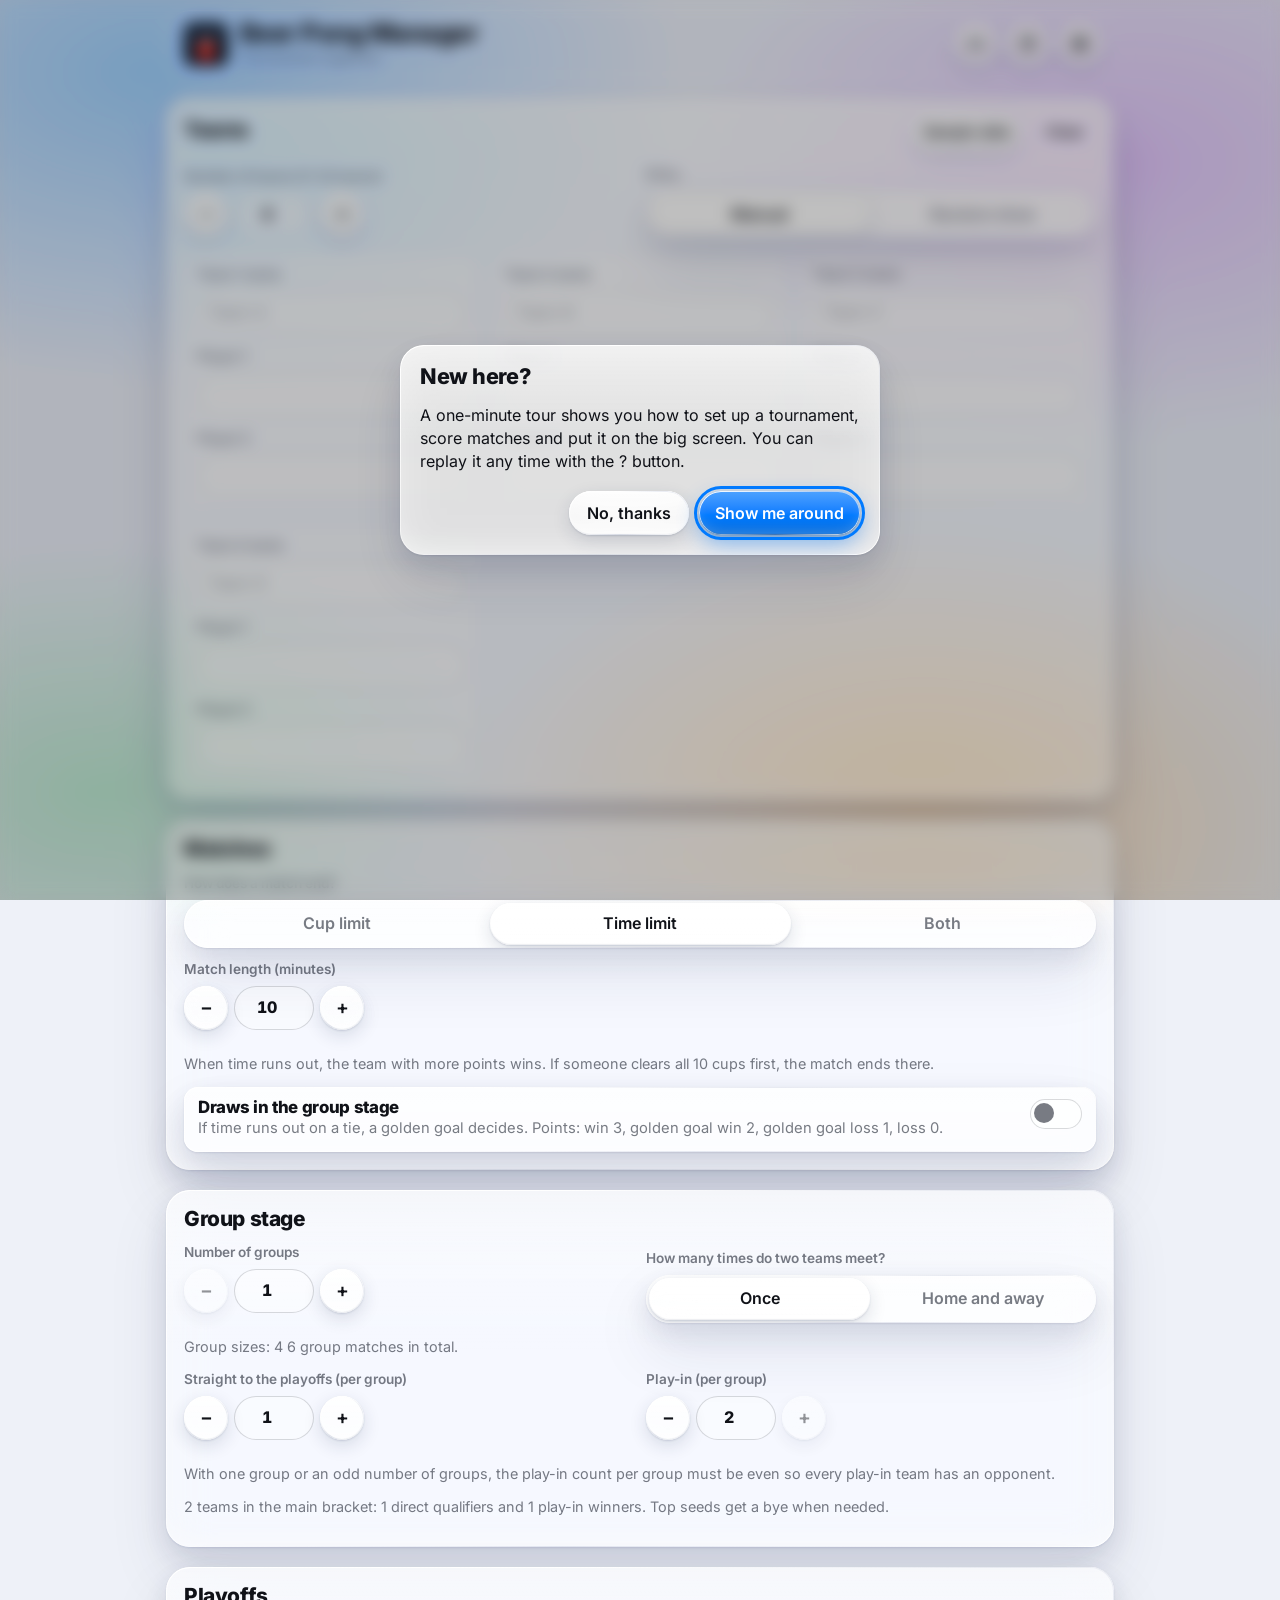
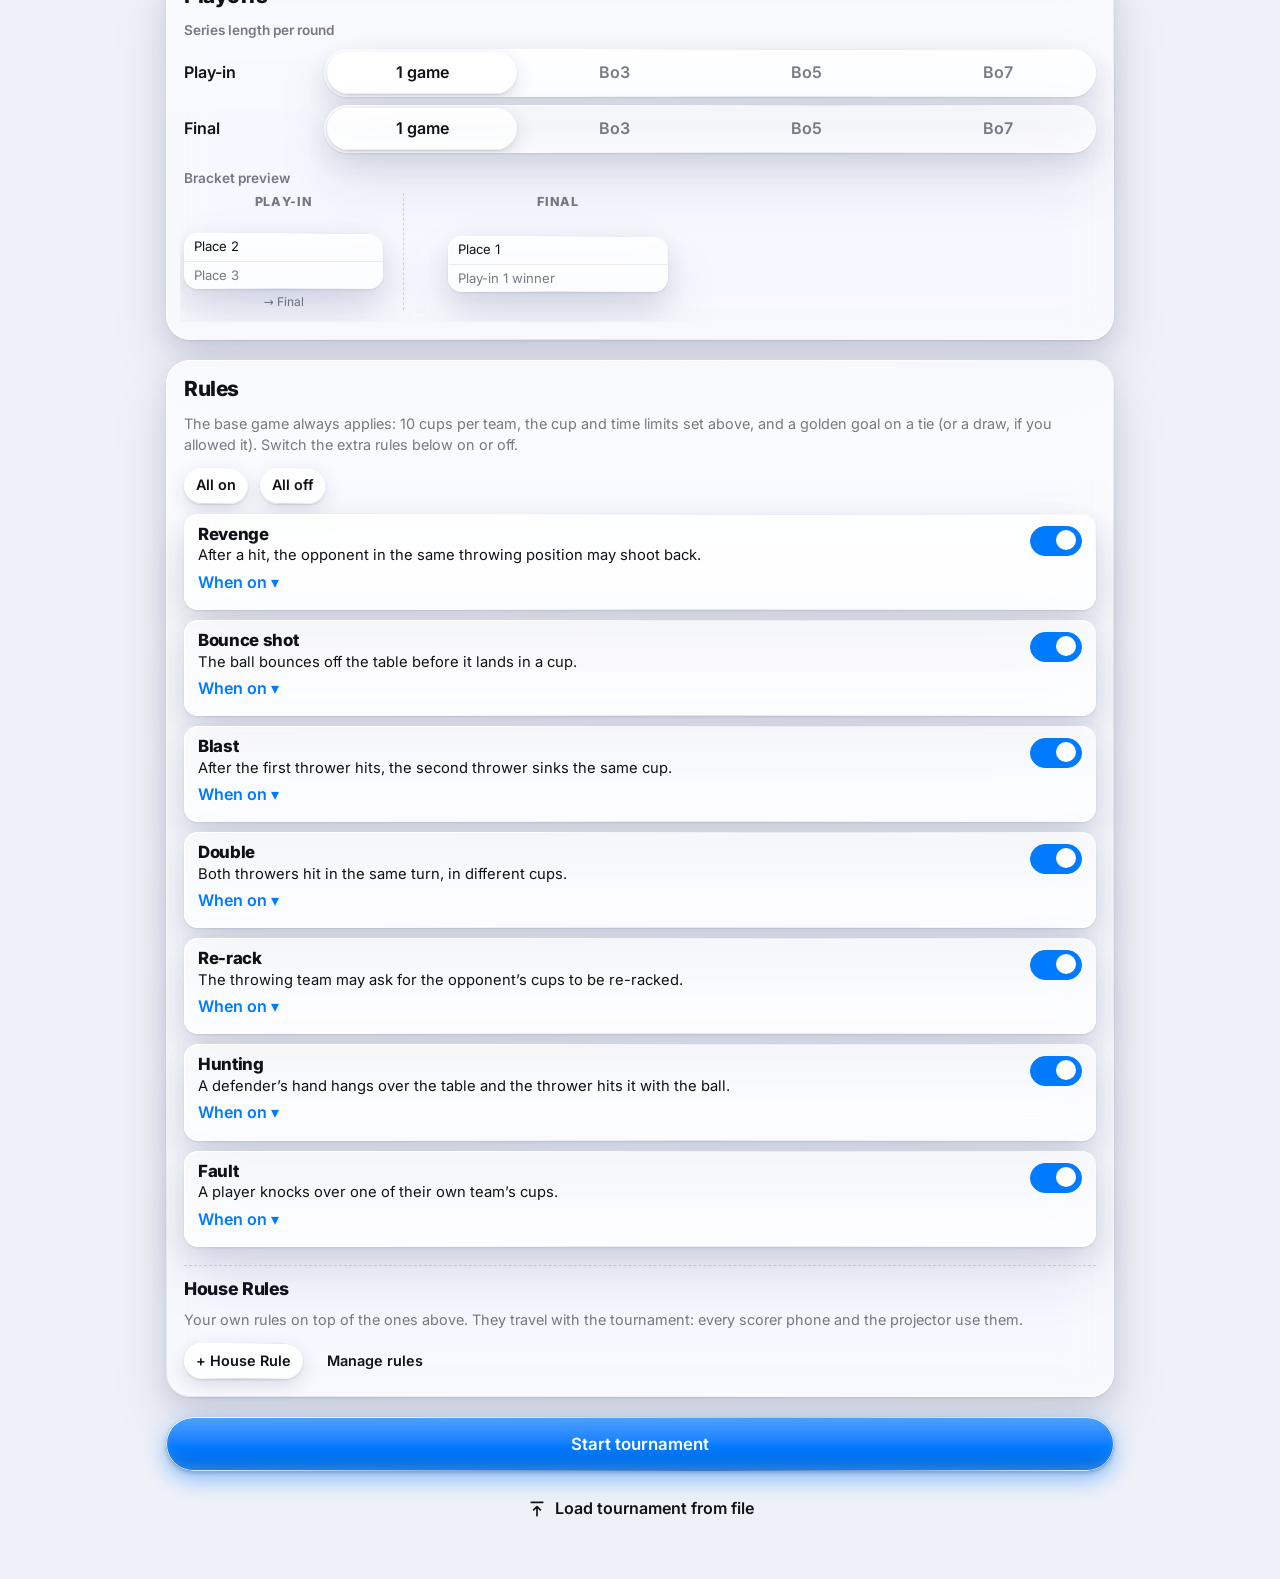
==== index.html @ 52cf6c38 "Web app from c430428" ====
<!doctype html>
<html lang="hu">
  <head>
    <meta charset="UTF-8" />
    <meta name="viewport" content="width=device-width, initial-scale=1.0, viewport-fit=cover" />
    <title>Beer Pong Manager</title>
    <meta name="description" content="Beer pong tournament organizer: live match scoring, standings, playoffs and an awards gala." />
    <meta name="theme-color" content="#090b12" />
    <link rel="icon" type="image/png" href="icons/favicon-64.png" />
    <link rel="apple-touch-icon" href="icons/apple-touch-icon.png" />
    <script type="module" crossorigin src="./assets/index-BN5lCh72.js"></script>
    <link rel="stylesheet" crossorigin href="./assets/index-DTLEhvzO.css">
  <link rel="manifest" href="./manifest.webmanifest"></head>
  <body>
    <div id="root"></div>
  </body>
</html>
---- assets/index-DTLEhvzO.css ----
@font-face{font-family:Caveat;font-style:normal;font-display:swap;font-weight:700;src:url(./caveat-latin-700-normal-CQZB3o8M.woff2) format("woff2"),url(./caveat-latin-700-normal-hw3CreLM.woff) format("woff")}@font-face{font-family:Caveat;font-style:normal;font-display:swap;font-weight:700;src:url(./caveat-latin-ext-700-normal-CMKq6Z0r.woff2) format("woff2"),url(./caveat-latin-ext-700-normal-CsVVTREE.woff) format("woff")}@font-face{font-family:Oswald;font-style:normal;font-display:swap;font-weight:600;src:url(./oswald-latin-600-normal-BngA6tR6.woff2) format("woff2"),url(./oswald-latin-600-normal-BdjNFnxE.woff) format("woff")}@font-face{font-family:Oswald;font-style:normal;font-display:swap;font-weight:600;src:url(./oswald-latin-ext-600-normal-cQLafboJ.woff2) format("woff2"),url(./oswald-latin-ext-600-normal-CQ-mVjAx.woff) format("woff")}@font-face{font-family:"Source Sans 3";font-style:normal;font-display:swap;font-weight:400;src:url(./source-sans-3-latin-400-normal-D-qvVDfm.woff2) format("woff2"),url(./source-sans-3-latin-400-normal-BUqGJvNN.woff) format("woff")}@font-face{font-family:"Source Sans 3";font-style:normal;font-display:swap;font-weight:400;src:url(./source-sans-3-latin-ext-400-normal-Du_YCBpw.woff2) format("woff2"),url(./source-sans-3-latin-ext-400-normal-vuoMEyDZ.woff) format("woff")}@font-face{font-family:"Source Sans 3";font-style:normal;font-display:swap;font-weight:700;src:url(./source-sans-3-latin-700-normal--BUlHaoU.woff2) format("woff2"),url(./source-sans-3-latin-700-normal-CQb81nKJ.woff) format("woff")}@font-face{font-family:"Source Sans 3";font-style:normal;font-display:swap;font-weight:700;src:url(./source-sans-3-latin-ext-700-normal-BsQcqYVA.woff2) format("woff2"),url(./source-sans-3-latin-ext-700-normal-CEDpVZoB.woff) format("woff")}@font-face{font-family:Inter;font-style:normal;font-display:swap;font-weight:400;src:url(./inter-latin-400-normal-BOOGhInR.woff2) format("woff2"),url(./inter-latin-400-normal-gitzw0hO.woff) format("woff")}@font-face{font-family:Inter;font-style:normal;font-display:swap;font-weight:400;src:url(./inter-latin-ext-400-normal-hnt3BR84.woff2) format("woff2"),url(./inter-latin-ext-400-normal-C1t-h-pH.woff) format("woff")}@font-face{font-family:Inter;font-style:normal;font-display:swap;font-weight:600;src:url(./inter-latin-600-normal-D273HNI0.woff2) format("woff2"),url(./inter-latin-600-normal-B5cFAncS.woff) format("woff")}@font-face{font-family:Inter;font-style:normal;font-display:swap;font-weight:600;src:url(./inter-latin-ext-600-normal-BnYJhD27.woff2) format("woff2"),url(./inter-latin-ext-600-normal-CAF0vJDd.woff) format("woff")}@font-face{font-family:Inter;font-style:normal;font-display:swap;font-weight:800;src:url(./inter-latin-800-normal-qNthNgub.woff2) format("woff2"),url(./inter-latin-800-normal-DDBFRMkW.woff) format("woff")}@font-face{font-family:Inter;font-style:normal;font-display:swap;font-weight:800;src:url(./inter-latin-ext-800-normal-DhAspwKZ.woff2) format("woff2"),url(./inter-latin-ext-800-normal-B4NYOez9.woff) format("woff")}@font-face{font-family:Anton;font-style:normal;font-display:swap;font-weight:400;src:url(./anton-latin-400-normal-CgrieXVz.woff2) format("woff2"),url(./anton-latin-400-normal-B3yWuKjA.woff) format("woff")}@font-face{font-family:Anton;font-style:normal;font-display:swap;font-weight:400;src:url(./anton-latin-ext-400-normal-C4DWxNwG.woff2) format("woff2"),url(./anton-latin-ext-400-normal-BGzEkNa2.woff) format("woff")}@font-face{font-family:Archivo;font-style:normal;font-display:swap;font-weight:400;src:url(./archivo-latin-400-normal-Bq1okebX.woff2) format("woff2"),url(./archivo-latin-400-normal-Cu5D9R-u.woff) format("woff")}@font-face{font-family:Archivo;font-style:normal;font-display:swap;font-weight:400;src:url(./archivo-latin-ext-400-normal-CrL9qeB-.woff2) format("woff2"),url(./archivo-latin-ext-400-normal-DaZLa428.woff) format("woff")}@font-face{font-family:Archivo;font-style:normal;font-display:swap;font-weight:700;src:url(./archivo-latin-700-normal-BvQHTehp.woff2) format("woff2"),url(./archivo-latin-700-normal-BHohDsLw.woff) format("woff")}@font-face{font-family:Archivo;font-style:normal;font-display:swap;font-weight:700;src:url(./archivo-latin-ext-700-normal-ByirIPFe.woff2) format("woff2"),url(./archivo-latin-ext-700-normal-C5i7Nrhe.woff) format("woff")}[data-skin]{--radius: 10px;--radius-sm: 6px;--bw: 1px;--shadow: none;--display-case: none;--display-tracking: 0;--display-weight: 700;--display-scale: 1;--num-weight: 700;--bg-image: none;--danger: #c2410c;--ok: #15803d;font-family:var(--f-body);color:var(--text)}[data-skin=pub]{--f-display: "Caveat", "Comic Sans MS", cursive;--f-body: "Source Sans 3", system-ui, sans-serif;--f-num: "Oswald", "Arial Narrow", sans-serif;--display-scale: 1.35;--num-weight: 600;--radius: 8px;--radius-sm: 5px;--bw: 2px}[data-skin=pub][data-mode=dark]{--bg: #1f2b25;--bg-image: radial-gradient(ellipse at 30% 0%, rgba(255, 255, 255, .05), transparent 60%), radial-gradient(ellipse at 80% 100%, rgba(0, 0, 0, .25), transparent 55%);--surface: #283730;--surface-2: #22302a;--text: #f1ebdd;--muted: #b3b8a6;--line: rgba(241, 235, 221, .16);--line-strong: rgba(241, 235, 221, .42);--accent: #e9a540;--on-accent: #1d1810;--home: #d8574a;--away: #7aa8d6;--cup-rim: #f1ebdd;--danger: #f08a5d;--ok: #8fcf8f}[data-skin=pub][data-mode=light]{--bg: #ece2cc;--bg-image: radial-gradient(ellipse at 20% 0%, rgba(255, 255, 255, .55), transparent 60%);--surface: #fbf6ea;--surface-2: #f2e9d5;--text: #2b2118;--muted: #6e604f;--line: rgba(43, 33, 24, .14);--line-strong: rgba(43, 33, 24, .45);--accent: #c47c16;--on-accent: #fffaf0;--home: #b23a2e;--away: #2f5d8a;--cup-rim: #fffaf0;--danger: #b4441f;--ok: #3d7a34}[data-skin=sport]{--f-display: "Inter", system-ui, sans-serif;--f-body: "Inter", system-ui, sans-serif;--f-num: "Inter", system-ui, sans-serif;--display-weight: 800;--display-tracking: -.02em;--num-weight: 800;--radius: 14px;--radius-sm: 9px}[data-skin=sport][data-mode=light]{--bg: #f3f4f6;--surface: #ffffff;--surface-2: #f3f4f6;--text: #0f172a;--muted: #64748b;--line: #e2e8f0;--line-strong: #cbd5e1;--accent: #1d4ed8;--on-accent: #ffffff;--home: #e11d48;--away: #0369a1;--cup-rim: #ffffff}[data-skin=sport][data-mode=dark]{--bg: #0b0f16;--surface: #141a24;--surface-2: #0f141c;--text: #e7eaf0;--muted: #8c96a8;--line: #222b3a;--line-strong: #364152;--accent: #60a5fa;--on-accent: #08111f;--home: #fb7185;--away: #38bdf8;--cup-rim: #e7eaf0;--danger: #fb923c;--ok: #4ade80}[data-skin=poster]{--f-display: "Anton", "Impact", sans-serif;--f-body: "Archivo", system-ui, sans-serif;--f-num: "Anton", "Impact", sans-serif;--display-case: uppercase;--display-tracking: .02em;--display-weight: 400;--num-weight: 400;--radius: 0;--radius-sm: 0;--bw: 3px}[data-skin=poster][data-mode=light]{--bg: #efe3c8;--surface: #fbf3e1;--surface-2: #efe3c8;--text: #161412;--muted: #5a5248;--line: #161412;--line-strong: #161412;--accent: #d7261e;--on-accent: #fbf3e1;--home: #d7261e;--away: #161412;--cup-rim: #fbf3e1;--shadow: 5px 5px 0 #161412;--danger: #d7261e;--ok: #161412}[data-skin=poster][data-mode=dark]{--bg: #151311;--surface: #1f1c19;--surface-2: #151311;--text: #f1e5c9;--muted: #b9ab92;--line: #f1e5c9;--line-strong: #f1e5c9;--accent: #ef3b2d;--on-accent: #151311;--home: #ef3b2d;--away: #f1e5c9;--cup-rim: #151311;--shadow: 5px 5px 0 #ef3b2d;--danger: #ef3b2d;--ok: #f1e5c9}[data-skin=glass]{--f-display: -apple-system, BlinkMacSystemFont, "SF Pro Display", "Segoe UI Variable Display", "Segoe UI", "Inter", system-ui, sans-serif;--f-body: -apple-system, BlinkMacSystemFont, "SF Pro Text", "Segoe UI Variable Text", "Segoe UI", "Inter", system-ui, sans-serif;--f-num: -apple-system, BlinkMacSystemFont, "SF Pro Rounded", "SF Pro Display", "Segoe UI Variable Display", "Segoe UI", "Inter", system-ui, sans-serif;--display-weight: 700;--display-tracking: -.02em;--num-weight: 700;--radius: 24px;--radius-sm: 14px;--bw: 1px;--glass-filter: blur(22px) saturate(180%)}[data-skin=glass][data-mode=dark]{--bg: #090b12;--bg-image: radial-gradient(60% 50% at 12% 8%, rgba(10, 132, 255, .55), transparent 70%), radial-gradient(50% 45% at 88% 18%, rgba(191, 90, 242, .45), transparent 70%), radial-gradient(55% 50% at 72% 92%, rgba(255, 159, 10, .32), transparent 70%), radial-gradient(45% 40% at 8% 88%, rgba(48, 209, 88, .26), transparent 70%);--surface: rgba(255, 255, 255, .09);--surface-2: rgba(255, 255, 255, .05);--glass: rgba(28, 30, 40, .42);--glass-strong: rgba(28, 30, 40, .62);--glass-edge: linear-gradient(140deg, rgba(255, 255, 255, .6), rgba(255, 255, 255, .14) 28%, rgba(255, 255, 255, .04) 55%, rgba(255, 255, 255, .3));--glass-sheen: linear-gradient(180deg, rgba(255, 255, 255, .09), rgba(255, 255, 255, 0) 42%);--glass-rim: inset 0 1px 0 rgba(255, 255, 255, .22), inset 0 -18px 30px -24px rgba(255, 255, 255, .16);--glass-shadow: 0 1px 2px rgba(0, 0, 0, .3), 0 10px 28px rgba(0, 0, 0, .32), 0 28px 64px rgba(0, 0, 0, .22);--btn-fill: linear-gradient(180deg, rgba(255, 255, 255, .2), rgba(255, 255, 255, .07) 55%, rgba(255, 255, 255, .1));--btn-shadow: inset 0 1px 0 rgba(255, 255, 255, .4), inset 0 -1px 1px rgba(0, 0, 0, .3), inset 0 -10px 16px -10px rgba(255, 255, 255, .2), 0 2px 4px rgba(0, 0, 0, .3), 0 8px 20px rgba(0, 0, 0, .28);--text: #f5f7fb;--muted: rgba(235, 240, 255, .64);--line: rgba(255, 255, 255, .12);--line-strong: rgba(255, 255, 255, .24);--accent: #0a84ff;--on-accent: #ffffff;--home: #ff453a;--away: #64d2ff;--cup-rim: rgba(255, 255, 255, .9);--danger: #ff9f0a;--ok: #30d158;--gold: #ffd60a}[data-skin=glass][data-mode=light]{--bg: #eef1f8;--bg-image: radial-gradient(60% 50% at 12% 8%, rgba(0, 122, 255, .28), transparent 70%), radial-gradient(50% 45% at 88% 18%, rgba(175, 82, 222, .24), transparent 70%), radial-gradient(55% 50% at 72% 92%, rgba(255, 149, 0, .22), transparent 70%), radial-gradient(45% 40% at 8% 88%, rgba(52, 199, 89, .2), transparent 70%);--surface: rgba(255, 255, 255, .58);--surface-2: rgba(255, 255, 255, .4);--glass: rgba(255, 255, 255, .5);--glass-strong: rgba(255, 255, 255, .72);--glass-edge: linear-gradient(140deg, rgba(255, 255, 255, 1), rgba(255, 255, 255, .55) 30%, rgba(160, 170, 200, .25) 60%, rgba(255, 255, 255, .9));--glass-sheen: linear-gradient(180deg, rgba(255, 255, 255, .45), rgba(255, 255, 255, 0) 45%);--glass-rim: inset 0 1px 0 rgba(255, 255, 255, .95), inset 0 -18px 30px -24px rgba(255, 255, 255, .7);--glass-shadow: 0 1px 2px rgba(30, 40, 80, .1), 0 10px 28px rgba(30, 40, 80, .12), 0 28px 60px rgba(30, 40, 80, .1);--btn-fill: linear-gradient(180deg, rgba(255, 255, 255, .95), rgba(255, 255, 255, .62) 60%, rgba(255, 255, 255, .75));--btn-shadow: inset 0 1px 0 #ffffff, inset 0 -1px 1px rgba(30, 40, 80, .08), inset 0 -10px 16px -10px rgba(255, 255, 255, .9), 0 1px 2px rgba(30, 40, 80, .14), 0 6px 18px rgba(30, 40, 80, .14);--text: #101218;--muted: rgba(30, 35, 48, .6);--line: rgba(20, 25, 40, .08);--line-strong: rgba(20, 25, 40, .16);--accent: #007aff;--on-accent: #ffffff;--home: #ff3b30;--away: #32ade6;--cup-rim: #ffffff;--danger: #ff9500;--ok: #34c759;--gold: #b8860b}*,*:before,*:after{box-sizing:border-box}html,body{margin:0;min-height:100%}body{background:var(--bg);background-image:var(--bg-image);background-attachment:fixed;font-size:16px;line-height:1.45;-webkit-font-smoothing:antialiased}button,input,select{font:inherit;color:inherit}:focus-visible{outline:3px solid var(--accent);outline-offset:2px}.display{font-family:var(--f-display);font-weight:var(--display-weight);text-transform:var(--display-case);letter-spacing:var(--display-tracking);line-height:1.05}.num{font-family:var(--f-num);font-weight:var(--num-weight);font-variant-numeric:tabular-nums}.muted{color:var(--muted)}.app{max-width:980px;margin:0 auto;padding:0 16px 48px}.topbar{display:flex;align-items:center;gap:12px;padding:18px 0 14px;border-bottom:var(--bw) solid var(--line-strong);margin-bottom:20px}.brand{flex:1;min-width:0;display:flex;align-items:center;gap:12px}.brand-mark{flex:none;width:44px;height:44px;display:block}.brand-text{min-width:0}.brand-title{margin:0;font-size:calc(1.6rem * var(--display-scale))}.brand-sub{margin:2px 0 0;font-size:.85rem;color:var(--muted)}.topbar-actions{display:flex;gap:8px;flex-wrap:wrap;justify-content:flex-end}.btn{display:inline-flex;align-items:center;justify-content:center;gap:8px;min-height:44px;padding:0 16px;border-radius:var(--radius-sm);border:var(--bw) solid var(--line-strong);background:var(--surface);color:var(--text);font-weight:600;cursor:pointer;text-decoration:none;white-space:nowrap;transition:transform .08s}.btn:hover:not(:disabled){border-color:var(--accent)}.btn:active:not(:disabled){transform:translateY(1px)}.btn:disabled{opacity:.45;cursor:not-allowed}.btn-primary{background:var(--accent);border-color:var(--accent);color:var(--on-accent)}.btn-primary:hover:not(:disabled){filter:brightness(1.06)}.btn-danger{border-color:var(--danger);color:var(--danger)}.btn-ghost{background:transparent;border-color:transparent}.btn-ghost:hover:not(:disabled){border-color:var(--line-strong)}.btn-sm{min-height:36px;padding:0 12px;font-size:.9rem}.btn-lg{min-height:54px;font-size:1.05rem;padding:0 22px}.btn-block{width:100%}.btn.is-on{background:var(--accent);border-color:var(--accent);color:var(--on-accent)}.icon-btn{width:44px;padding:0}.icon{width:20px;height:20px;flex:none}[data-skin=poster] .btn{text-transform:uppercase;letter-spacing:.03em;font-weight:700}[data-skin=poster] .btn-primary{box-shadow:3px 3px 0 var(--text)}.seg{display:flex;gap:0;border:var(--bw) solid var(--line-strong);border-radius:var(--radius-sm);overflow:hidden;background:var(--surface-2)}.seg button{flex:1;min-height:42px;padding:0 12px;border:none;background:transparent;cursor:pointer;font-weight:600;color:var(--muted)}.seg button+button{border-left:var(--bw) solid var(--line)}.seg button[aria-pressed=true]{background:var(--accent);color:var(--on-accent)}.card{background:var(--surface);border:var(--bw) solid var(--line);border-radius:var(--radius);box-shadow:var(--shadow);padding:18px;margin-bottom:20px}[data-skin=poster] .card{border-color:var(--line-strong)}.card-head{display:flex;align-items:baseline;justify-content:space-between;gap:12px;margin-bottom:14px}.card-title{margin:0;font-size:calc(1.3rem * var(--display-scale))}.card-note{font-size:.85rem;color:var(--muted);margin:12px 0 0}.field{display:flex;flex-direction:column;gap:6px;margin-bottom:12px}.field-label{font-size:.85rem;font-weight:600;color:var(--muted)}.input{min-height:44px;padding:0 12px;border-radius:var(--radius-sm);border:var(--bw) solid var(--line-strong);background:var(--surface-2);color:var(--text);width:100%}.input::placeholder{color:var(--muted);opacity:.7}.teams-grid{display:grid;grid-template-columns:repeat(auto-fit,minmax(220px,1fr));gap:12px;margin-top:14px}.team-box{border:var(--bw) solid var(--line);border-radius:var(--radius-sm);padding:12px;background:var(--surface-2)}.team-box .field:last-child{margin-bottom:0}.row{display:flex;gap:12px;flex-wrap:wrap;align-items:center}.row>.grow{flex:1;min-width:180px}.hint{font-size:.9rem;color:var(--muted);margin:12px 0}.rule-list{display:grid;gap:10px}.rule{border:var(--bw) solid var(--line);border-radius:var(--radius-sm);padding:12px 14px;background:var(--surface-2)}.rule.is-on{border-color:var(--accent)}.rule-top{display:flex;align-items:flex-start;gap:12px}.rule-text{flex:1;min-width:0}.rule-name{margin:0;font-size:calc(1.05rem * var(--display-scale))}.rule-desc{margin:2px 0 0;font-size:.92rem}.rule-effect{margin:10px 0 0;padding-top:10px;border-top:1px dashed var(--line-strong);font-size:.88rem;color:var(--muted)}.rule-effect strong{color:var(--text)}.switch{position:relative;width:52px;height:30px;flex:none;border-radius:999px;border:var(--bw) solid var(--line-strong);background:var(--surface);cursor:pointer;padding:0}.switch:after{content:"";position:absolute;top:3px;left:3px;width:20px;height:20px;border-radius:50%;background:var(--muted);transition:transform .15s,background-color .15s}.switch[aria-checked=true]{background:var(--accent);border-color:var(--accent)}.switch[aria-checked=true]:after{transform:translate(22px);background:var(--on-accent)}[data-skin=poster] .switch,[data-skin=poster] .switch:after{border-radius:0}.link-btn{background:none;border:none;color:var(--accent);font-weight:600;cursor:pointer;padding:4px 0}.chips{display:flex;flex-wrap:wrap;gap:6px}.chip{display:inline-flex;align-items:center;padding:3px 10px;border-radius:999px;border:1px solid var(--line-strong);font-size:.82rem;background:var(--surface-2)}[data-skin=poster] .chip{border-radius:0;text-transform:uppercase;font-weight:700;letter-spacing:.03em}.table-wrap{overflow-x:auto;margin:0 -4px}.table{width:100%;border-collapse:collapse;min-width:520px}.table th,.table td{padding:10px 8px;text-align:center;border-bottom:1px solid var(--line)}.table th{font-size:.78rem;font-weight:700;color:var(--muted);text-transform:uppercase;letter-spacing:.04em}.table td.team-cell,.table th.team-cell{text-align:left}.table .rank{display:inline-block;width:1.6em;color:var(--muted)}.table .pts{font-size:1.15rem}.table tr.is-final td{background:color-mix(in srgb,var(--accent) 12%,transparent)}.status-tag{margin-left:8px;font-size:.72rem;font-weight:700;text-transform:uppercase;letter-spacing:.05em;color:var(--muted)}.status-tag.final{color:var(--accent)}.match{display:grid;grid-template-columns:90px 1fr auto;align-items:center;gap:12px;padding:12px 0;border-bottom:1px solid var(--line)}.match:last-child{border-bottom:none}.match-label{font-size:.85rem;font-weight:700;color:var(--muted)}.match-line{display:flex;align-items:center;gap:10px;min-width:0}.match-team{flex:1;min-width:0;overflow:hidden;text-overflow:ellipsis;white-space:nowrap;font-weight:600}.match-team.home{text-align:right}.match-team.is-winner{color:var(--accent)}.match-score{min-width:64px;text-align:center;font-size:1.3rem}.match-score .gg{display:block;font-family:var(--f-body);font-size:.65rem;font-weight:700;text-transform:uppercase;color:var(--muted);letter-spacing:.05em}.match-actions{display:flex;gap:6px;justify-content:flex-end;flex-wrap:wrap}.badge{display:inline-flex;align-items:center;min-height:36px;padding:0 10px;font-size:.82rem;font-weight:700;border-radius:var(--radius-sm);border:1px dashed var(--accent);color:var(--accent)}.player-names{display:block;font-size:.78rem;font-weight:400;color:var(--muted);overflow:hidden;text-overflow:ellipsis}@media (max-width: 640px){.match{grid-template-columns:1fr;gap:8px}.match-actions{justify-content:stretch}.match-actions .btn{flex:1}}.playoff-grid{display:grid;grid-template-columns:1fr 1fr;gap:14px}@media (max-width: 720px){.playoff-grid{grid-template-columns:1fr}}.playoff{border:var(--bw) solid var(--line);border-radius:var(--radius-sm);padding:14px;background:var(--surface-2)}.playoff-title{margin:0;font-size:calc(1.1rem * var(--display-scale))}.playoff-sub{margin:2px 0 10px;font-size:.82rem;color:var(--muted)}.playoff .match{grid-template-columns:1fr;border-bottom:none;padding:0}.playoff .match-label{display:none}.champion{margin-top:14px;padding-top:12px;border-top:1px dashed var(--line-strong);display:flex;align-items:center;justify-content:space-between;gap:10px;flex-wrap:wrap}.champion-name{font-size:calc(1.25rem * var(--display-scale))}.stats-grid{display:grid;grid-template-columns:repeat(auto-fit,minmax(260px,1fr));gap:14px}.stat-block h3{margin:0 0 8px;font-size:calc(1.05rem * var(--display-scale))}.stat-row{display:flex;align-items:center;gap:10px;padding:7px 0;border-bottom:1px solid var(--line)}.stat-row:last-child{border-bottom:none}.stat-rank{width:1.4em;color:var(--muted);font-size:.85rem}.stat-name{flex:1;min-width:0;font-weight:600;overflow:hidden;text-overflow:ellipsis;white-space:nowrap}.stat-team{font-weight:400;color:var(--muted);font-size:.82em;margin-left:6px}.stat-value{font-size:1.05rem}.io-bar{display:flex;gap:10px;flex-wrap:wrap;justify-content:center;margin-top:8px}.backdrop{position:fixed;top:0;right:0;bottom:0;left:0;z-index:100;display:flex;align-items:center;justify-content:center;padding:16px;background:color-mix(in srgb,var(--bg) 70%,black 30%);background:#0000008c}.modal{width:100%;max-width:480px;max-height:calc(100vh - 32px);overflow-y:auto;background:var(--surface);color:var(--text);border:var(--bw) solid var(--line-strong);border-radius:var(--radius);box-shadow:var(--shadow),0 20px 50px #0000004d;padding:20px}.modal-wide{max-width:760px}.modal-title{margin:0 0 14px;font-size:calc(1.35rem * var(--display-scale))}.modal-body{white-space:pre-line}.modal-actions{display:flex;flex-wrap:wrap;gap:10px;justify-content:flex-end;margin-top:18px}@media (max-width: 520px){.modal-actions .btn{flex:1 1 auto}}.modal-actions .btn{min-width:120px}.settings-group{margin-bottom:18px}.skin-cards{display:grid;grid-template-columns:repeat(3,1fr);gap:10px}@media (max-width: 480px){.skin-cards{grid-template-columns:1fr}}.skin-card{text-align:left;padding:0;border:var(--bw) solid var(--line-strong);border-radius:var(--radius-sm);overflow:hidden;cursor:pointer;background:none}.skin-card[aria-pressed=true]{outline:3px solid var(--accent);outline-offset:2px}.skin-preview{background:var(--bg);background-image:var(--bg-image);padding:12px;min-height:92px}.skin-preview-title{font-size:calc(1.25rem * var(--display-scale));margin:0 0 8px}.skin-preview-swatches{display:flex;gap:6px}.skin-preview-swatches span{width:18px;height:18px;border-radius:50%;border:2px solid var(--cup-rim)}.skin-preview-desc{margin:8px 0 0;font-size:.78rem;color:var(--muted)}.live{position:fixed;top:0;right:0;bottom:0;left:0;z-index:90;overflow-y:auto;background:var(--bg);background-image:var(--bg-image)}.live-inner{max-width:980px;margin:0 auto;padding:12px 16px 24px;display:flex;flex-direction:column;gap:12px;min-height:100%}.live-top{display:flex;justify-content:space-between;align-items:center;gap:8px}.live-stage{min-width:0;font-size:.85rem;font-weight:700;color:var(--muted);text-transform:uppercase;letter-spacing:.06em}.live-tools{display:flex;flex:none;gap:6px}.scorebar{display:grid;grid-template-columns:1fr auto 1fr;align-items:stretch;gap:10px}.team-panel{background:var(--surface);border:var(--bw) solid var(--line);border-radius:var(--radius);padding:10px 12px;display:flex;flex-direction:column;gap:4px;min-width:0;box-shadow:var(--shadow)}.team-panel.away{text-align:right;align-items:flex-end}.team-panel.is-active{border-color:var(--accent);box-shadow:var(--shadow),inset 0 0 0 1px var(--accent)}.team-panel-name{font-size:calc(1.15rem * var(--display-scale));display:flex;align-items:center;gap:8px;max-width:100%}.team-panel.away .team-panel-name{flex-direction:row-reverse}.team-dot{width:12px;height:12px;border-radius:50%;flex:none;border:2px solid var(--cup-rim)}.team-panel-players{font-size:.88rem;color:var(--muted)}.team-panel-players .is-up{color:var(--text);font-weight:700;text-decoration:underline;text-decoration-color:var(--accent);text-decoration-thickness:3px;text-underline-offset:4px}.team-panel .btn{margin-top:6px}.clock{background:var(--surface);border:var(--bw) solid var(--line);border-radius:var(--radius);padding:8px 14px;display:flex;flex-direction:column;align-items:center;justify-content:center;gap:2px;min-width:132px;box-shadow:var(--shadow)}.clock-time{font-size:1.05rem;color:var(--muted)}.clock-time.is-gg{color:var(--accent);font-family:var(--f-body);font-weight:800;text-transform:uppercase;font-size:.85rem;letter-spacing:.06em}.clock-score{font-size:2.6rem;line-height:1}[data-skin=pub] .clock-score{font-size:2.9rem}[data-skin=poster] .clock-score{font-size:3.1rem}.status{padding:10px 14px;border-radius:var(--radius-sm);border:var(--bw) solid var(--line);background:var(--surface-2);font-size:.95rem;text-align:center}.status.is-alert{border-color:var(--accent);background:color-mix(in srgb,var(--accent) 14%,var(--surface-2))}@media (max-width: 640px){.scorebar{grid-template-columns:1fr 1fr}.clock{grid-column:1 / -1;grid-row:1;flex-direction:row;justify-content:center;gap:18px}}.board{display:grid;grid-template-columns:1fr 1fr;gap:8px;padding:18px 10px;border-radius:var(--radius);border:var(--bw) solid var(--line);background:var(--surface-2);position:relative;--cup: clamp(30px, 8.5vw, 54px)}.board:after{content:"";position:absolute;top:12px;bottom:12px;left:50%;border-left:2px dashed var(--line-strong)}.board-side{display:flex;flex-direction:column;align-items:center;gap:10px}.board-side.home{align-items:flex-start}.board-side.away{align-items:flex-end}.board-label{font-size:.8rem;font-weight:700;color:var(--muted)}.rack{position:relative;width:calc(var(--cup) * 3.64);height:calc(var(--cup) * 4)}.cup{position:absolute;width:var(--cup);height:var(--cup);border-radius:50%;border:calc(var(--cup) * .11) solid var(--cup-rim);background:var(--team);padding:0;cursor:pointer;transition:transform .1s,opacity .15s;box-shadow:0 2px #00000040}[data-skin=poster] .cup{border-color:var(--text);border-width:3px;box-shadow:inset 0 0 0 calc(var(--cup) * .08) var(--cup-rim),2px 2px 0 var(--text)}[data-skin=poster][data-mode=dark] .cup{border-color:var(--line-strong);box-shadow:inset 0 0 0 calc(var(--cup) * .08) var(--surface),2px 2px 0 var(--accent)}[data-skin=pub] .cup{background:radial-gradient(circle at 50% 50%,color-mix(in srgb,var(--team) 80%,black 20%) 0 45%,var(--team) 46%)}.cup:hover:not(:disabled){transform:scale(1.06)}.cup:disabled{cursor:default}.cup.is-gone{background:transparent;border:2px dashed var(--line-strong);box-shadow:none}.cup.is-dim{opacity:.4}.cup.is-target{outline:3px solid var(--accent);outline-offset:2px}.cup.is-picked{outline:3px solid var(--accent);outline-offset:2px;opacity:.55}.cup.is-slot{background:transparent;border:2px dashed var(--accent);box-shadow:none;opacity:.7}.cup.is-placed{outline:3px solid var(--accent);outline-offset:2px}.actions{display:flex;flex-wrap:wrap;gap:10px;justify-content:center}.actions .btn{flex:1 1 140px;max-width:240px}.actions-more{display:flex;flex-wrap:wrap;gap:8px;justify-content:center;padding-top:10px;border-top:1px dashed var(--line-strong)}.live-dock{display:none}.live-bottom{margin-top:auto;display:flex;justify-content:space-between;gap:10px}.pause-layer{position:fixed;top:0;right:0;bottom:0;left:0;z-index:95;display:flex;align-items:center;justify-content:center;background:#0000008c;padding:16px}.report-score{display:grid;grid-template-columns:1fr auto 1fr;gap:12px;align-items:center;padding:12px;border:var(--bw) solid var(--line);border-radius:var(--radius-sm);background:var(--surface-2)}.report-team{font-weight:700}.report-team.away{text-align:right}.report-team.is-winner{color:var(--accent)}.report-nums{font-size:2.2rem}.report-gg{text-align:center;margin:8px 0 0;font-weight:700;color:var(--accent);font-size:.85rem}.tabs{margin:16px 0 12px}.report-grid{display:grid;grid-template-columns:1fr 1fr;gap:12px}@media (max-width: 560px){.report-grid{grid-template-columns:1fr}}.report-col h4{margin:0 0 6px;font-size:calc(1rem * var(--display-scale))}.kv{display:flex;justify-content:space-between;gap:10px;padding:6px 0;border-bottom:1px solid var(--line);font-size:.92rem}.kv:last-child{border-bottom:none}.kv .num{font-size:1rem}.player-card{border:1px solid var(--line);border-radius:var(--radius-sm);padding:8px 12px;margin-bottom:10px;background:var(--surface-2)}.player-card-name{font-weight:700;margin-bottom:4px}.gg-flag{font-size:.8rem;font-weight:700;color:var(--accent);margin-bottom:4px}.mvp{margin-top:16px;padding:12px 14px;border-radius:var(--radius-sm);background:var(--accent);color:var(--on-accent);display:flex;justify-content:space-between;gap:10px;font-weight:700}.gala{position:fixed;top:0;right:0;bottom:0;left:0;z-index:120;background:var(--bg);background-image:var(--bg-image);display:flex;flex-direction:column;align-items:center;justify-content:center;padding:20px 16px;gap:18px}.gala-card{width:100%;max-width:35rem;min-height:22.5rem;min-width:0;background:var(--surface);border:var(--bw) solid var(--line-strong);border-radius:var(--radius);box-shadow:var(--shadow);padding:28px 22px;text-align:center;display:flex;flex-direction:column;justify-content:center;gap:10px;animation:gala-in .35s ease-out}@keyframes gala-in{0%{opacity:0;transform:translateY(8px)}to{opacity:1;transform:none}}.gala-kicker{font-size:.8rem;font-weight:700;text-transform:uppercase;letter-spacing:.08em;color:var(--muted)}.gala-title{margin:0;font-size:calc(1.6rem * var(--display-scale));color:var(--accent)}.gala-name{font-size:calc(2rem * var(--display-scale));margin:6px 0 0}.gala-names{list-style:none;margin:8px 0 0;padding:0;display:grid;grid-template-columns:repeat(auto-fit,minmax(min(100%,11rem),1fr));gap:6px 14px}.gala-names li{display:flex;flex-direction:column;align-items:center;min-width:0}.gala-names .display{font-size:calc(1.35rem * var(--display-scale));line-height:1.15}.gala-names .muted{font-size:.85rem}.gala-names.is-many .display{font-size:calc(1.1rem * var(--display-scale))}.gala-stat{font-size:1.1rem;font-weight:700}.gala-text{color:var(--muted);font-style:italic;max-width:420px;margin:6px auto 0}.podium{display:grid;grid-template-columns:1fr 1fr 1fr;align-items:end;gap:8px;margin:10px 0}.podium-col{display:flex;flex-direction:column;align-items:center;gap:4px;min-width:0}.podium-name{font-weight:700;max-width:100%;overflow:hidden;text-overflow:ellipsis;white-space:nowrap}.podium-bar{width:100%;border-radius:var(--radius-sm) var(--radius-sm) 0 0;background:var(--surface-2);border:var(--bw) solid var(--line-strong);border-bottom:none;display:flex;align-items:flex-start;justify-content:center;padding-top:6px;font-size:1.5rem}.podium-bar.p1{height:6.9rem;background:var(--accent);color:var(--on-accent);border-color:var(--accent)}.podium-bar.p2{height:5rem}.podium-bar.p3{height:3.6rem}.duo{display:grid;grid-template-columns:1fr 1fr;gap:12px;text-align:center}.duo>div{min-width:0;border:1px solid var(--line);border-radius:var(--radius-sm);padding:12px;background:var(--surface-2)}.duo h3{margin:0 0 6px;font-size:calc(1.05rem * var(--display-scale))}@media (max-width: 480px){.duo{grid-template-columns:1fr}}.gala-nav{display:flex;align-items:center;gap:14px;width:100%;max-width:560px}.gala-dots{flex:1;display:flex;justify-content:center;gap:6px}.gala-dots span{width:9px;height:9px;border-radius:50%;background:var(--line-strong)}.gala-dots span.on{background:var(--accent)}.callout{position:fixed;top:0;right:0;bottom:0;left:0;z-index:200;display:flex;align-items:center;justify-content:center;pointer-events:none}.callout-box{text-align:center;animation:callout 1.6s ease-out forwards}.callout-word{font-size:clamp(2.6rem,11vw,6rem);color:var(--accent);margin:0}.callout-sub{margin:4px 0 0;font-weight:700;font-size:1.1rem}.callout.is-fail .callout-word{color:var(--muted)}[data-skin=sport] .callout-box{background:var(--surface);border:1px solid var(--line);border-radius:20px;padding:18px 32px;box-shadow:0 20px 50px #00000040}[data-skin=sport] .callout-word{font-size:clamp(2rem,8vw,3.6rem)}[data-skin=poster] .callout-box{background:var(--accent);color:var(--on-accent);padding:10px 28px 16px;border:4px solid var(--text);box-shadow:8px 8px 0 var(--text);transform:rotate(-4deg)}[data-skin=poster] .callout-word,[data-skin=poster] .callout.is-fail .callout-word{color:var(--on-accent)}[data-skin=pub] .callout-box{background:var(--surface);border:2px solid var(--line-strong);border-radius:10px;padding:8px 28px 14px;transform:rotate(-2deg)}@keyframes callout{0%{opacity:0;scale:.7}15%{opacity:1;scale:1.04}25%{scale:1}80%{opacity:1}to{opacity:0}}@media (prefers-reduced-motion: reduce){.callout-box,.gala-card{animation-duration:.01s}}.toast{position:fixed;left:50%;bottom:max(16px,env(safe-area-inset-bottom));transform:translate(-50%);z-index:300;display:flex;align-items:center;gap:10px;flex-wrap:wrap;justify-content:center;width:min(92vw,520px);padding:12px 16px;border-radius:var(--radius);background:var(--surface);color:var(--text);border:var(--bw) solid var(--accent);box-shadow:var(--shadow),0 10px 30px #0000004d}.rules-bar{margin-bottom:14px}.tabs-bar{display:flex;gap:4px;overflow-x:auto;border-bottom:var(--bw) solid var(--line-strong);margin-bottom:18px;scrollbar-width:none}.tab{flex:none;min-height:44px;padding:0 16px;border:none;border-bottom:3px solid transparent;margin-bottom:calc(-1 * var(--bw));background:none;color:var(--muted);font-weight:700;cursor:pointer}.tab[aria-selected=true]{color:var(--text);border-bottom-color:var(--accent)}[data-skin=poster] .tab{text-transform:uppercase;letter-spacing:.04em}[data-skin=pub] .tab{font-family:var(--f-display);font-size:1.35rem}.tip{position:relative;display:inline-flex}.chip-btn{cursor:help;color:inherit;font:inherit;font-size:.82rem}.chip-btn[aria-expanded=true]{border-color:var(--accent)}.tip-box{position:absolute;top:calc(100% + 8px);left:0;z-index:60;width:min(340px,80vw);padding:12px 14px;border-radius:var(--radius-sm);border:var(--bw) solid var(--line-strong);background:var(--surface);color:var(--text);box-shadow:var(--shadow),0 12px 30px #00000040;display:flex;flex-direction:column;gap:6px;font-size:.88rem;line-height:1.4;text-transform:none;letter-spacing:0;font-weight:400}.tip-title{font-family:var(--f-display);font-weight:var(--display-weight);text-transform:var(--display-case);font-size:calc(1.05rem * var(--display-scale))}.tip-effect{color:var(--muted);border-top:1px dashed var(--line-strong);padding-top:6px}.stepper{display:flex;gap:6px;align-items:center}.stepper .input{width:80px;text-align:center}.stepper .btn{width:44px;min-height:44px;padding:0;font-size:1.2rem}.form-error{margin:0 0 12px;padding:10px 12px;border-radius:var(--radius-sm);border:var(--bw) solid var(--danger);color:var(--danger);font-weight:600}.series-grid{display:grid;gap:8px;margin-top:8px}.series-row{display:grid;grid-template-columns:130px 1fr;align-items:center;gap:10px;font-weight:600}@media (max-width: 520px){.series-row{grid-template-columns:1fr;gap:4px}}.table tr.st-direct td:first-child{box-shadow:inset 4px 0 0 var(--accent)}.table tr.st-playin td:first-child{box-shadow:inset 4px 0 0 var(--line-strong)}.status-tag.direct{color:var(--accent)}.br-scroll{overflow-x:auto;overflow-y:hidden;margin:0 -4px;padding:4px 4px 12px}.br{position:relative;display:flex;gap:44px;align-items:flex-start;width:max-content;min-width:100%}.br-lines{position:absolute;top:0;right:0;bottom:0;left:0;width:100%;height:100%;pointer-events:none;overflow:visible}.br-lines path{fill:none;stroke:var(--line-strong);stroke-width:2}.br-grid{display:grid;column-gap:44px;row-gap:10px;position:relative;z-index:1}.br-cell{align-self:center}.br-playin{width:220px;flex:none;display:flex;flex-direction:column;gap:14px;position:relative;z-index:1;padding-right:20px;border-right:1px dashed var(--line-strong)}.br-col-head{font-size:.78rem;font-weight:700;text-transform:uppercase;letter-spacing:.05em;color:var(--muted);margin-bottom:8px;text-align:center}.tie{background:var(--surface);border:var(--bw) solid var(--line-strong);border-radius:var(--radius-sm);overflow:hidden;box-shadow:var(--shadow)}.tie.is-done{border-color:var(--line)}.tie.is-bye{opacity:.75;border-style:dashed}.tie-head{font-size:.72rem;font-weight:700;color:var(--muted);padding:4px 10px 0;text-transform:uppercase;letter-spacing:.05em}.tie-line{display:flex;align-items:center;gap:8px;padding:7px 10px;min-height:36px;font-size:.92rem}.tie-line+.tie-line{border-top:1px solid var(--line)}.tie-line.is-winner{font-weight:800}.tie-line.is-winner .tie-score{color:var(--accent)}.tie-line.is-loser{color:var(--muted)}.tie-seed{min-width:1.6rem;flex:none;text-align:right;font-size:.75rem;color:var(--muted)}.tie-name{flex:1;min-width:0;overflow:hidden;text-overflow:ellipsis;white-space:nowrap}.tie-score{min-width:18px;text-align:right;font-size:1.05rem}.tie-foot{display:flex;flex-wrap:wrap;gap:6px;padding:8px 10px;border-top:1px dashed var(--line);background:var(--surface-2)}.tie-foot .btn{flex:1}.tie-preview .tie-line{min-height:28px;padding:4px 10px;font-size:.82rem}.tie-note{font-size:.75rem;color:var(--muted);margin-top:4px;text-align:center}.game-chip{border:1px solid var(--line-strong);background:var(--surface);color:var(--text);border-radius:var(--radius-sm);padding:4px 8px;font-size:.8rem;cursor:pointer}.game-chip:hover{border-color:var(--accent)}.champion{border-top:none;margin:0 0 14px;padding:0 0 12px;border-bottom:1px dashed var(--line-strong)}.merge-row{display:flex;align-items:flex-start;gap:12px;cursor:pointer}.merge-row input{width:20px;height:20px;margin-top:2px;accent-color:var(--accent);flex:none}.merge-row:has(input:disabled){opacity:.55;cursor:default}.merge-section+.merge-section{margin-top:18px}.merge-head{display:flex;flex-wrap:wrap;align-items:center;justify-content:space-between;gap:8px;margin-bottom:8px}.merge-head h3{margin:0;font-size:1.05rem}.merge-bulk{display:flex;flex-wrap:wrap;align-items:center;gap:6px;font-size:.85rem}.merge-list{display:flex;flex-direction:column;gap:6px;max-height:46vh;overflow-y:auto}.merge-item{border:1px solid var(--line);border-radius:var(--radius-sm, 8px);padding:8px 10px;background:var(--surface)}.merge-item.is-conflict{display:flex;flex-wrap:wrap;align-items:center;justify-content:space-between;gap:8px;border-color:var(--accent)}.merge-meta{display:flex;flex-direction:column;min-width:0;font-size:.92rem}.merge-note{font-size:.8rem}.merge-choice button{font-variant-numeric:tabular-nums}.gala-share{margin-top:14px}:root:has(.projector){font-size:clamp(16px,1.45vw,34px)}.projector{height:100vh;overflow:clip;display:grid;grid-template-rows:auto 1fr auto;gap:1.2rem;padding:1.5rem 2rem;background:var(--bg);background-image:var(--bg-image);background-attachment:fixed;color:var(--text)}.projector-empty{place-content:center;text-align:center}.pj-head{display:flex;align-items:flex-end;justify-content:space-between;gap:1rem;flex-wrap:wrap}.pj-brand{font-size:.95rem;opacity:.7}.pj-title{margin:0;font-size:2.4rem;line-height:1.1}.pj-champ{min-width:0;font-size:clamp(1.1rem,4vw,1.6rem);color:var(--gold, var(--accent))}.pj-controls{display:flex;gap:.5rem}.pj-body{min-width:0;min-height:0;cursor:pointer}.pj-fit{height:100%}.pj-fit-inner{transform-origin:top left}.pj-body .card:has(.br-scroll){width:max-content;min-width:100%}.pj-body .br-scroll{overflow:visible}.pj-body .card{margin:0}.pj-body .card-head{display:none}.pj-body .tie-foot .btn,.pj-body .game-chip{pointer-events:none}.pj-body .tie-foot .btn{display:none}.pj-board{display:grid;grid-template-columns:repeat(auto-fit,minmax(min(100%,26rem),1fr));gap:1rem}.pj-match{border:1px solid var(--line);border-radius:var(--radius);background:var(--surface);padding:.9rem 1.1rem}.pj-match.is-live{border-color:var(--accent)}.pj-match-title{font-size:.85rem;margin-bottom:.3rem}.pj-score{display:grid;grid-template-columns:1fr auto 1fr;align-items:center;gap:.8rem;font-size:1.3rem;font-weight:700}.pj-team.away{text-align:right}.pj-nums{font-size:2.4rem;font-variant-numeric:tabular-nums}.pj-live-title{display:flex;flex-wrap:wrap;align-items:center;justify-content:space-between;gap:.3rem .8rem}.pj-match.is-live{padding:.75rem 1rem}.pj-live-grid{--pj-cup: .95rem;display:grid;grid-template-columns:minmax(0,1fr) auto minmax(0,1fr);align-items:center;gap:1rem}.pj-side{display:grid;gap:.4rem;justify-items:start}.pj-side.away{justify-items:end}.pj-side .pj-team{display:flex;align-items:center;gap:.45rem;font-size:1.2rem;font-weight:700}.pj-side.away .pj-team{flex-direction:row-reverse}.pj-side.is-up .pj-team{color:var(--accent)}.pj-rack{position:relative;width:calc(var(--pj-cup) * 3.64);height:calc(var(--pj-cup) * 4)}.pj-cup{position:absolute;width:var(--pj-cup);height:var(--pj-cup);border-radius:50%;border:calc(var(--pj-cup) * .12) solid var(--cup-rim);background:var(--team)}.pj-cup.is-gone{border:1.5px dashed var(--line-strong);background:transparent}.pj-cup.is-just-gone{border:2px solid var(--line-strong);background:transparent;animation:pj-gone 1.8s ease-out}@keyframes pj-gone{0%{background:var(--team);border-color:var(--accent);box-shadow:0 0 color-mix(in srgb,var(--accent) 70%,transparent);transform:scale(1.2)}60%{box-shadow:0 0 0 .6rem color-mix(in srgb,var(--accent) 0%,transparent)}to{transform:scale(1)}}.pj-now{margin-top:.4rem;display:flex;align-items:center;gap:.5rem;font-size:1rem}.pj-last{margin-top:.25rem;display:flex;flex-wrap:wrap;align-items:center;gap:.4rem .6rem;font-size:.95rem;animation:pj-in .4s ease-out}.pj-fx{padding:.1rem .65rem;border-radius:999px;background:var(--accent);color:var(--on-accent);font-size:.8rem;font-weight:800;letter-spacing:.04em;text-transform:uppercase;animation:pj-pop .5s ease-out}.pj-fx.is-fail{background:var(--muted)}@keyframes pj-in{0%{opacity:0;transform:translateY(4px)}}@keyframes pj-pop{0%{transform:scale(.6);opacity:0}60%{transform:scale(1.12);opacity:1}}.pj-match.is-gg{border-color:var(--gold);box-shadow:0 0 0 2px var(--gold),0 0 36px color-mix(in srgb,var(--gold) 40%,transparent)}.pj-match.is-gg .pj-nums{color:var(--gold)}.pj-gg-banner{padding:.15rem .8rem;border:1.5px solid var(--gold);border-radius:999px;color:var(--gold);font-size:1rem;letter-spacing:.05em;text-transform:uppercase;box-shadow:0 0 18px color-mix(in srgb,var(--gold) 35%,transparent)}@media (prefers-reduced-motion: no-preference){.pj-gg-banner{animation:pj-gg 1.4s ease-in-out infinite}}@media (prefers-reduced-motion: reduce){.pj-cup.is-just-gone,.pj-last,.pj-fx{animation:none}}@keyframes pj-gg{50%{opacity:.55;transform:scale(.97)}}.pj-results{grid-template-columns:repeat(auto-fill,minmax(min(100%,19rem),1fr));gap:.8rem}.pj-results .pj-match{padding:.7rem 1rem}.pj-results .pj-score{font-size:1.05rem}.pj-results .pj-nums{font-size:1.9rem}.pj-results .pj-team{color:var(--muted);font-weight:600}.pj-results .pj-team.is-win{color:var(--text);font-weight:800}.pj-tag{margin-left:.5rem;padding:.05rem .5rem;border:1px solid var(--line-strong);border-radius:999px;font-size:.72rem;letter-spacing:.04em;text-transform:uppercase}.pj-tag.is-gg{border-color:var(--gold);color:var(--gold)}.pj-foot{display:flex;align-items:center;justify-content:space-between;gap:1rem;font-size:.85rem}.pj-dots{display:flex;flex-wrap:wrap;gap:.5rem}.pj-dots button{width:.75rem;height:.75rem;padding:0;border:none;border-radius:50%;background:var(--line-strong);cursor:pointer}.pj-dots button.is-on{background:var(--accent)}.qr-box{background:#fff;border-radius:var(--radius-sm);padding:8px;width:min(100%,420px);margin:4px auto 0}.qr-box svg{display:block;width:100%;height:auto;shape-rendering:crispEdges}.qr-video{display:block;width:100%;max-height:50vh;object-fit:cover;border-radius:var(--radius-sm);background:#000}.qr-parts{text-align:center;font-variant-numeric:tabular-nums}.assigner{margin:4px 0 14px}.assign-grid{display:grid;grid-template-columns:repeat(auto-fill,minmax(180px,1fr));gap:10px}.assign-group{border:var(--bw) dashed var(--line-strong);border-radius:var(--radius-sm);padding:10px;background:var(--surface-2);min-height:96px;transition:border-color .12s,background-color .12s}.assign-group.is-over,.assign-group.is-target{border-color:var(--accent);border-style:solid;cursor:pointer}.assign-group.is-over{background:color-mix(in srgb,var(--accent) 12%,var(--surface-2))}.assign-group.is-invalid{border-color:var(--danger)}.assign-head{display:flex;justify-content:space-between;align-items:baseline;gap:8px;margin-bottom:8px;font-size:.85rem}.assign-teams{display:flex;flex-wrap:wrap;gap:6px}.assign-team{border:1px solid var(--line-strong);background:var(--surface);color:var(--text);border-radius:999px;padding:5px 11px;font-size:.85rem;font-weight:600;cursor:grab;touch-action:manipulation}.assign-team:active{cursor:grabbing}.assign-team.is-picked{background:var(--accent);border-color:var(--accent);color:var(--on-accent)}[data-skin=poster] .assign-team{border-radius:0}[data-skin=pub][data-mode=dark]{--gold: #e9b949}[data-skin=pub][data-mode=light]{--gold: #a87b12}[data-skin=sport][data-mode=light]{--gold: #b8860b}[data-skin=sport][data-mode=dark]{--gold: #e3b341}[data-skin=poster]{--gold: var(--accent)}.gala-count{font-size:.72rem;font-weight:700;letter-spacing:.08em;text-transform:uppercase;color:var(--muted)}.gala-emblem{width:3.5rem;height:3.5rem;margin:6px auto 0;color:var(--muted)}.gala-kicker{margin-top:4px}.gala-card.tier-3{max-width:33rem;min-height:19rem;border-width:1px;border-color:var(--line)}.gala-card.tier-3 .gala-title{font-size:calc(1.35rem * var(--display-scale));color:var(--text)}.gala-card.tier-3 .gala-name{font-size:calc(1.6rem * var(--display-scale))}.gala-card.tier-2{max-width:36rem;border-width:calc(var(--bw) + 1px);border-color:var(--line-strong)}.gala-card.tier-2 .gala-emblem{width:4.5rem;height:4.5rem;color:var(--accent)}.gala.gala-tier-1{background-image:radial-gradient(ellipse at 50% 30%,color-mix(in srgb,var(--gold) 22%,transparent),transparent 65%),var(--bg-image)}.gala-card.tier-1{max-width:44rem;min-height:30rem;padding:36px 26px;border:4px double var(--gold);background:linear-gradient(180deg,color-mix(in srgb,var(--gold) 10%,var(--surface)),var(--surface) 60%);box-shadow:var(--shadow),0 0 0 6px color-mix(in srgb,var(--gold) 18%,transparent),0 24px 60px #00000059;animation:gala-crown .6s cubic-bezier(.2,.9,.3,1.2)}[data-skin=poster] .gala-card.tier-1{border:6px solid var(--gold);box-shadow:10px 10px 0 var(--text)}.gala-card.tier-1 .gala-emblem{width:7.25rem;height:7.25rem;color:var(--gold);stroke-width:2}.gala-card.tier-1 .gala-kicker{color:var(--gold);font-size:.9rem}.gala-card.tier-1 .gala-title{font-size:calc(2.2rem * var(--display-scale));color:var(--gold)}.gala-card.tier-1 .gala-name{font-size:calc(2.8rem * var(--display-scale));line-height:1.05}.gala-card.tier-1 .gala-stat{font-size:1.25rem}@keyframes gala-crown{0%{opacity:0;transform:scale(.92) translateY(14px)}to{opacity:1;transform:none}}.gala-dots span.tier-1{width:13px;height:13px;border:2px solid var(--gold);background:transparent}.gala-dots span.tier-1.on{background:var(--gold)}.gala-dots{align-items:center}.confetti{position:fixed;top:0;right:0;bottom:0;left:0;pointer-events:none;overflow:hidden;z-index:0}.gala-card,.gala-nav{position:relative;z-index:1}.confetti span{position:absolute;top:-20px;width:9px;height:14px;background:var(--gold);opacity:.85;animation-name:confetti-fall;animation-timing-function:linear;animation-iteration-count:infinite}.confetti span:nth-child(3n){background:var(--accent)}.confetti span:nth-child(4n){background:var(--home);width:7px}.confetti span:nth-child(5n){background:var(--away);border-radius:50%;height:9px}@keyframes confetti-fall{0%{transform:translateY(0) rotate(0)}to{transform:translateY(110vh) rotate(540deg)}}@media (prefers-reduced-motion: reduce){.confetti{display:none}}.live-dot{display:inline-block;width:.55rem;height:.55rem;border-radius:50%;background:var(--danger);vertical-align:.05em}@media (prefers-reduced-motion: no-preference){.live-dot{animation:live-pulse 1.6s ease-in-out infinite}}@keyframes live-pulse{50%{opacity:.35}}.badge-live{color:var(--danger);border-color:var(--danger);text-transform:uppercase;letter-spacing:.06em}.badge-held{display:inline-flex;align-items:center;gap:.3rem;color:var(--accent);border-color:var(--accent)}.badge-held .icon{width:1em;height:1em}.scorer-sync.is-offline{color:var(--danger)}.scorer-intro{margin:0 0 14px}.scorer-waiting{margin:0 0 14px;padding:10px 14px;border-radius:var(--radius-sm);background:var(--surface-2);border:var(--bw) solid var(--line);font-weight:600}.icon-btn.is-live{color:var(--danger);border-color:var(--danger)}.online-form,.online-panel{display:grid;gap:12px}.online-account{display:flex;flex-wrap:wrap;justify-content:space-between;align-items:center;gap:8px;font-size:.92rem;color:var(--muted)}.online-section{display:grid;gap:10px;padding-top:12px;border-top:1px solid var(--line)}.online-section h3{margin:0;font-size:1.1rem}.online-status{margin:0;font-weight:600}.online-share{display:grid;grid-template-columns:150px minmax(0,1fr);gap:14px;align-items:start}.online-qr .qr-box{width:150px;margin:0}.online-links{display:grid;gap:8px;min-width:0}.online-url{display:block;padding:8px 10px;border:1px solid var(--line);border-radius:var(--radius-sm);background:var(--surface-2, var(--surface));font-size:.82rem;overflow-wrap:anywhere;-webkit-user-select:all;user-select:all}.online-list{list-style:none;margin:0;padding:0;display:grid;gap:6px}.online-list li{display:flex;flex-wrap:wrap;justify-content:space-between;align-items:center;gap:8px;padding:8px 10px;border:1px solid var(--line);border-radius:var(--radius-sm)}.online-list-title{display:grid;min-width:0;font-size:.92rem}@media (max-width: 520px){.online-share{grid-template-columns:1fr}}[data-skin=glass] :is(.card,.modal,.toast,.seg,.tie,.stat-block,.gala-card,.callout-box,.team-panel,.clock,.status,.board,.merge-item,.rule,.skin-card,.assign-group,.pj-match,.tabs-bar,.topbar,.live-top){background:var(--glass-sheen),var(--glass);-webkit-backdrop-filter:var(--glass-filter);backdrop-filter:var(--glass-filter);border:none;box-shadow:var(--glass-rim),var(--glass-shadow)}:where([data-skin=glass]) :where(.card,.modal,.seg,.tie,.stat-block,.gala-card,.callout-box,.team-panel,.clock,.status,.board,.merge-item,.rule,.skin-card,.assign-group,.pj-match,.btn){position:relative}[data-skin=glass] :is(.card,.modal,.toast,.seg,.tie,.stat-block,.gala-card,.callout-box,.team-panel,.clock,.status,.board,.merge-item,.rule,.skin-card,.assign-group,.pj-match,.tabs-bar,.topbar,.live-top,.live-dock,.btn,.tip-box):before{content:"";position:absolute;top:0;right:0;bottom:0;left:0;z-index:0;padding:1px;border-radius:inherit;background:var(--glass-edge);-webkit-mask:linear-gradient(#000 0 0) content-box,linear-gradient(#000 0 0);-webkit-mask-composite:xor;mask-composite:exclude;pointer-events:none}@supports not ((backdrop-filter: blur(1px)) or (-webkit-backdrop-filter: blur(1px))){[data-skin=glass]{--glass: var(--glass-strong)}}[data-skin=glass] :is(.modal,.toast){background:var(--glass-sheen),var(--glass-strong)}[data-skin=glass] .backdrop,[data-skin=glass] .pause-layer{background:#00000040;-webkit-backdrop-filter:blur(8px) saturate(140%);backdrop-filter:blur(8px) saturate(140%)}[data-skin=glass] .btn{border-radius:999px;border:none;background:var(--btn-fill);box-shadow:var(--btn-shadow);-webkit-backdrop-filter:var(--glass-filter);backdrop-filter:var(--glass-filter);transition:transform .18s cubic-bezier(.3,1.6,.5,1),box-shadow .18s,filter .18s}[data-skin=glass] .btn-primary{background:linear-gradient(180deg,color-mix(in srgb,var(--accent) 70%,white) 0%,var(--accent) 55%,color-mix(in srgb,var(--accent) 85%,black));color:var(--on-accent);box-shadow:inset 0 1px #ffffff8c,inset 0 -1px 1px #00000040,inset 0 -10px 16px -10px #ffffff59,0 2px 4px #0003,0 8px 22px color-mix(in srgb,var(--accent) 45%,transparent)}[data-skin=glass] .btn.is-on{background:linear-gradient(180deg,color-mix(in srgb,var(--accent) 70%,white) 0%,var(--accent) 55%,color-mix(in srgb,var(--accent) 85%,black));color:var(--on-accent);box-shadow:inset 0 1px #ffffff8c,0 0 0 2px color-mix(in srgb,var(--accent) 50%,transparent),0 8px 22px color-mix(in srgb,var(--accent) 45%,transparent)}[data-skin=glass] .btn-ghost{background:transparent;box-shadow:none;-webkit-backdrop-filter:none;backdrop-filter:none}[data-skin=glass] .btn-ghost:before{display:none}[data-skin=glass] .btn:hover:not(:disabled){filter:brightness(1.1)}[data-skin=glass] .btn:active:not(:disabled){transform:scale(.95);filter:brightness(1.18)}[data-skin=glass] .btn:disabled{opacity:.45}[data-skin=glass] .btn>*{position:relative;z-index:1}[data-skin=glass] .actions{background:none;box-shadow:none;-webkit-backdrop-filter:none;backdrop-filter:none;padding:0}[data-skin=glass] .actions .btn{min-height:56px;font-size:1.05rem}[data-skin=glass] .actions{position:relative}[data-skin=glass] .actions-more{position:absolute;left:0;right:0;bottom:calc(100% + 10px);z-index:7;padding:10px;border-top:none;border-radius:26px;background:var(--glass-sheen),linear-gradient(var(--glass-strong),var(--glass-strong)),var(--glass-strong);-webkit-backdrop-filter:blur(30px) saturate(200%);backdrop-filter:blur(30px) saturate(200%);box-shadow:var(--glass-rim),var(--glass-shadow);transform-origin:bottom center}@media (prefers-reduced-motion: no-preference){[data-skin=glass] .actions-more{animation:more-pop .18s ease-out}}@media (min-width: 641px){[data-skin=glass] .actions-more{top:calc(100% + 10px);bottom:auto;transform-origin:top center}}@keyframes more-pop{0%{opacity:0;transform:translateY(8px) scale(.96)}}[data-skin=glass] .cup:not(.is-gone,.is-slot){border-color:#ffffffd9;background:radial-gradient(circle at 34% 28%,#ffffffbf,#fff0 34%),radial-gradient(circle at 50% 115%,#00000059,#0000 60%),var(--team);box-shadow:inset 0 -3px 6px #00000040,0 3px 6px #00000040,0 6px 16px color-mix(in srgb,var(--team) 40%,transparent)}[data-skin=glass] .cup.is-gone,[data-skin=glass] .cup.is-slot{border-style:solid;border-width:1.5px;background:#ffffff0a;box-shadow:inset 0 2px 6px #00000040}[data-skin=glass] .board:after{border-color:var(--line-strong)}[data-skin=glass] .team-panel.is-active{box-shadow:var(--glass-rim),0 0 0 2px var(--accent),0 0 28px color-mix(in srgb,var(--accent) 45%,transparent),var(--glass-shadow)}[data-skin=glass] .clock-score{text-shadow:0 2px 12px rgba(0,0,0,.25)}[data-skin=glass] .rules-bar{position:relative;z-index:30}[data-skin=glass] .tip-box{padding:14px 16px;border:none;border-radius:20px;background:var(--glass-sheen),linear-gradient(var(--glass-strong),var(--glass-strong)),var(--glass-strong);-webkit-backdrop-filter:blur(30px) saturate(200%);backdrop-filter:blur(30px) saturate(200%);box-shadow:var(--glass-rim),var(--glass-shadow)}[data-skin=glass] .tip-effect{border-top-style:solid;border-top-color:var(--line)}[data-skin=glass] .callout-box{padding:22px 44px 26px;border-radius:36px;background:var(--glass-sheen),var(--glass-strong);-webkit-backdrop-filter:blur(30px) saturate(200%);backdrop-filter:blur(30px) saturate(200%);box-shadow:var(--glass-rim),var(--glass-shadow),0 0 60px color-mix(in srgb,var(--accent) 30%,transparent)}[data-skin=glass] .callout-word{font-size:clamp(2.4rem,10vw,4.6rem);text-shadow:0 0 28px color-mix(in srgb,var(--accent) 55%,transparent)}[data-skin=glass] .stat-block{padding:16px 18px 10px;border-radius:var(--radius)}[data-skin=glass] .table{border-collapse:separate;border-spacing:0 4px}[data-skin=glass] .table th{border-bottom:none}[data-skin=glass] .table td{border-bottom:none;background:var(--surface-2)}[data-skin=glass] .table td:first-child{border-radius:14px 0 0 14px}[data-skin=glass] .table td:last-child{border-radius:0 14px 14px 0}[data-skin=glass] .input,[data-skin=glass] .chip{border-radius:999px;border:none;background:var(--surface-2);box-shadow:inset 0 0 0 1px var(--line-strong)}[data-skin=glass] .seg{padding:3px;border-radius:999px;gap:2px}[data-skin=glass] .seg button{border:none;border-radius:999px;background:transparent}[data-skin=glass] .seg button[aria-pressed=true]{background:var(--btn-fill);color:var(--text);box-shadow:var(--btn-shadow)}[data-skin=glass] .topbar{position:sticky;top:max(10px,env(safe-area-inset-top,0px));z-index:50;margin:10px 0 18px;padding:10px 12px 10px 18px;border-radius:var(--radius)}[data-skin=glass] :is(.topbar,.tabs-bar,.live-top){background:var(--glass-strong)}[data-skin=glass] .topbar .btn{min-height:40px}[data-skin=glass] .tabs-bar{width:fit-content;max-width:100%;margin:0 auto 18px;padding:4px;gap:2px;border-radius:999px}[data-skin=glass] .tab{min-height:38px;padding:0 18px;border:none;border-radius:999px;margin:0}[data-skin=glass] .tab[aria-selected=true]{background:var(--btn-fill);color:var(--text);box-shadow:var(--btn-shadow)}[data-skin=glass] .live-top{position:sticky;top:max(8px,env(safe-area-inset-top,0px));z-index:5;padding:8px 8px 8px 16px;border-radius:var(--radius)}@media (max-width: 640px){[data-skin=glass] .tabs-bar{position:fixed;left:12px;right:12px;bottom:max(12px,env(safe-area-inset-bottom,0px));z-index:60;margin:0 auto}[data-skin=glass] .app{padding-bottom:96px}html[data-skin=glass]{scroll-padding-top:90px;scroll-padding-bottom:100px}[data-skin=glass] .tab{padding:0 12px;font-size:.88rem}[data-skin=glass] .brand-sub{display:none}[data-skin=glass] .brand-sub.scorer-sync{display:block;font-size:.78rem}[data-skin=glass] .topbar .btn-label{display:none}[data-skin=glass] .topbar .btn{width:36px;min-height:36px;padding:0;justify-content:center}[data-skin=glass] .topbar-actions{gap:6px;flex-wrap:nowrap}[data-skin=glass] .topbar{padding:10px 10px 10px 16px}[data-skin=glass] .brand-title{font-size:1.1rem;line-height:1.1}[data-skin=glass] .clock{justify-self:center;flex-direction:column;justify-content:center;gap:6px;min-width:170px;padding:10px 30px 12px;border-radius:30px}[data-skin=glass] .clock-time{padding:2px 12px;border-radius:999px;background:var(--surface-2);box-shadow:inset 0 0 0 1px var(--line-strong);font-size:.85rem;font-variant-numeric:tabular-nums;letter-spacing:.04em}[data-skin=glass] .clock-time.is-gg{color:var(--gold);box-shadow:inset 0 0 0 1px color-mix(in srgb,var(--gold) 70%,transparent),0 0 14px color-mix(in srgb,var(--gold) 35%,transparent)}[data-skin=glass] .clock-score{font-size:2.9rem;letter-spacing:.02em}[data-skin=glass] .live-tools,[data-skin=glass] .live-bottom{display:none}[data-skin=glass] .live-top{justify-content:center;padding:10px 16px;text-align:center}[data-skin=glass] .live-dock{position:fixed;left:0;right:0;bottom:max(12px,env(safe-area-inset-bottom,0px));z-index:6;display:flex;gap:4px;width:fit-content;max-width:calc(100vw - 24px);margin:0 auto;padding:5px;border-radius:999px;background:var(--glass-sheen),var(--glass-strong);-webkit-backdrop-filter:var(--glass-filter);backdrop-filter:var(--glass-filter);box-shadow:var(--glass-rim),var(--glass-shadow)}[data-skin=glass] .live-dock .btn{min-height:44px;padding:0 16px;background:transparent;box-shadow:none}[data-skin=glass] .live-dock .btn:before{display:none}[data-skin=glass] .live-dock .btn:active:not(:disabled){background:var(--surface)}[data-skin=glass] .live-dock .btn:disabled{opacity:.4}[data-skin=glass] .live-inner{padding-bottom:calc(max(12px,env(safe-area-inset-bottom,0px)) + 72px)}[data-skin=glass] .actions{position:sticky;bottom:calc(max(12px,env(safe-area-inset-bottom,0px)) + 64px);z-index:5}[data-skin=glass] .toast{bottom:calc(max(12px,env(safe-area-inset-bottom,0px)) + 64px)}}[data-skin=glass] .online-url,[data-skin=glass] .online-list li{border:none;border-radius:14px;background:var(--surface-2);box-shadow:inset 0 0 0 1px var(--line-strong)}[data-skin=glass] .online-section{border-top-color:var(--line)}[data-skin=glass] .icon-btn.is-live{color:var(--danger);box-shadow:var(--btn-shadow),0 0 0 1.5px var(--danger),0 0 18px color-mix(in srgb,var(--danger) 45%,transparent)}[data-skin=glass] .badge-live{box-shadow:inset 0 0 0 1px var(--danger),0 0 12px color-mix(in srgb,var(--danger) 35%,transparent)}[data-skin=glass] .pj-match.is-live{box-shadow:var(--glass-rim),0 0 0 1.5px color-mix(in srgb,var(--accent) 60%,transparent),var(--glass-shadow)}[data-skin=glass] .pj-match.is-gg{box-shadow:var(--glass-rim),0 0 0 2px var(--gold),0 0 40px color-mix(in srgb,var(--gold) 40%,transparent),var(--glass-shadow)}[data-skin=glass] .pj-cup:not(.is-gone,.is-just-gone){border-color:#ffffffd9;background:radial-gradient(circle at 34% 28%,#ffffffbf,#fff0 34%),radial-gradient(circle at 50% 115%,#00000059,#0000 60%),var(--team);box-shadow:inset 0 -2px 4px #00000040,0 3px 10px color-mix(in srgb,var(--team) 40%,transparent)}[data-skin=glass] .pj-fx{background:linear-gradient(180deg,color-mix(in srgb,var(--accent) 70%,white),var(--accent) 55%,color-mix(in srgb,var(--accent) 85%,black));box-shadow:inset 0 1px #ffffff80,0 4px 14px color-mix(in srgb,var(--accent) 45%,transparent)}[data-skin=glass] .pj-tag{border:none;background:var(--surface-2);box-shadow:inset 0 0 0 1px var(--line-strong)}[data-skin=glass] .pj-tag.is-gg{box-shadow:inset 0 0 0 1px var(--gold)}[data-skin=glass] .badge-held{border:none;background:var(--surface-2);box-shadow:inset 0 0 0 1px color-mix(in srgb,var(--accent) 60%,transparent),0 0 12px color-mix(in srgb,var(--accent) 25%,transparent)}[data-skin=glass] .scorer-waiting{border:none;border-radius:18px;background:var(--glass-sheen),var(--glass);-webkit-backdrop-filter:var(--glass-filter);backdrop-filter:var(--glass-filter);box-shadow:var(--glass-rim),var(--glass-shadow)}.pj-center{display:grid;justify-items:center;gap:.25rem}.pj-clock{padding:.1rem .7rem;border-radius:999px;background:var(--surface-2);border:1px solid var(--line-strong);font-size:.95rem;font-variant-numeric:tabular-nums;letter-spacing:.04em}.pj-clock.is-paused{color:var(--muted)}.pj-clock.is-final{color:var(--accent);font-weight:800;text-transform:uppercase}.pj-players{display:flex;gap:.6rem;font-size:.9rem;color:var(--muted)}.pj-players .is-thrower{color:var(--text);font-weight:800;text-decoration:underline;text-decoration-color:var(--accent);text-decoration-thickness:3px;text-underline-offset:4px}.pj-side{padding:.4rem .55rem;border-radius:14px;transition:background .3s,box-shadow .3s}.pj-side.is-up{background:color-mix(in srgb,var(--accent) 12%,transparent);box-shadow:0 0 0 1.5px color-mix(in srgb,var(--accent) 55%,transparent)}.pj-side.is-won .pj-team{color:var(--accent)}.pj-cup.is-stake{outline:3px solid var(--gold);outline-offset:2px}@media (prefers-reduced-motion: no-preference){.pj-cup.is-stake{animation:pj-stake 1.2s ease-in-out infinite}}@keyframes pj-stake{50%{outline-color:color-mix(in srgb,var(--gold) 35%,transparent)}}.pj-result strong{font-size:1.15rem}@media (prefers-reduced-motion: no-preference){.pj-match.is-live{animation:pj-tile-in 1.1s ease-out}}.pj-match.is-live{transition:opacity 1.2s ease,transform 1.2s ease}.pj-match.is-final{box-shadow:0 0 0 2px var(--accent)}.pj-match.is-leaving{opacity:0;transform:scale(.96)}@keyframes pj-tile-in{0%{opacity:0;transform:translateY(24px) scale(.96)}}.pj-ties{display:grid;grid-template-columns:repeat(auto-fill,minmax(min(100%,15rem),1fr));gap:.9rem}[data-skin=glass] .pj-clock{border:none;box-shadow:inset 0 0 0 1px var(--line-strong)}[data-skin=glass] .pj-match.is-final{box-shadow:var(--glass-rim),0 0 0 2px color-mix(in srgb,var(--accent) 70%,transparent),0 0 30px color-mix(in srgb,var(--accent) 35%,transparent),var(--glass-shadow)}.pj-body .br{--br-col: 16rem}.pj-match.is-live{position:relative;isolation:isolate}.pj-flash{position:absolute;top:0;right:0;bottom:0;left:0;z-index:2;border-radius:inherit;pointer-events:none;opacity:0}@media (prefers-reduced-motion: no-preference){.pj-flash.fx-bounce{animation:fx-ring 1.8s ease-out;--fx: var(--accent)}.pj-match.is-live:has(>.fx-bounce){animation:pj-tile-in 1.1s ease-out,fx-hop .7s cubic-bezier(.3,1.6,.5,1)}.pj-flash.fx-blast{animation:fx-burst 1.6s ease-out;--fx: var(--gold)}.pj-match.is-live:has(>.fx-blast){animation:pj-tile-in 1.1s ease-out,fx-shake .5s ease-in-out}.pj-flash.fx-double{animation:fx-ring 1.1s ease-out,fx-ring 1.1s ease-out .55s;--fx: #bf5af2}.pj-match.is-live:has(>.fx-double){animation:pj-tile-in 1.1s ease-out,fx-hop .5s cubic-bezier(.3,1.6,.5,1),fx-hop .5s cubic-bezier(.3,1.6,.5,1) .45s}.pj-flash.fx-hunt{animation:fx-sweep 1.4s ease-out;--fx: var(--ok)}.pj-flash.fx-fault{animation:fx-burst 1.2s ease-out;--fx: var(--home)}.pj-match.is-live:has(>.fx-fault){animation:pj-tile-in 1.1s ease-out,fx-shake .45s ease-in-out}}@media (prefers-reduced-motion: reduce){.pj-flash{animation:fx-still 1.6s ease-out}.pj-flash.fx-bounce{--fx: var(--accent)}.pj-flash.fx-blast{--fx: var(--gold)}.pj-flash.fx-hunt{--fx: var(--ok)}.pj-flash.fx-fault{--fx: var(--home)}.pj-flash.fx-double{--fx: #bf5af2}}@keyframes fx-ring{0%{opacity:1;box-shadow:0 0 0 3px var(--fx),0 0 color-mix(in srgb,var(--fx) 80%,transparent),inset 0 0 70px color-mix(in srgb,var(--fx) 50%,transparent)}55%{opacity:1;box-shadow:0 0 0 2px var(--fx),0 0 0 18px color-mix(in srgb,var(--fx) 25%,transparent),inset 0 0 40px color-mix(in srgb,var(--fx) 25%,transparent)}to{opacity:0;box-shadow:0 0 0 2px transparent,0 0 0 30px transparent,inset 0 0 0 transparent}}@keyframes fx-burst{0%{opacity:1;background:radial-gradient(circle at 50% 45%,color-mix(in srgb,var(--fx) 65%,transparent),transparent 60%);box-shadow:0 0 0 3px var(--fx),0 0 60px color-mix(in srgb,var(--fx) 60%,transparent)}to{opacity:0;background:radial-gradient(circle at 50% 45%,color-mix(in srgb,var(--fx) 0%,transparent),transparent 90%);box-shadow:0 0 0 3px transparent,0 0 90px transparent}}@keyframes fx-sweep{0%{opacity:1;background:linear-gradient(100deg,transparent 0%,color-mix(in srgb,var(--fx) 55%,transparent) 10%,transparent 25%) -100% 0 / 200% 100% no-repeat;box-shadow:0 0 0 2px var(--fx)}to{opacity:.2;background:linear-gradient(100deg,transparent 0%,color-mix(in srgb,var(--fx) 55%,transparent) 10%,transparent 25%) 200% 0 / 200% 100% no-repeat;box-shadow:0 0 0 2px transparent}}@keyframes fx-still{0%,60%{opacity:1;box-shadow:0 0 0 3px var(--fx)}to{opacity:0}}@keyframes fx-hop{30%{transform:translateY(-8px)}60%{transform:translateY(2px)}}@keyframes fx-shake{20%,60%{transform:translate(-6px)}40%,80%{transform:translate(6px)}}.pj-match:has(>.fx-fault) .pj-fx,[data-skin=glass] .pj-match:has(>.fx-fault) .pj-fx{background:var(--home);box-shadow:0 4px 14px color-mix(in srgb,var(--home) 45%,transparent)}.pj-body{touch-action:pan-y;-webkit-user-select:none;user-select:none}.pj-live-board{gap:1.1rem}.pj-slot{display:grid;min-width:0}.projector:not(.is-narrow) .pj-live-board .pj-live-grid{--pj-cup: 1rem}.projector:not(.is-narrow) .pj-live-board .pj-match.is-live{padding:.6rem 1rem}.projector:not(.is-narrow) .pj-live-board .pj-side{gap:.25rem;padding:.3rem .5rem}.projector:not(.is-narrow) .pj-live-board .pj-side .pj-team{font-size:1.35rem;white-space:nowrap}.projector:not(.is-narrow) .pj-live-board .pj-players{font-size:1.05rem}.projector:not(.is-narrow) .pj-live-board .pj-nums{font-size:2.6rem}.projector:not(.is-narrow) .pj-live-board .pj-now{font-size:1.15rem}.projector:not(.is-narrow) .pj-live-board .pj-last{font-size:1.02rem}.pj-final-banner{padding:.15rem .9rem;border-radius:999px;background:var(--accent);color:var(--on-accent);font-size:1rem;letter-spacing:.06em;text-transform:uppercase}.pj-match.is-final{box-shadow:0 0 0 3px var(--accent),0 0 40px color-mix(in srgb,var(--accent) 45%,transparent)}@media (prefers-reduced-motion: no-preference){.pj-match.is-final:not(.is-leaving) .pj-final-banner{animation:pj-final 1.6s ease-in-out infinite}}@keyframes pj-final{50%{box-shadow:0 0 0 6px color-mix(in srgb,var(--accent) 30%,transparent)}}.pj-series{margin-left:.6rem;padding:.05rem .55rem;border-radius:999px;background:var(--surface-2);border:1px solid var(--line-strong);color:var(--text);font-weight:700}.pj-lang{min-width:3rem;font-weight:800;letter-spacing:.04em}.pj-table-slide{display:grid;grid-template-columns:minmax(0,1fr);gap:1rem}.table td.team-cell strong{font-size:1.05em}.table .status-tag{font-size:.62rem;font-weight:600;opacity:.8}.cross-table{min-width:0}.cross-table th.cross-head{text-transform:none;letter-spacing:0;font-size:.85rem;color:var(--text);white-space:normal;vertical-align:bottom}@media (max-width: 700px){.cross-table th.cross-head{writing-mode:vertical-rl;transform:rotate(180deg);white-space:nowrap;overflow-wrap:normal;text-align:left;padding:8px 4px}}.cross-table td.num{white-space:nowrap}.cross-score{display:inline-block;margin:0 .15rem;font-weight:700}.cross-score.is-win{color:var(--accent)}.cross-score.is-loss{color:var(--muted);font-weight:500}.cross-self{background:repeating-linear-gradient(135deg,transparent 0 6px,var(--line) 6px 7px)}.projector.is-narrow{grid-template-columns:minmax(0,1fr);height:auto;min-height:100vh;overflow:visible;padding:1rem}.projector.is-narrow .pj-head{align-items:flex-start}.projector.is-narrow .pj-title{font-size:1.8rem}.projector.is-narrow .pj-controls .btn-label{display:none}.projector.is-narrow .pj-foot{flex-direction:column;align-items:flex-start;position:sticky;bottom:0;padding:.6rem 0 .2rem}.projector.is-narrow .pj-live-grid{--pj-cup: .85rem;gap:.5rem}.projector.is-narrow .pj-side .pj-team{font-size:1rem}.projector.is-narrow .pj-nums{font-size:1.8rem}.projector.is-narrow .pj-players{flex-wrap:wrap;gap:.3rem .5rem;font-size:.8rem}.projector.is-narrow .pj-gg-banner{font-size:.75rem}.br-tools{display:flex;justify-content:flex-end;margin-bottom:8px}.zoom-view{position:fixed;top:0;right:0;bottom:0;left:0;z-index:85;display:grid;grid-template-rows:auto 1fr;background:var(--bg);background-image:var(--bg-image)}.zoom-bar{display:flex;align-items:center;flex-wrap:wrap;gap:8px 14px;padding:max(10px,env(safe-area-inset-top,0px)) 14px 10px;border-bottom:1px solid var(--line);background:var(--surface)}.zoom-hint{flex:1;min-width:0;font-size:.85rem}.zoom-tools{display:flex;align-items:center;gap:6px}.zoom-level{min-width:3.2rem;text-align:center;font-size:.85rem}.zoom-stage{position:relative;overflow:hidden;touch-action:none;-webkit-user-select:none;user-select:none;cursor:grab}.zoom-stage:active{cursor:grabbing}.zoom-content{position:absolute;top:0;left:0;transform-origin:0 0;padding:16px}.zoom-content .br-scroll{overflow:visible}[data-skin=glass] .zoom-bar{background:var(--glass-sheen),var(--glass-strong);-webkit-backdrop-filter:var(--glass-filter);backdrop-filter:var(--glass-filter);border-bottom:none;box-shadow:var(--glass-rim),var(--glass-shadow)}[data-skin=glass] .pj-series{border:none;box-shadow:inset 0 0 0 1px var(--line-strong)}.pj-nums{white-space:nowrap}.projector.is-narrow .pj-foot{margin:0 -1rem;padding:.6rem 1rem max(.6rem,env(safe-area-inset-bottom,0px));background:var(--bg);border-top:1px solid var(--line)}[data-skin=glass] .projector.is-narrow .pj-foot{background:var(--glass-sheen),var(--glass-strong);-webkit-backdrop-filter:var(--glass-filter);backdrop-filter:var(--glass-filter);border-top:none;box-shadow:var(--glass-rim)}.pj-body .table-wrap{touch-action:pan-x pan-y}.projector.is-narrow .table{min-width:0}.projector.is-narrow .table th,.projector.is-narrow .table td{padding:7px 3px;font-size:.78rem}.projector.is-narrow .table td.team-cell{padding-left:6px}.projector.is-narrow .table td.team-cell strong{font-size:.85rem}.projector.is-narrow .table .status-tag{display:none}.projector.is-narrow .table .rank{width:1.3em}.projector.is-narrow .table .pts{font-size:.95rem}.pj-slot>.pj-match{min-width:0}.pj-side .pj-team{min-width:0}.pj-slot.is-gap{visibility:hidden}[data-skin=glass] :is(.topbar,.live-top){background:none;box-shadow:none;-webkit-backdrop-filter:none;backdrop-filter:none}[data-skin=glass] :is(.topbar,.live-top):before,[data-skin=glass] :is(.topbar,.live-top):after{content:"";position:absolute;pointer-events:none}[data-skin=glass] :is(.topbar,.live-top):before{top:0;right:0;bottom:0;left:0;z-index:-1;border-radius:inherit;background:var(--glass-sheen),var(--glass-strong);box-shadow:var(--glass-rim),var(--glass-shadow)}[data-skin=glass] :is(.topbar,.live-top):after{top:-80px;bottom:-14px;left:min(-16px,calc(50% - 50vw + 10px));right:min(-16px,calc(50% - 50vw + 10px));z-index:-2;background:var(--bg);background-image:var(--bg-image);background-attachment:fixed;-webkit-mask-image:linear-gradient(to bottom,#000 calc(100% - 6px),transparent);mask-image:linear-gradient(to bottom,#000 calc(100% - 6px),transparent)}.promo-foot{margin-top:36px;text-align:center;font-size:.92rem}.promo-foot a{color:var(--muted);text-decoration:none}.promo-foot a:hover,.promo-foot a:focus-visible{color:var(--accent);text-decoration:underline}.pj-promo{display:flex;align-items:center;gap:.8rem;min-width:0;flex:0 1 auto}.pj-promo .qr-box{width:4.6rem;flex:none;padding:.2rem;margin:0;border-radius:8px}.pj-promo-text{display:grid;gap:.1rem;line-height:1.25;min-width:0}.pj-url{font-weight:600;overflow-wrap:anywhere}.pj-foot>.muted{flex:0 1 auto;text-align:right}.tour{position:fixed;top:0;right:0;bottom:0;left:0;z-index:300}.tour-block{position:absolute;top:0;right:0;bottom:0;left:0}.tour-dim{position:absolute;top:0;right:0;bottom:0;left:0;background:#0009}.tour-spot{position:fixed;border-radius:14px;box-shadow:0 0 0 9999px #0009,0 0 0 2px var(--accent);pointer-events:none;transition:top .25s ease,left .25s ease,width .25s ease,height .25s ease}.tour-card{position:fixed;display:grid;gap:8px;padding:16px 16px 12px;border-radius:var(--radius);background:var(--surface);border:var(--bw) solid var(--line-strong);color:var(--text);box-shadow:0 18px 50px #00000073;transition:top .25s ease,left .25s ease}[data-skin=glass] .tour-card{border:none;background:var(--glass-sheen),var(--glass-strong);-webkit-backdrop-filter:var(--glass-filter);backdrop-filter:var(--glass-filter);box-shadow:var(--glass-rim),var(--glass-shadow)}.tour-count{margin:0;font-size:.78rem;font-weight:700;letter-spacing:.08em;color:var(--muted);font-variant-numeric:tabular-nums}.tour-title{margin:0;font-size:1.2rem}.tour-body{margin:0;line-height:1.45}.tour-actions{display:flex;align-items:center;justify-content:space-between;gap:8px;margin-top:4px}.tour-nav{display:flex;gap:8px}@media (prefers-reduced-motion: reduce){.tour-spot,.tour-card{transition:none}}.hr-picker{margin-top:18px;padding-top:14px;border-top:1px dashed var(--line-strong)}.hr-picker-title{margin:0 0 4px;font-size:calc(1.1rem * var(--display-scale))}.hr-item{display:grid;gap:8px}.hr-item-actions{gap:6px}.hr-editor{display:grid;gap:14px}.hr-block{border:var(--bw) solid var(--line);border-radius:var(--radius-sm);padding:12px 14px;background:var(--surface-2);display:grid;gap:10px;justify-items:start}.hr-block>.row{width:100%}.hr-block-title{margin:0;font-size:.85rem;letter-spacing:.08em;color:var(--accent)}.hr-row{width:100%;flex-wrap:nowrap;gap:8px;align-items:center}.hr-row .input{width:auto;min-width:0;flex-shrink:1}.hr-row .grow{flex:1 1 120px}.input.hr-num{width:4.5em;flex-shrink:0}.hr-scopes{display:flex;flex-wrap:wrap;gap:6px 14px}.hr-check{display:inline-flex;align-items:center;gap:6px;font-size:.92rem}.hr-preview{padding:12px 14px;border-radius:var(--radius-sm);border:var(--bw) solid var(--accent);background:color-mix(in srgb,var(--accent) 10%,var(--surface-2))}.hr-preview p{margin:4px 0 0}.hr-issues{margin:0;padding-left:18px;font-size:.9rem}p.hr-issues{padding-left:0;margin-top:8px}.hr-issues .is-error{color:var(--danger)}.hr-issues .is-warning,p.hr-issues.is-warning{color:var(--muted)}.hr-idle{display:inline-flex;gap:6px;margin-left:8px;vertical-align:middle}.hr-idle-chip.is-hot{border-color:var(--danger);color:var(--danger);font-weight:700}.clock-adjust{font-size:.75rem;color:var(--accent)}.chip-house{border-style:dashed}.report-rules{margin-top:16px;padding:12px 14px;border:var(--bw) dashed var(--line-strong);border-radius:var(--radius-sm)}.report-rules h4{margin:0 0 6px}[data-mode=dark]{color-scheme:dark}[data-mode=light]{color-scheme:light}[data-skin] select.input{-moz-appearance:none;appearance:none;-webkit-appearance:none;padding-right:40px;background-image:linear-gradient(45deg,transparent 50%,var(--muted) 50%),linear-gradient(135deg,var(--muted) 50%,transparent 50%);background-position:calc(100% - 22px) 50%,calc(100% - 16px) 50%;background-size:6px 6px;background-repeat:no-repeat;text-overflow:ellipsis;cursor:pointer}[data-skin] select.input option{background-color:var(--bg);color:var(--text)}.hr-check input[type=checkbox]{-moz-appearance:none;appearance:none;-webkit-appearance:none;flex:none;width:22px;height:22px;margin:0;display:inline-grid;place-content:center;border-radius:7px;border:var(--bw) solid var(--line-strong);background:var(--surface-2);cursor:pointer;transition:background-color .15s,border-color .15s}[data-skin=glass] .hr-check input[type=checkbox]{border:none;box-shadow:inset 0 0 0 1px var(--line-strong)}.hr-check input[type=checkbox]:after{content:"";width:6px;height:11px;margin-top:-2px;border:solid var(--on-accent);border-width:0 2.5px 2.5px 0;transform:rotate(45deg) scale(0);transition:transform .12s}.hr-check input[type=checkbox]:checked{background:var(--accent);border-color:var(--accent);box-shadow:none}.hr-check input[type=checkbox]:checked:after{transform:rotate(45deg) scale(1)}.hr-check{cursor:pointer;min-height:32px}.hr-scopes{gap:8px 18px}.pay-list{margin:0 0 10px;padding-left:20px;display:grid;gap:4px}.pay-status{margin:10px 0 0;padding:10px 12px;border-radius:var(--radius-sm);border:var(--bw) dashed var(--line-strong);font-weight:600}.pay-status.is-on{border-style:solid;border-color:var(--ok)}.skin-card{position:relative}.skin-card.is-locked .skin-preview{opacity:.55}.skin-lock{position:absolute;top:8px;right:8px;padding:2px 8px;border-radius:999px;font-size:.72rem;font-weight:700;background:var(--accent);color:var(--on-accent)}.hr-meta{margin:4px 0 0;font-size:.8rem;color:var(--muted)}.rule.is-flagged{border-style:dashed;border-color:var(--danger)}.admin-panel .rule-name{font-size:1rem}.admin-confirm{margin-top:8px}.admin-subs{margin-top:10px;display:grid;gap:6px;font-size:.88rem}.admin-subs .kv{align-items:center;gap:8px}.seg{position:relative}.seg button{position:relative;z-index:1;transition:color .25s ease}.seg.has-thumb:after{content:"";position:absolute;z-index:0;left:0;top:var(--thumb-y);width:var(--thumb-w);height:var(--thumb-h);transform:translate(var(--thumb-x));background:var(--accent);border-radius:inherit;pointer-events:none}.seg.has-thumb.is-ready:after{transition:transform .3s cubic-bezier(.3,.7,.2,1),width .3s cubic-bezier(.3,.7,.2,1)}.seg.has-thumb button[aria-pressed=true]{background:transparent;box-shadow:none}[data-skin=glass] .seg.has-thumb:after{border-radius:999px;background:var(--btn-fill);box-shadow:var(--btn-shadow)}[data-skin]:not([data-skin=glass]) .seg.has-thumb:after{border-radius:0}@media (prefers-reduced-motion: reduce){.seg.has-thumb.is-ready:after{transition:none}}.pay-head{margin:14px 0 6px;font-size:1rem}.pay-list.is-paid li::marker{color:var(--accent)}.pay-list.is-free{color:var(--muted)}.tabs-bar{position:relative}.tab{position:relative;z-index:1;transition:color .25s ease}.tabs-bar.has-thumb:after{content:"";position:absolute;z-index:0;left:0;bottom:0;width:var(--thumb-w);height:3px;transform:translate(var(--thumb-x));background:var(--accent);pointer-events:none}.tabs-bar.has-thumb.is-ready:after{transition:transform .3s cubic-bezier(.3,.7,.2,1),width .3s cubic-bezier(.3,.7,.2,1)}.tabs-bar.has-thumb .tab[aria-selected=true]{border-bottom-color:transparent}[data-skin=glass] .tabs-bar.has-thumb:after{bottom:auto;top:var(--thumb-y);height:var(--thumb-h);border-radius:999px;background:var(--btn-fill);box-shadow:var(--btn-shadow)}[data-skin=glass] .tabs-bar.has-thumb .tab[aria-selected=true]{background:transparent;box-shadow:none}@media (prefers-reduced-motion: reduce){.tabs-bar.has-thumb.is-ready:after{transition:none}}.rack.is-editing{cursor:crosshair;border-radius:calc(var(--cup) * .3);background-image:radial-gradient(circle,var(--muted) 0 3px,transparent 3.5px);background-size:calc(var(--cup) * .88) calc(var(--cup) * .5);background-position:calc(var(--cup) * .06) calc(var(--cup) * .25);outline:1px dashed var(--line-strong);outline-offset:4px}.rack.is-editing .cup.is-slot{pointer-events:none}.topbar-more{display:none;position:relative}.topbar-menu{position:absolute;right:0;top:calc(100% + 8px);z-index:70;min-width:230px;max-width:calc(100vw - 32px);display:grid;gap:2px;padding:6px;border-radius:var(--radius-sm);border:var(--bw) solid var(--line-strong);background:var(--surface);box-shadow:var(--shadow, 0 10px 30px rgba(0, 0, 0, .25))}[data-skin=glass] .topbar-menu{border:none;background:var(--glass-strong);-webkit-backdrop-filter:var(--glass-filter);backdrop-filter:var(--glass-filter);box-shadow:var(--glass-rim),var(--glass-shadow)}.topbar-menu-item{white-space:nowrap;display:flex;align-items:center;gap:12px;min-height:44px;padding:0 12px;border:none;border-radius:calc(var(--radius-sm) - 4px);background:transparent;color:var(--text);font-weight:600;text-align:left;cursor:pointer}.topbar-menu-item:hover,.topbar-menu-item:focus-visible{background:var(--surface-2)}@media (max-width: 640px){.brand-mark{width:34px;height:34px}.brand{gap:10px}.brand-title-end{display:block;margin-top:2px;font-size:.62em;letter-spacing:.3em;text-transform:uppercase;color:var(--accent)}.topbar .topbar-extra{display:none}.topbar-more{display:block}.topbar-actions{flex-wrap:nowrap;gap:6px}.brand-title,[data-skin=glass] .brand-title{font-size:1.15rem;line-height:1.2;white-space:nowrap;overflow:hidden;text-overflow:ellipsis}.topbar .brand-sub{display:none}}.fit-text{overflow-wrap:normal;word-break:normal}.gala-names span.fit-text{display:block;max-width:100%}.gala-close{position:absolute;top:max(14px,env(safe-area-inset-top,0px));right:max(14px,env(safe-area-inset-right,0px));z-index:2}.gala{touch-action:pan-y}
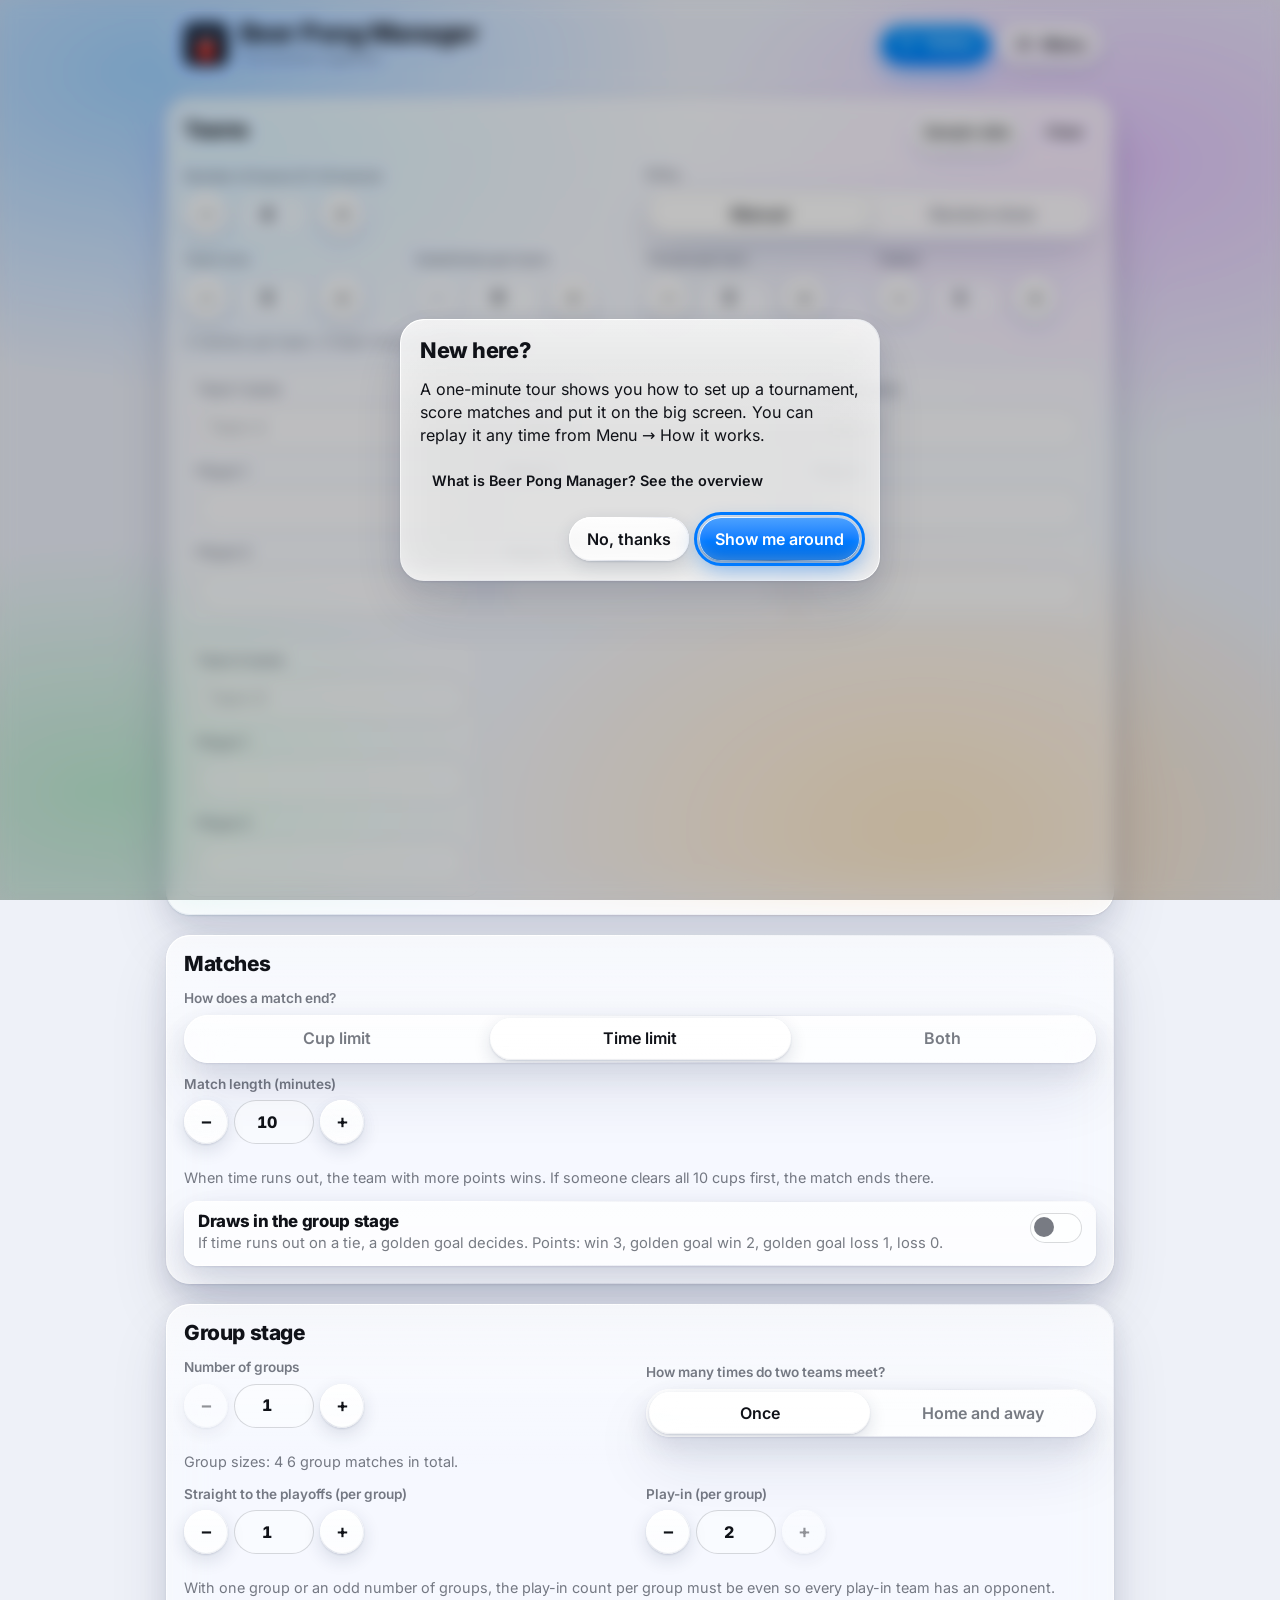
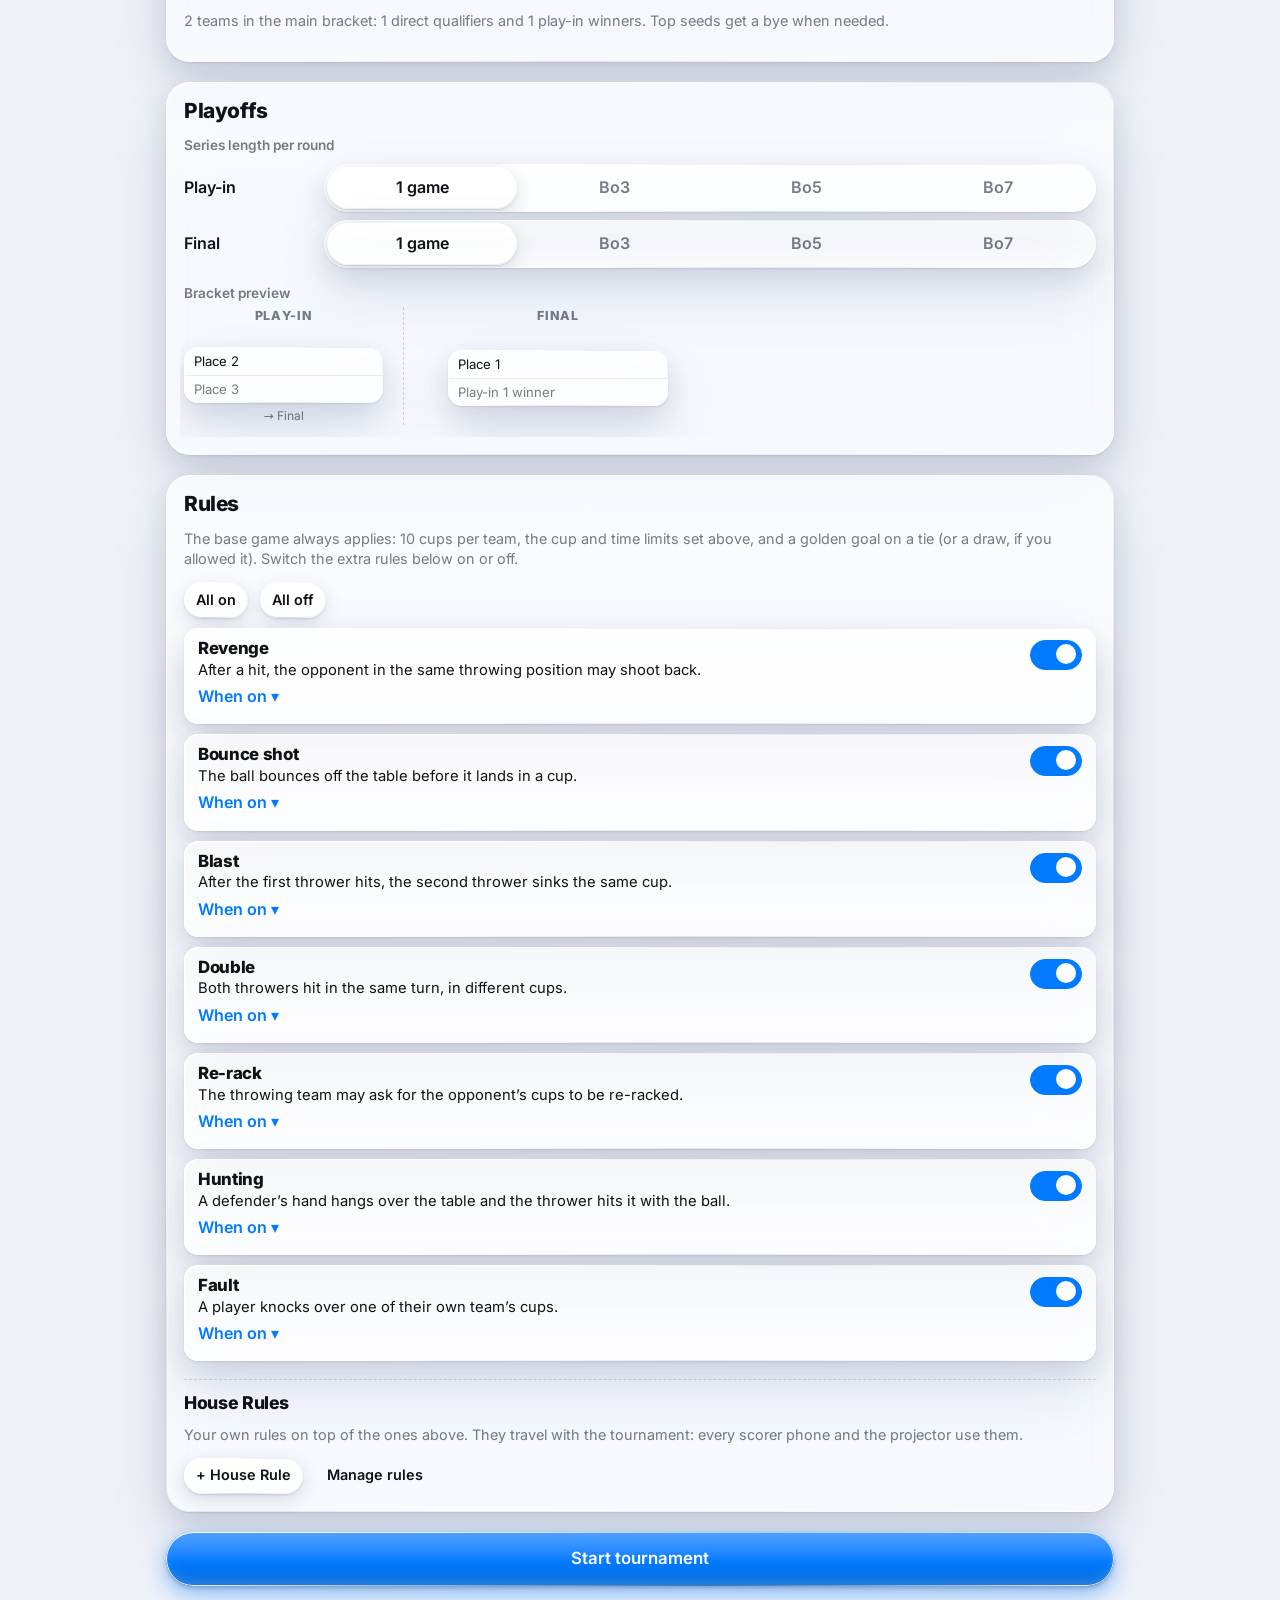
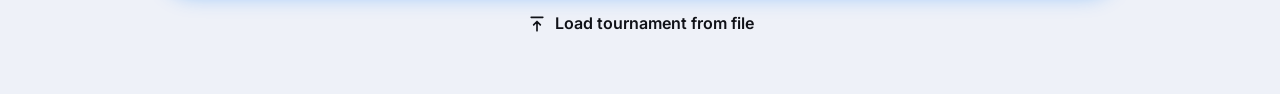
==== commit 6a2b851f: "Web app from 55b4f12" ====
--- a/index.html
+++ b/index.html
@@ -8,8 +8,8 @@
     <meta name="theme-color" content="#090b12" />
     <link rel="icon" type="image/png" href="icons/favicon-64.png" />
     <link rel="apple-touch-icon" href="icons/apple-touch-icon.png" />
-    <script type="module" crossorigin src="./assets/index-BN5lCh72.js"></script>
-    <link rel="stylesheet" crossorigin href="./assets/index-DTLEhvzO.css">
+    <script type="module" crossorigin src="./assets/index-BlAuogKB.js"></script>
+    <link rel="stylesheet" crossorigin href="./assets/index-BD3BTIBm.css">
   <link rel="manifest" href="./manifest.webmanifest"></head>
   <body>
     <div id="root"></div>
--- a/assets/index-BD3BTIBm.css
+++ b/assets/index-BD3BTIBm.css
@@ -0,0 +1 @@
+@font-face{font-family:Caveat;font-style:normal;font-display:swap;font-weight:700;src:url(./caveat-latin-700-normal-CQZB3o8M.woff2) format("woff2"),url(./caveat-latin-700-normal-hw3CreLM.woff) format("woff")}@font-face{font-family:Caveat;font-style:normal;font-display:swap;font-weight:700;src:url(./caveat-latin-ext-700-normal-CMKq6Z0r.woff2) format("woff2"),url(./caveat-latin-ext-700-normal-CsVVTREE.woff) format("woff")}@font-face{font-family:Oswald;font-style:normal;font-display:swap;font-weight:600;src:url(./oswald-latin-600-normal-BngA6tR6.woff2) format("woff2"),url(./oswald-latin-600-normal-BdjNFnxE.woff) format("woff")}@font-face{font-family:Oswald;font-style:normal;font-display:swap;font-weight:600;src:url(./oswald-latin-ext-600-normal-cQLafboJ.woff2) format("woff2"),url(./oswald-latin-ext-600-normal-CQ-mVjAx.woff) format("woff")}@font-face{font-family:"Source Sans 3";font-style:normal;font-display:swap;font-weight:400;src:url(./source-sans-3-latin-400-normal-D-qvVDfm.woff2) format("woff2"),url(./source-sans-3-latin-400-normal-BUqGJvNN.woff) format("woff")}@font-face{font-family:"Source Sans 3";font-style:normal;font-display:swap;font-weight:400;src:url(./source-sans-3-latin-ext-400-normal-Du_YCBpw.woff2) format("woff2"),url(./source-sans-3-latin-ext-400-normal-vuoMEyDZ.woff) format("woff")}@font-face{font-family:"Source Sans 3";font-style:normal;font-display:swap;font-weight:700;src:url(./source-sans-3-latin-700-normal--BUlHaoU.woff2) format("woff2"),url(./source-sans-3-latin-700-normal-CQb81nKJ.woff) format("woff")}@font-face{font-family:"Source Sans 3";font-style:normal;font-display:swap;font-weight:700;src:url(./source-sans-3-latin-ext-700-normal-BsQcqYVA.woff2) format("woff2"),url(./source-sans-3-latin-ext-700-normal-CEDpVZoB.woff) format("woff")}@font-face{font-family:Inter;font-style:normal;font-display:swap;font-weight:400;src:url(./inter-latin-400-normal-BOOGhInR.woff2) format("woff2"),url(./inter-latin-400-normal-gitzw0hO.woff) format("woff")}@font-face{font-family:Inter;font-style:normal;font-display:swap;font-weight:400;src:url(./inter-latin-ext-400-normal-hnt3BR84.woff2) format("woff2"),url(./inter-latin-ext-400-normal-C1t-h-pH.woff) format("woff")}@font-face{font-family:Inter;font-style:normal;font-display:swap;font-weight:600;src:url(./inter-latin-600-normal-D273HNI0.woff2) format("woff2"),url(./inter-latin-600-normal-B5cFAncS.woff) format("woff")}@font-face{font-family:Inter;font-style:normal;font-display:swap;font-weight:600;src:url(./inter-latin-ext-600-normal-BnYJhD27.woff2) format("woff2"),url(./inter-latin-ext-600-normal-CAF0vJDd.woff) format("woff")}@font-face{font-family:Inter;font-style:normal;font-display:swap;font-weight:800;src:url(./inter-latin-800-normal-qNthNgub.woff2) format("woff2"),url(./inter-latin-800-normal-DDBFRMkW.woff) format("woff")}@font-face{font-family:Inter;font-style:normal;font-display:swap;font-weight:800;src:url(./inter-latin-ext-800-normal-DhAspwKZ.woff2) format("woff2"),url(./inter-latin-ext-800-normal-B4NYOez9.woff) format("woff")}@font-face{font-family:Anton;font-style:normal;font-display:swap;font-weight:400;src:url(./anton-latin-400-normal-CgrieXVz.woff2) format("woff2"),url(./anton-latin-400-normal-B3yWuKjA.woff) format("woff")}@font-face{font-family:Anton;font-style:normal;font-display:swap;font-weight:400;src:url(./anton-latin-ext-400-normal-C4DWxNwG.woff2) format("woff2"),url(./anton-latin-ext-400-normal-BGzEkNa2.woff) format("woff")}@font-face{font-family:Archivo;font-style:normal;font-display:swap;font-weight:400;src:url(./archivo-latin-400-normal-Bq1okebX.woff2) format("woff2"),url(./archivo-latin-400-normal-Cu5D9R-u.woff) format("woff")}@font-face{font-family:Archivo;font-style:normal;font-display:swap;font-weight:400;src:url(./archivo-latin-ext-400-normal-CrL9qeB-.woff2) format("woff2"),url(./archivo-latin-ext-400-normal-DaZLa428.woff) format("woff")}@font-face{font-family:Archivo;font-style:normal;font-display:swap;font-weight:700;src:url(./archivo-latin-700-normal-BvQHTehp.woff2) format("woff2"),url(./archivo-latin-700-normal-BHohDsLw.woff) format("woff")}@font-face{font-family:Archivo;font-style:normal;font-display:swap;font-weight:700;src:url(./archivo-latin-ext-700-normal-ByirIPFe.woff2) format("woff2"),url(./archivo-latin-ext-700-normal-C5i7Nrhe.woff) format("woff")}[data-skin]{--radius: 10px;--radius-sm: 6px;--bw: 1px;--shadow: none;--display-case: none;--display-tracking: 0;--display-weight: 700;--display-scale: 1;--num-weight: 700;--bg-image: none;--danger: #c2410c;--ok: #15803d;font-family:var(--f-body);color:var(--text)}[data-skin=pub]{--f-display: "Caveat", "Comic Sans MS", cursive;--f-body: "Source Sans 3", system-ui, sans-serif;--f-num: "Oswald", "Arial Narrow", sans-serif;--display-scale: 1.35;--num-weight: 600;--radius: 8px;--radius-sm: 5px;--bw: 2px}[data-skin=pub][data-mode=dark]{--bg: #1f2b25;--bg-image: radial-gradient(ellipse at 30% 0%, rgba(255, 255, 255, .05), transparent 60%), radial-gradient(ellipse at 80% 100%, rgba(0, 0, 0, .25), transparent 55%);--surface: #283730;--surface-2: #22302a;--text: #f1ebdd;--muted: #b3b8a6;--line: rgba(241, 235, 221, .16);--line-strong: rgba(241, 235, 221, .42);--accent: #e9a540;--on-accent: #1d1810;--home: #d8574a;--away: #7aa8d6;--cup-rim: #f1ebdd;--danger: #f08a5d;--ok: #8fcf8f}[data-skin=pub][data-mode=light]{--bg: #ece2cc;--bg-image: radial-gradient(ellipse at 20% 0%, rgba(255, 255, 255, .55), transparent 60%);--surface: #fbf6ea;--surface-2: #f2e9d5;--text: #2b2118;--muted: #6e604f;--line: rgba(43, 33, 24, .14);--line-strong: rgba(43, 33, 24, .45);--accent: #c47c16;--on-accent: #fffaf0;--home: #b23a2e;--away: #2f5d8a;--cup-rim: #fffaf0;--danger: #b4441f;--ok: #3d7a34}[data-skin=sport]{--f-display: "Inter", system-ui, sans-serif;--f-body: "Inter", system-ui, sans-serif;--f-num: "Inter", system-ui, sans-serif;--display-weight: 800;--display-tracking: -.02em;--num-weight: 800;--radius: 14px;--radius-sm: 9px}[data-skin=sport][data-mode=light]{--bg: #f3f4f6;--surface: #ffffff;--surface-2: #f3f4f6;--text: #0f172a;--muted: #64748b;--line: #e2e8f0;--line-strong: #cbd5e1;--accent: #1d4ed8;--on-accent: #ffffff;--home: #e11d48;--away: #0369a1;--cup-rim: #ffffff}[data-skin=sport][data-mode=dark]{--bg: #0b0f16;--surface: #141a24;--surface-2: #0f141c;--text: #e7eaf0;--muted: #8c96a8;--line: #222b3a;--line-strong: #364152;--accent: #60a5fa;--on-accent: #08111f;--home: #fb7185;--away: #38bdf8;--cup-rim: #e7eaf0;--danger: #fb923c;--ok: #4ade80}[data-skin=poster]{--f-display: "Anton", "Impact", sans-serif;--f-body: "Archivo", system-ui, sans-serif;--f-num: "Anton", "Impact", sans-serif;--display-case: uppercase;--display-tracking: .02em;--display-weight: 400;--num-weight: 400;--radius: 0;--radius-sm: 0;--bw: 3px}[data-skin=poster][data-mode=light]{--bg: #efe3c8;--surface: #fbf3e1;--surface-2: #efe3c8;--text: #161412;--muted: #5a5248;--line: #161412;--line-strong: #161412;--accent: #d7261e;--on-accent: #fbf3e1;--home: #d7261e;--away: #161412;--cup-rim: #fbf3e1;--shadow: 5px 5px 0 #161412;--danger: #d7261e;--ok: #161412}[data-skin=poster][data-mode=dark]{--bg: #151311;--surface: #1f1c19;--surface-2: #151311;--text: #f1e5c9;--muted: #b9ab92;--line: #f1e5c9;--line-strong: #f1e5c9;--accent: #ef3b2d;--on-accent: #151311;--home: #ef3b2d;--away: #f1e5c9;--cup-rim: #151311;--shadow: 5px 5px 0 #ef3b2d;--danger: #ef3b2d;--ok: #f1e5c9}[data-skin=glass]{--f-display: -apple-system, BlinkMacSystemFont, "SF Pro Display", "Segoe UI Variable Display", "Segoe UI", "Inter", system-ui, sans-serif;--f-body: -apple-system, BlinkMacSystemFont, "SF Pro Text", "Segoe UI Variable Text", "Segoe UI", "Inter", system-ui, sans-serif;--f-num: -apple-system, BlinkMacSystemFont, "SF Pro Rounded", "SF Pro Display", "Segoe UI Variable Display", "Segoe UI", "Inter", system-ui, sans-serif;--display-weight: 700;--display-tracking: -.02em;--num-weight: 700;--radius: 24px;--radius-sm: 14px;--bw: 1px;--glass-filter: blur(22px) saturate(180%)}[data-skin=glass][data-mode=dark]{--bg: #090b12;--bg-image: radial-gradient(60% 50% at 12% 8%, rgba(10, 132, 255, .55), transparent 70%), radial-gradient(50% 45% at 88% 18%, rgba(191, 90, 242, .45), transparent 70%), radial-gradient(55% 50% at 72% 92%, rgba(255, 159, 10, .32), transparent 70%), radial-gradient(45% 40% at 8% 88%, rgba(48, 209, 88, .26), transparent 70%);--surface: rgba(255, 255, 255, .09);--surface-2: rgba(255, 255, 255, .05);--glass: rgba(28, 30, 40, .42);--glass-strong: rgba(28, 30, 40, .62);--glass-edge: linear-gradient(140deg, rgba(255, 255, 255, .6), rgba(255, 255, 255, .14) 28%, rgba(255, 255, 255, .04) 55%, rgba(255, 255, 255, .3));--glass-sheen: linear-gradient(180deg, rgba(255, 255, 255, .09), rgba(255, 255, 255, 0) 42%);--glass-rim: inset 0 1px 0 rgba(255, 255, 255, .22), inset 0 -18px 30px -24px rgba(255, 255, 255, .16);--glass-shadow: 0 1px 2px rgba(0, 0, 0, .3), 0 10px 28px rgba(0, 0, 0, .32), 0 28px 64px rgba(0, 0, 0, .22);--btn-fill: linear-gradient(180deg, rgba(255, 255, 255, .2), rgba(255, 255, 255, .07) 55%, rgba(255, 255, 255, .1));--btn-shadow: inset 0 1px 0 rgba(255, 255, 255, .4), inset 0 -1px 1px rgba(0, 0, 0, .3), inset 0 -10px 16px -10px rgba(255, 255, 255, .2), 0 2px 4px rgba(0, 0, 0, .3), 0 8px 20px rgba(0, 0, 0, .28);--text: #f5f7fb;--muted: rgba(235, 240, 255, .64);--line: rgba(255, 255, 255, .12);--line-strong: rgba(255, 255, 255, .24);--accent: #0a84ff;--on-accent: #ffffff;--home: #ff453a;--away: #64d2ff;--cup-rim: rgba(255, 255, 255, .9);--danger: #ff9f0a;--ok: #30d158;--gold: #ffd60a}[data-skin=glass][data-mode=light]{--bg: #eef1f8;--bg-image: radial-gradient(60% 50% at 12% 8%, rgba(0, 122, 255, .28), transparent 70%), radial-gradient(50% 45% at 88% 18%, rgba(175, 82, 222, .24), transparent 70%), radial-gradient(55% 50% at 72% 92%, rgba(255, 149, 0, .22), transparent 70%), radial-gradient(45% 40% at 8% 88%, rgba(52, 199, 89, .2), transparent 70%);--surface: rgba(255, 255, 255, .58);--surface-2: rgba(255, 255, 255, .4);--glass: rgba(255, 255, 255, .5);--glass-strong: rgba(255, 255, 255, .72);--glass-edge: linear-gradient(140deg, rgba(255, 255, 255, 1), rgba(255, 255, 255, .55) 30%, rgba(160, 170, 200, .25) 60%, rgba(255, 255, 255, .9));--glass-sheen: linear-gradient(180deg, rgba(255, 255, 255, .45), rgba(255, 255, 255, 0) 45%);--glass-rim: inset 0 1px 0 rgba(255, 255, 255, .95), inset 0 -18px 30px -24px rgba(255, 255, 255, .7);--glass-shadow: 0 1px 2px rgba(30, 40, 80, .1), 0 10px 28px rgba(30, 40, 80, .12), 0 28px 60px rgba(30, 40, 80, .1);--btn-fill: linear-gradient(180deg, rgba(255, 255, 255, .95), rgba(255, 255, 255, .62) 60%, rgba(255, 255, 255, .75));--btn-shadow: inset 0 1px 0 #ffffff, inset 0 -1px 1px rgba(30, 40, 80, .08), inset 0 -10px 16px -10px rgba(255, 255, 255, .9), 0 1px 2px rgba(30, 40, 80, .14), 0 6px 18px rgba(30, 40, 80, .14);--text: #101218;--muted: rgba(30, 35, 48, .6);--line: rgba(20, 25, 40, .08);--line-strong: rgba(20, 25, 40, .16);--accent: #007aff;--on-accent: #ffffff;--home: #ff3b30;--away: #32ade6;--cup-rim: #ffffff;--danger: #ff9500;--ok: #34c759;--gold: #b8860b}*,*:before,*:after{box-sizing:border-box}html,body{margin:0;min-height:100%}body{background:var(--bg);background-image:var(--bg-image);background-attachment:fixed;font-size:16px;line-height:1.45;-webkit-font-smoothing:antialiased}button,input,select{font:inherit;color:inherit}:focus-visible{outline:3px solid var(--accent);outline-offset:2px}.display{font-family:var(--f-display);font-weight:var(--display-weight);text-transform:var(--display-case);letter-spacing:var(--display-tracking);line-height:1.05}.num{font-family:var(--f-num);font-weight:var(--num-weight);font-variant-numeric:tabular-nums}.muted{color:var(--muted)}.app{max-width:980px;margin:0 auto;padding:0 16px 48px}.topbar{display:flex;align-items:center;gap:12px;padding:18px 0 14px;border-bottom:var(--bw) solid var(--line-strong);margin-bottom:20px}.brand{flex:1;min-width:0;display:flex;align-items:center;gap:12px}.brand-mark{flex:none;width:44px;height:44px;display:block}.brand-text{min-width:0}.brand-title{margin:0;font-size:calc(1.6rem * var(--display-scale))}.brand-sub{margin:2px 0 0;font-size:.85rem;color:var(--muted)}.topbar-actions{display:flex;gap:8px;flex-wrap:wrap;justify-content:flex-end}.btn{display:inline-flex;align-items:center;justify-content:center;gap:8px;min-height:44px;padding:0 16px;border-radius:var(--radius-sm);border:var(--bw) solid var(--line-strong);background:var(--surface);color:var(--text);font-weight:600;cursor:pointer;text-decoration:none;white-space:nowrap;transition:transform .08s}.btn:hover:not(:disabled){border-color:var(--accent)}.btn:active:not(:disabled){transform:translateY(1px)}.btn:disabled{opacity:.45;cursor:not-allowed}.btn-primary{background:var(--accent);border-color:var(--accent);color:var(--on-accent)}.btn-primary:hover:not(:disabled){filter:brightness(1.06)}.btn-danger{border-color:var(--danger);color:var(--danger)}.btn-ghost{background:transparent;border-color:transparent}.btn-ghost:hover:not(:disabled){border-color:var(--line-strong)}.btn-sm{min-height:36px;padding:0 12px;font-size:.9rem}.btn-lg{min-height:54px;font-size:1.05rem;padding:0 22px}.btn-block{width:100%}.btn.is-on{background:var(--accent);border-color:var(--accent);color:var(--on-accent)}.icon-btn{width:44px;padding:0}.icon{width:20px;height:20px;flex:none}[data-skin=poster] .btn{text-transform:uppercase;letter-spacing:.03em;font-weight:700}[data-skin=poster] .btn-primary{box-shadow:3px 3px 0 var(--text)}.seg{display:flex;gap:0;border:var(--bw) solid var(--line-strong);border-radius:var(--radius-sm);overflow:hidden;background:var(--surface-2)}.seg button{flex:1;min-height:42px;padding:0 12px;border:none;background:transparent;cursor:pointer;font-weight:600;color:var(--muted)}.seg button+button{border-left:var(--bw) solid var(--line)}.seg button[aria-pressed=true]{background:var(--accent);color:var(--on-accent)}.card{background:var(--surface);border:var(--bw) solid var(--line);border-radius:var(--radius);box-shadow:var(--shadow);padding:18px;margin-bottom:20px}[data-skin=poster] .card{border-color:var(--line-strong)}.card-head{display:flex;align-items:baseline;justify-content:space-between;gap:12px;margin-bottom:14px}.card-title{margin:0;font-size:calc(1.3rem * var(--display-scale))}.card-note{font-size:.85rem;color:var(--muted);margin:12px 0 0}.field{display:flex;flex-direction:column;gap:6px;margin-bottom:12px}.field-label{font-size:.85rem;font-weight:600;color:var(--muted)}.input{min-height:44px;padding:0 12px;border-radius:var(--radius-sm);border:var(--bw) solid var(--line-strong);background:var(--surface-2);color:var(--text);width:100%}.input::placeholder{color:var(--muted);opacity:.7}.teams-list{list-style:none;margin:14px 0 0;padding:0}.teams-item{border-top:var(--bw) solid var(--line);padding:10px 0}.teams-line{display:flex;align-items:center;gap:12px}.teams-line-name{flex:1;min-width:0}.teams-line-name strong{margin-right:.6em}.teams-item.is-open .team-box{margin-top:10px}.teams-foot{margin-top:12px}.teams-grid{display:grid;grid-template-columns:repeat(auto-fit,minmax(220px,1fr));gap:12px;margin-top:14px}.team-box{border:var(--bw) solid var(--line);border-radius:var(--radius-sm);padding:12px;background:var(--surface-2)}.team-box .field:last-child{margin-bottom:0}.row{display:flex;gap:12px;flex-wrap:wrap;align-items:center}.row>.grow{flex:1;min-width:180px}.hint{font-size:.9rem;color:var(--muted);margin:12px 0}.rule-list{display:grid;gap:10px}.rule{border:var(--bw) solid var(--line);border-radius:var(--radius-sm);padding:12px 14px;background:var(--surface-2)}.rule.is-on{border-color:var(--accent)}.rule-top{display:flex;align-items:flex-start;gap:12px}.rule-text{flex:1;min-width:0}.rule-name{margin:0;font-size:calc(1.05rem * var(--display-scale))}.rule-desc{margin:2px 0 0;font-size:.92rem}.rule-effect{margin:10px 0 0;padding-top:10px;border-top:1px dashed var(--line-strong);font-size:.88rem;color:var(--muted)}.rule-effect strong{color:var(--text)}.switch{position:relative;width:52px;height:30px;flex:none;border-radius:999px;border:var(--bw) solid var(--line-strong);background:var(--surface);cursor:pointer;padding:0}.switch:after{content:"";position:absolute;top:3px;left:3px;width:20px;height:20px;border-radius:50%;background:var(--muted);transition:transform .15s,background-color .15s}.switch[aria-checked=true]{background:var(--accent);border-color:var(--accent)}.switch[aria-checked=true]:after{transform:translate(22px);background:var(--on-accent)}[data-skin=poster] .switch,[data-skin=poster] .switch:after{border-radius:0}.link-btn{background:none;border:none;color:var(--accent);font-weight:600;cursor:pointer;padding:4px 0}.chips{display:flex;flex-wrap:wrap;gap:6px}.chip{display:inline-flex;align-items:center;padding:3px 10px;border-radius:999px;border:1px solid var(--line-strong);font-size:.82rem;background:var(--surface-2)}[data-skin=poster] .chip{border-radius:0;text-transform:uppercase;font-weight:700;letter-spacing:.03em}.table-wrap{overflow-x:auto;margin:0 -4px}.table{width:100%;border-collapse:collapse;min-width:520px}.table th,.table td{padding:10px 8px;text-align:center;border-bottom:1px solid var(--line)}.table th{font-size:.78rem;font-weight:700;color:var(--muted);text-transform:uppercase;letter-spacing:.04em}.table td.team-cell,.table th.team-cell{text-align:left}.table-wrap:has(>.admin-usage){margin:0}.admin-usage{min-width:0}.admin-usage th,.admin-usage td{padding:8px 4px}.admin-usage th{font-size:.62rem;letter-spacing:0}.rank-badge{display:inline-flex;align-items:center;justify-content:center;width:1.9em;height:1.9em;margin-right:.6em;border-radius:50%;font-family:var(--f-num);font-weight:800;font-variant-numeric:tabular-nums;color:var(--muted);vertical-align:middle}.rank-badge.direct{background:var(--accent);color:var(--on-accent)}.rank-badge.playin{box-shadow:inset 0 0 0 2px var(--accent);color:var(--accent)}[data-skin=poster] .rank-badge{border-radius:0}.card-title:has(.group-tile){display:flex;align-items:center;gap:.45em}.group-tile{display:inline-flex;align-items:center;justify-content:center;width:1.7em;height:1.7em;border-radius:var(--radius-sm);background:var(--accent);color:var(--on-accent)}[data-skin=poster] .group-tile{border-radius:0}.table tr.is-cut td{border-top:2px dashed color-mix(in srgb,var(--accent) 70%,transparent)}.table tr.st-out td{color:var(--muted)}.table tr.st-out td.team-cell :is(strong,.team-label-name){font-weight:600}.standings-view{display:none}@media (max-width: 700px){.standings-view{display:flex;width:fit-content;margin:0 auto 12px}.table.standings{min-width:0}.standings-detailed .table.standings{min-width:520px}.table.standings .col-minor{display:none}.standings-detailed .table.standings .col-minor{display:table-cell}.standings-detailed .table-wrap{padding-right:28px;-webkit-mask-image:linear-gradient(to left,transparent,#000 28px);mask-image:linear-gradient(to left,transparent,#000 28px)}.table.standings th,.table.standings td{padding-left:4px;padding-right:4px}.table.standings td.team-cell{width:100%;max-width:0}}.table .pts{font-size:1.15rem}.table tr.is-final td{background:color-mix(in srgb,var(--accent) 12%,transparent)}.status-tag{margin-left:8px;font-size:.72rem;font-weight:700;text-transform:uppercase;letter-spacing:.05em;color:var(--muted)}.status-tag.final{color:var(--accent)}.match{display:grid;grid-template-columns:90px 1fr auto;align-items:center;gap:12px;padding:12px 0;border-bottom:1px solid var(--line)}.match:last-child{border-bottom:none}.match-label{font-size:.85rem;font-weight:700;color:var(--muted)}.match-line{display:flex;align-items:center;gap:10px;min-width:0}.match-team{flex:1;min-width:0;overflow:hidden;font-weight:600}.match-team-name{display:block}.match-team.home{text-align:right}.match-team.is-winner{color:var(--accent)}.match-score{min-width:64px;text-align:center;font-size:1.3rem}.match-score .gg{display:block;font-family:var(--f-body);font-size:.65rem;font-weight:700;text-transform:uppercase;color:var(--muted);letter-spacing:.05em}.match-actions{display:flex;gap:6px;justify-content:flex-end;flex-wrap:wrap}.badge{display:inline-flex;align-items:center;min-height:36px;padding:0 10px;font-size:.82rem;font-weight:700;border-radius:var(--radius-sm);border:1px dashed var(--accent);color:var(--accent)}.player-names{display:block;font-size:.78rem;font-weight:400;color:var(--muted);overflow:hidden;text-overflow:ellipsis;white-space:nowrap}@media (max-width: 640px){.match{grid-template-columns:1fr;gap:8px}.match-actions{justify-content:stretch}.match-actions .btn{flex:1}}.playoff-grid{display:grid;grid-template-columns:1fr 1fr;gap:14px}@media (max-width: 720px){.playoff-grid{grid-template-columns:1fr}}.playoff{border:var(--bw) solid var(--line);border-radius:var(--radius-sm);padding:14px;background:var(--surface-2)}.playoff-title{margin:0;font-size:calc(1.1rem * var(--display-scale))}.playoff-sub{margin:2px 0 10px;font-size:.82rem;color:var(--muted)}.playoff .match{grid-template-columns:1fr;border-bottom:none;padding:0}.playoff .match-label{display:none}.champion{margin-top:14px;padding-top:12px;border-top:1px dashed var(--line-strong);display:flex;align-items:center;justify-content:space-between;gap:10px;flex-wrap:wrap}.champion-name{font-size:calc(1.25rem * var(--display-scale))}.stats-sum{display:grid;grid-template-columns:repeat(auto-fit,minmax(130px,1fr));gap:10px;margin-bottom:16px}.stats-tile{display:flex;flex-direction:column;gap:2px;padding:12px 14px;border-radius:var(--radius-sm);background:var(--surface-2);border:1px solid var(--line)}.stats-tile .num{font-size:1.7rem;font-weight:var(--num-weight);line-height:1.1}.stats-tile span:last-child{font-size:.8rem;color:var(--muted)}.stats-grid{display:grid;grid-template-columns:repeat(auto-fit,minmax(260px,1fr));gap:.9rem 1.75rem;align-items:start}.projector .stat-lead{padding:0 0 6px}.projector .stat-lead .stat-value{font-size:1.55rem}.projector .stat-lead .stat-name{line-height:1.15}.projector .stat-lead .stat-team{display:block;margin-left:0;overflow:hidden;text-overflow:ellipsis}.projector:not(.is-narrow) .stats-grid{grid-template-rows:auto auto;grid-auto-flow:column;grid-auto-columns:minmax(0,1fr);grid-template-columns:none}.stat-block h3{margin:0 0 8px;font-size:calc(1.05rem * var(--display-scale))}.stat-lead{display:flex;align-items:center;gap:10px;padding:4px 0 10px;border-bottom:1px solid var(--line)}.stat-lead .icon{flex:none;width:1.5em;height:1.5em;color:var(--gold)}.stat-lead .stat-name{font-size:1.15rem}.stat-lead .stat-value{font-size:1.9rem}.stat-row{display:flex;align-items:center;gap:10px;padding:7px 0;border-bottom:1px solid var(--line)}.stat-row:last-of-type{border-bottom:none}.stat-rank{width:1.4em;color:var(--muted);font-size:.85rem}.stat-name{flex:1;min-width:0;font-weight:600;overflow:hidden;text-overflow:ellipsis;white-space:nowrap}.stat-team{font-weight:400;color:var(--muted);font-size:.82em;margin-left:6px}.stat-bar{display:block;height:5px;margin-top:4px;border-radius:3px;background:color-mix(in srgb,var(--text) 12%,transparent)}.stat-bar i{display:block;height:100%;border-radius:inherit;background:var(--accent)}.stat-value{font-size:1.05rem;font-weight:var(--num-weight)}.stat-more{width:100%;margin-top:6px}.io-bar{display:flex;gap:10px;flex-wrap:wrap;justify-content:center;margin-top:8px}.backdrop{position:fixed;top:0;right:0;bottom:0;left:0;z-index:100;display:flex;align-items:center;justify-content:center;padding:16px;background:color-mix(in srgb,var(--bg) 70%,black 30%);background:#0000008c}.modal{width:100%;max-width:480px;max-height:calc(100vh - 32px);overflow-y:auto;background:var(--surface);color:var(--text);border:var(--bw) solid var(--line-strong);border-radius:var(--radius);box-shadow:var(--shadow),0 20px 50px #0000004d;padding:20px}.modal-wide{max-width:760px}.modal-title{margin:0 0 14px;font-size:calc(1.35rem * var(--display-scale))}.modal-body{white-space:pre-line}.modal-actions{display:flex;flex-wrap:wrap;gap:10px;justify-content:flex-end;margin-top:18px}@media (max-width: 520px){.modal-actions .btn{flex:1 1 auto}}.modal-actions .btn{min-width:120px}.settings-group{margin-bottom:18px}.skin-cards{display:grid;grid-template-columns:repeat(3,1fr);gap:10px}@media (max-width: 480px){.skin-cards{grid-template-columns:1fr}}.skin-card{text-align:left;padding:0;border:var(--bw) solid var(--line-strong);border-radius:var(--radius-sm);overflow:hidden;cursor:pointer;background:none}.skin-card[aria-pressed=true]{outline:3px solid var(--accent);outline-offset:2px}.skin-preview{background:var(--bg);background-image:var(--bg-image);padding:12px;min-height:92px}.skin-preview-title{font-size:calc(1.25rem * var(--display-scale));margin:0 0 8px}.skin-preview-swatches{display:flex;gap:6px}.skin-preview-swatches span{width:18px;height:18px;border-radius:50%;border:2px solid var(--cup-rim)}.skin-preview-desc{margin:8px 0 0;font-size:.78rem;color:var(--muted)}.live{position:fixed;top:0;right:0;bottom:0;left:0;z-index:90;overflow-y:auto;background:var(--bg);background-image:var(--bg-image)}.live-inner{max-width:980px;margin:0 auto;padding:12px 16px 24px;display:flex;flex-direction:column;gap:12px;min-height:100%}.live-top{display:flex;justify-content:space-between;align-items:center;gap:8px}.live-stage{min-width:0;font-size:.85rem;font-weight:700;color:var(--muted);text-transform:uppercase;letter-spacing:.06em}.live-tools{display:flex;flex:none;gap:6px}.scorebar{display:grid;grid-template-columns:1fr auto 1fr;align-items:stretch;gap:10px}.team-panel{background:var(--surface);border:var(--bw) solid var(--line);border-radius:var(--radius);padding:10px 12px;display:flex;flex-direction:column;gap:4px;min-width:0;box-shadow:var(--shadow)}.team-panel.away{text-align:right;align-items:flex-end}.team-panel.is-active{border-color:var(--accent);box-shadow:var(--shadow),inset 0 0 0 1px var(--accent)}.team-panel-name{font-size:calc(1.15rem * var(--display-scale));display:flex;align-items:center;gap:8px;max-width:100%}.team-panel.away .team-panel-name{flex-direction:row-reverse}.team-dot{width:12px;height:12px;border-radius:50%;flex:none;border:2px solid var(--cup-rim)}.team-panel-players{font-size:.88rem;color:var(--muted)}.team-panel-players .is-up{color:var(--text);font-weight:700;text-decoration:underline;text-decoration-color:var(--accent);text-decoration-thickness:3px;text-underline-offset:4px}.team-panel .btn{margin-top:6px}.clock{background:var(--surface);border:var(--bw) solid var(--line);border-radius:var(--radius);padding:8px 14px;display:flex;flex-direction:column;align-items:center;justify-content:center;gap:2px;min-width:132px;box-shadow:var(--shadow)}.clock-time{font-size:1.05rem;color:var(--muted)}.clock-time.is-gg{color:var(--accent);font-family:var(--f-body);font-weight:800;text-transform:uppercase;font-size:.85rem;letter-spacing:.06em}.clock-score{font-size:2.6rem;line-height:1}[data-skin=pub] .clock-score{font-size:2.9rem}[data-skin=poster] .clock-score{font-size:3.1rem}.status{padding:10px 14px;border-radius:var(--radius-sm);border:var(--bw) solid var(--line);background:var(--surface-2);font-size:.95rem;text-align:center}.status.is-alert{border-color:var(--accent);background:color-mix(in srgb,var(--accent) 14%,var(--surface-2))}@media (max-width: 640px){.scorebar{grid-template-columns:1fr 1fr}.clock{grid-column:1 / -1;grid-row:1;flex-direction:row;justify-content:center;gap:18px}}.board{display:grid;grid-template-columns:1fr 1fr;gap:8px;padding:18px 10px;border-radius:var(--radius);border:var(--bw) solid var(--line);background:var(--surface-2);position:relative;--cup: clamp(30px, 8.5vw, 54px)}.board:after{content:"";position:absolute;top:12px;bottom:12px;left:50%;border-left:2px dashed var(--line-strong)}.board-side{display:flex;flex-direction:column;align-items:center;gap:10px}.board-side.home{align-items:flex-start}.board-side.away{align-items:flex-end}.board-label{font-size:.8rem;font-weight:700;color:var(--muted)}.rack{position:relative;width:calc(var(--cup) * 3.64);height:calc(var(--cup) * 4)}.cup{position:absolute;width:var(--cup);height:var(--cup);border-radius:50%;border:calc(var(--cup) * .11) solid var(--cup-rim);background:var(--team);padding:0;cursor:pointer;transition:transform .1s,opacity .15s;box-shadow:0 2px #00000040}[data-skin=poster] .cup{border-color:var(--text);border-width:3px;box-shadow:inset 0 0 0 calc(var(--cup) * .08) var(--cup-rim),2px 2px 0 var(--text)}[data-skin=poster][data-mode=dark] .cup{border-color:var(--line-strong);box-shadow:inset 0 0 0 calc(var(--cup) * .08) var(--surface),2px 2px 0 var(--accent)}[data-skin=pub] .cup{background:radial-gradient(circle at 50% 50%,color-mix(in srgb,var(--team) 80%,black 20%) 0 45%,var(--team) 46%)}.cup:hover:not(:disabled){transform:scale(1.06)}.cup:disabled{cursor:default}.cup.is-gone{background:transparent;border:2px dashed var(--line-strong);box-shadow:none}.cup.is-dim{opacity:.4}.cup.is-target{outline:3px solid var(--accent);outline-offset:2px}.cup.is-picked{outline:3px solid var(--accent);outline-offset:2px;opacity:.55}.cup.is-slot{background:transparent;border:2px dashed var(--accent);box-shadow:none;opacity:.7}.cup.is-placed{outline:3px solid var(--accent);outline-offset:2px}.actions{display:flex;flex-wrap:wrap;gap:10px;justify-content:center}.actions .btn{flex:1 1 96px;max-width:240px}.actions .icon{width:22px;height:22px}.live .actions .btn.act-miss{order:1;flex-basis:100%;max-width:520px;min-height:64px;font-size:1.2rem}.actions .act-miss .icon{width:26px;height:26px;color:var(--danger)}.act-bounce .icon{color:var(--accent)}.act-bounce.is-on .icon{color:inherit}@media (prefers-reduced-motion: no-preference){.act-bounce.is-on{animation:armed 1.4s ease-in-out infinite}}@keyframes armed{0%,to{outline:3px solid color-mix(in srgb,var(--accent) 50%,transparent);outline-offset:2px}50%{outline:3px solid color-mix(in srgb,var(--accent) 10%,transparent);outline-offset:6px}}[data-skin=poster] .actions .btn.is-on{box-shadow:3px 3px 0 var(--text)}.actions-more{order:2;flex-basis:100%;display:flex;flex-wrap:wrap;gap:8px;justify-content:center;padding-top:10px;border-top:1px dashed var(--line-strong)}.live-dock{display:none}.live-bottom{margin-top:auto;display:flex;justify-content:space-between;gap:10px}.pause-layer{position:fixed;top:0;right:0;bottom:0;left:0;z-index:95;display:flex;align-items:center;justify-content:center;background:#0000008c;padding:16px}.report-score{display:grid;grid-template-columns:1fr auto 1fr;gap:12px;align-items:center;padding:12px;border:var(--bw) solid var(--line);border-radius:var(--radius-sm);background:var(--surface-2)}.report-team{display:flex;align-items:center;gap:6px;font-weight:700;color:var(--home);overflow-wrap:anywhere}.report-team.away{order:1;justify-content:flex-end;text-align:right;color:var(--away)}.report-team:not(.is-winner){opacity:.75}.report-nums{font-size:2.2rem}.report-gg{text-align:center;margin:8px 0 0;font-weight:700;color:var(--accent);font-size:.85rem}.tabs{margin:16px 0 12px}.report-grid{display:grid;grid-template-columns:1fr 1fr;gap:12px}@media (max-width: 560px){.report-grid{grid-template-columns:1fr}}.report-col h4{margin:0 0 6px;font-size:calc(1rem * var(--display-scale))}.kv{display:flex;justify-content:space-between;gap:10px;padding:6px 0;border-bottom:1px solid var(--line);font-size:.92rem}.kv:last-child{border-bottom:none}.kv .num{font-size:1rem}.player-card{border:1px solid var(--line);border-radius:var(--radius-sm);padding:8px 12px;margin-bottom:10px;background:var(--surface-2)}.player-card-name{font-weight:700;margin-bottom:4px}.gg-flag{font-size:.8rem;font-weight:700;color:var(--accent);margin-bottom:4px}.report-story,.report-mvp{text-align:center;margin:8px 0 0;font-size:.9rem;color:var(--muted)}.report-mvp{display:flex;justify-content:center;align-items:center;flex-wrap:wrap;gap:6px}.report-mvp strong{color:var(--text)}.report-mvp .icon{color:var(--accent)}.report-momentum{margin:14px 0 0;padding:10px 12px;border:1px solid var(--line);border-radius:var(--radius-sm);background:var(--surface-2)}.report-momentum figcaption{display:flex;justify-content:space-between;align-items:center;gap:8px;margin-bottom:4px}.report-momentum figcaption .num{display:inline-flex;align-items:center;gap:4px;font-size:.85rem;color:var(--muted)}.momentum{display:block;width:100%;height:90px}.momentum-mid{stroke:var(--line-strong);stroke-dasharray:3 3;vector-effect:non-scaling-stroke}.momentum-line{fill:none;stroke:var(--text);stroke-width:2.5;stroke-linejoin:round;vector-effect:non-scaling-stroke}.momentum-dot{stroke:var(--accent);stroke-width:9;stroke-linecap:round;vector-effect:non-scaling-stroke}.momentum-team{font-size:.78rem;font-weight:700;overflow-wrap:anywhere}.momentum-team.home,.vs-head .home,.report-summary tr.home th,.report-timeline li.home .tl-score{color:var(--home)}.momentum-team.away,.vs-head .away,.report-summary tr.away th,.report-timeline li.away .tl-score{color:var(--away)}.momentum-keys{display:flex;flex-wrap:wrap;gap:6px;margin-top:8px}.report-momentum .chip{gap:4px}.report-momentum .chip,.report-summary .chip,.report-timeline .chip{padding:1px 8px;font-size:.75rem}.vs-head{display:flex;justify-content:space-between;gap:12px;margin-bottom:4px;font-size:calc(1rem * var(--display-scale))}.vs-head .away{text-align:right}.vs{display:grid;grid-template-columns:minmax(3.5em,auto) 1fr minmax(3.5em,auto);align-items:center;column-gap:10px;padding:5px 0}.vs-label{grid-column:1 / -1;text-align:center;font-size:.8rem;color:var(--muted)}.vs .num:last-child{text-align:right}.vs-bar{display:flex;gap:3px;height:8px}.vs-bar i{flex-basis:0;border-radius:4px}.vs-bar .home{background:var(--home)}.vs-bar .away{background:var(--away)}.report-summary{width:100%;margin-top:12px;border-collapse:collapse}.report-summary th,.report-summary td,.report-timeline li{padding:7px 0;border-top:1px solid var(--line)}.report-summary th{text-align:left;overflow-wrap:anywhere}.report-summary th .chip{margin-left:6px}.report-summary td{text-align:right;white-space:nowrap;padding-left:12px}.report-timeline{list-style:none;margin:0;padding:0}.report-timeline li{display:grid;grid-template-columns:3em 4em 1fr;gap:8px;align-items:center}.report-timeline li:first-child{border-top:none}.tl-time{color:var(--muted);font-size:.85rem}.tl-score{font-weight:700}.tl-who{display:flex;flex-wrap:wrap;align-items:center;gap:6px;overflow-wrap:anywhere}.gala{position:fixed;top:0;right:0;bottom:0;left:0;z-index:120;background:var(--bg);background-image:var(--bg-image);display:flex;flex-direction:column;align-items:center;justify-content:center;padding:20px 16px;gap:18px}.gala-card{width:100%;max-width:35rem;min-height:22.5rem;min-width:0;background:var(--surface);border:var(--bw) solid var(--line-strong);border-radius:var(--radius);box-shadow:var(--shadow);padding:28px 22px;text-align:center;display:flex;flex-direction:column;justify-content:center;gap:10px;animation:gala-in .35s ease-out}@keyframes gala-in{0%{opacity:0;transform:translateY(8px)}to{opacity:1;transform:none}}.gala-kicker{font-size:.8rem;font-weight:700;text-transform:uppercase;letter-spacing:.08em;color:var(--muted)}.gala-title{margin:0;font-size:calc(1.6rem * var(--display-scale));color:var(--accent)}.gala-name{font-size:calc(2rem * var(--display-scale));margin:6px 0 0}.gala-names{list-style:none;margin:8px 0 0;padding:0;display:grid;grid-template-columns:repeat(auto-fit,minmax(min(100%,11rem),1fr));gap:6px 14px}.gala-names li{display:flex;flex-direction:column;align-items:center;min-width:0}.gala-names .display{font-size:calc(1.35rem * var(--display-scale));line-height:1.15}.gala-names .muted{font-size:.85rem}.gala-names.is-many .display{font-size:calc(1.1rem * var(--display-scale))}.gala-stat{font-size:1.1rem;font-weight:700}.gala-text{color:var(--muted);font-style:italic;max-width:420px;margin:6px auto 0}.podium{display:grid;grid-template-columns:1fr 1fr 1fr;align-items:end;gap:8px;margin:10px 0}.podium-col{display:flex;flex-direction:column;align-items:center;gap:4px;min-width:0}.podium-name{font-weight:700;max-width:100%;overflow:hidden;text-overflow:ellipsis;white-space:nowrap}.podium-bar{width:100%;border-radius:var(--radius-sm) var(--radius-sm) 0 0;background:var(--surface-2);border:var(--bw) solid var(--line-strong);border-bottom:none;display:flex;align-items:flex-start;justify-content:center;padding-top:6px;font-size:1.5rem}.podium-bar.p1{height:6.9rem;background:var(--accent);color:var(--on-accent);border-color:var(--accent)}.podium-bar.p2{height:5rem}.podium-bar.p3{height:3.6rem}.duo{display:grid;grid-template-columns:1fr 1fr;gap:12px;text-align:center}.duo>div{min-width:0;border:1px solid var(--line);border-radius:var(--radius-sm);padding:12px;background:var(--surface-2)}.duo h3{margin:0 0 6px;font-size:calc(1.05rem * var(--display-scale))}@media (max-width: 480px){.duo{grid-template-columns:1fr}}.gala-nav{display:flex;align-items:center;gap:14px;width:100%;max-width:560px}.gala-dots{flex:1;display:flex;justify-content:center;gap:6px}.gala-dots span{width:9px;height:9px;border-radius:50%;background:var(--line-strong)}.gala-dots span.on{background:var(--accent)}.callout{position:fixed;top:0;right:0;bottom:0;left:0;z-index:200;display:flex;align-items:center;justify-content:center;pointer-events:none}.callout-box{text-align:center;animation:callout 1.6s ease-out forwards}.callout-word{font-size:clamp(2.6rem,11vw,6rem);color:var(--accent);margin:0}.callout-sub{margin:4px 0 0;font-weight:700;font-size:1.1rem}.callout.is-fail .callout-word{color:var(--muted)}[data-skin=sport] .callout-box{background:var(--surface);border:1px solid var(--line);border-radius:20px;padding:18px 32px;box-shadow:0 20px 50px #00000040}[data-skin=sport] .callout-word{font-size:clamp(2rem,8vw,3.6rem)}[data-skin=poster] .callout-box{background:var(--accent);color:var(--on-accent);padding:10px 28px 16px;border:4px solid var(--text);box-shadow:8px 8px 0 var(--text);transform:rotate(-4deg)}[data-skin=poster] .callout-word,[data-skin=poster] .callout.is-fail .callout-word{color:var(--on-accent)}[data-skin=pub] .callout-box{background:var(--surface);border:2px solid var(--line-strong);border-radius:10px;padding:8px 28px 14px;transform:rotate(-2deg)}@keyframes callout{0%{opacity:0;scale:.7}15%{opacity:1;scale:1.04}25%{scale:1}80%{opacity:1}to{opacity:0}}@media (prefers-reduced-motion: reduce){.callout-box,.gala-card{animation-duration:.01s}}.toast{position:fixed;left:50%;bottom:max(16px,env(safe-area-inset-bottom));transform:translate(-50%);z-index:300;display:flex;align-items:center;gap:10px;flex-wrap:wrap;justify-content:center;width:min(92vw,520px);padding:12px 16px;border-radius:var(--radius);background:var(--surface);color:var(--text);border:var(--bw) solid var(--accent);box-shadow:var(--shadow),0 10px 30px #0000004d}.rules-bar{margin-bottom:14px}.tabs-bar{display:flex;gap:4px;overflow-x:auto;border-bottom:var(--bw) solid var(--line-strong);margin-bottom:18px;scrollbar-width:none}.tabs-bar.more-right{-webkit-mask-image:linear-gradient(to left,transparent,#000 40px);mask-image:linear-gradient(to left,transparent,#000 40px)}.tabs-bar.more-left{-webkit-mask-image:linear-gradient(to right,transparent,#000 40px);mask-image:linear-gradient(to right,transparent,#000 40px)}.tabs-bar.more-left.more-right{-webkit-mask-image:linear-gradient(to right,transparent,#000 40px,#000 calc(100% - 40px),transparent);mask-image:linear-gradient(to right,transparent,#000 40px,#000 calc(100% - 40px),transparent)}.tab{flex:none;min-height:44px;padding:0 16px;border:none;border-bottom:3px solid transparent;margin-bottom:calc(-1 * var(--bw));background:none;color:var(--muted);font-weight:700;cursor:pointer}.tab[aria-selected=true]{color:var(--text);border-bottom-color:var(--accent)}[data-skin=poster] .tab{text-transform:uppercase;letter-spacing:.04em}[data-skin=pub] .tab{font-family:var(--f-display);font-size:1.35rem}.tip{position:relative;display:inline-flex}.chip-btn{cursor:help;color:inherit;font:inherit;font-size:.82rem}.chip-btn[aria-expanded=true]{border-color:var(--accent)}.tip-box{position:absolute;top:calc(100% + 8px);left:0;z-index:60;width:min(340px,80vw);padding:12px 14px;border-radius:var(--radius-sm);border:var(--bw) solid var(--line-strong);background:var(--surface);color:var(--text);box-shadow:var(--shadow),0 12px 30px #00000040;display:flex;flex-direction:column;gap:6px;font-size:.88rem;line-height:1.4;text-transform:none;letter-spacing:0;font-weight:400}.tip-title{font-family:var(--f-display);font-weight:var(--display-weight);text-transform:var(--display-case);font-size:calc(1.05rem * var(--display-scale))}.tip-effect{color:var(--muted);border-top:1px dashed var(--line-strong);padding-top:6px}.stepper{display:flex;gap:6px;align-items:center}.num-field{position:relative;display:inline-flex}.input.is-invalid{outline:2px solid var(--danger);outline-offset:-2px}.num-error{position:absolute;top:calc(100% + 2px);left:0;z-index:2;font-size:.72rem;font-weight:600;color:var(--danger);white-space:nowrap}.stepper .input{width:80px;text-align:center}.stepper .btn{width:44px;min-height:44px;padding:0;font-size:1.2rem}.form-error{margin:0 0 12px;padding:10px 12px;border-radius:var(--radius-sm);border:var(--bw) solid var(--danger);color:var(--danger);font-weight:600}.series-grid{display:grid;gap:8px;margin-top:8px}.series-row{display:grid;grid-template-columns:130px 1fr;align-items:center;gap:10px;font-weight:600}@media (max-width: 520px){.series-row{grid-template-columns:1fr;gap:4px}}.status-tag.direct{color:var(--accent)}.br-scroll{overflow-x:auto;overflow-y:hidden;margin:0 -4px;padding:4px 4px 12px}.br{position:relative;display:flex;gap:44px;align-items:flex-start;width:max-content;min-width:100%}.br-lines{position:absolute;top:0;right:0;bottom:0;left:0;width:100%;height:100%;pointer-events:none;overflow:visible}.br-lines path{fill:none;stroke:var(--line-strong);stroke-width:2}.br-grid{display:grid;column-gap:44px;row-gap:10px;position:relative;z-index:1}.br-cell{align-self:center}.br-playin{width:220px;flex:none;display:flex;flex-direction:column;gap:14px;position:relative;z-index:1;padding-right:20px;border-right:1px dashed var(--line-strong)}.br-col-head{font-size:.78rem;font-weight:700;text-transform:uppercase;letter-spacing:.05em;color:var(--muted);margin-bottom:8px;text-align:center}.tie{background:var(--surface);border:var(--bw) solid var(--line-strong);border-radius:var(--radius-sm);overflow:hidden;box-shadow:var(--shadow)}.tie.is-done{border-color:var(--line)}.tie.is-bye{opacity:.75;border-style:dashed}.tie-head{font-size:.72rem;font-weight:700;color:var(--muted);padding:4px 10px 0;text-transform:uppercase;letter-spacing:.05em}.tie-line{display:flex;align-items:center;gap:8px;padding:7px 10px;min-height:36px;font-size:.92rem}.tie-line+.tie-line{border-top:1px solid var(--line)}.tie-line.is-winner{font-weight:800}.tie-line.is-winner .tie-score{color:var(--accent)}.tie-line.is-loser{color:var(--muted)}.tie-seed{min-width:1.6rem;flex:none;text-align:right;font-size:.75rem;color:var(--muted)}.tie-name{flex:1;min-width:0;overflow:hidden;text-overflow:ellipsis;white-space:nowrap}.tie-score{min-width:18px;text-align:right;font-size:1.05rem}.tie-foot{display:flex;flex-wrap:wrap;gap:6px;padding:8px 10px;border-top:1px dashed var(--line);background:var(--surface-2)}.tie-foot .btn{flex:1}.tie-preview .tie-line{min-height:28px;padding:4px 10px;font-size:.82rem}.tie-note{font-size:.75rem;color:var(--muted);margin-top:4px;text-align:center}.game-chip{border:1px solid var(--line-strong);background:var(--surface);color:var(--text);border-radius:var(--radius-sm);padding:4px 8px;font-size:.8rem;cursor:pointer}.game-chip:hover{border-color:var(--accent)}.champion{border-top:none;margin:0 0 14px;padding:0 0 12px;border-bottom:1px dashed var(--line-strong)}.merge-row{display:flex;align-items:flex-start;gap:12px;cursor:pointer}.merge-row input{width:20px;height:20px;margin-top:2px;accent-color:var(--accent);flex:none}.merge-row:has(input:disabled){opacity:.55;cursor:default}.merge-section+.merge-section{margin-top:18px}.merge-head{display:flex;flex-wrap:wrap;align-items:center;justify-content:space-between;gap:8px;margin-bottom:8px}.merge-head h3{margin:0;font-size:1.05rem}.merge-bulk{display:flex;flex-wrap:wrap;align-items:center;gap:6px;font-size:.85rem}.merge-list{display:flex;flex-direction:column;gap:6px;max-height:46vh;overflow-y:auto}.merge-item{border:1px solid var(--line);border-radius:var(--radius-sm, 8px);padding:8px 10px;background:var(--surface)}.merge-item.is-conflict{display:flex;flex-wrap:wrap;align-items:center;justify-content:space-between;gap:8px;border-color:var(--accent)}.merge-meta{display:flex;flex-direction:column;min-width:0;font-size:.92rem}.merge-note{font-size:.8rem}.merge-choice button{font-variant-numeric:tabular-nums}.gala-share{margin-top:14px}:root:has(.projector){font-size:clamp(16px,1.45vw,34px)}.projector{font-size:1rem}.projector{height:100vh;overflow:clip;display:grid;grid-template-rows:auto 1fr auto;gap:1.2rem;padding:1.5rem 2rem;background:var(--bg);background-image:var(--bg-image);background-attachment:fixed;color:var(--text)}.projector-empty{place-content:center;text-align:center}.pj-head{display:flex;align-items:flex-end;justify-content:space-between;gap:1rem;flex-wrap:wrap}.pj-brand{font-size:.95rem;opacity:.7}.pj-title{margin:0;font-size:2.4rem;line-height:1.1}.pj-champ{min-width:0;font-size:clamp(1.1rem,4vw,1.6rem);color:var(--gold, var(--accent))}.pj-controls{display:flex;gap:.5rem}.pj-body{min-width:0;min-height:0;cursor:pointer}.pj-fit{height:100%}.pj-fit-inner{transform-origin:top left}.pj-body .card:has(.br-scroll){width:max-content;min-width:100%}.pj-body .br-scroll{overflow:visible}.pj-body .card{margin:0}.pj-body .card-head{display:none}.pj-body .tie-foot .btn,.pj-body .game-chip{pointer-events:none}.pj-body .tie-foot .btn{display:none}.pj-body .tie-foot,.pj-body .tie:not(:has(.tie-foot)):after{box-sizing:border-box;height:2.1rem;overflow:hidden;align-items:center}.pj-body .tie:not(:has(.tie-foot)):after{content:"";display:block;border-top:1px dashed var(--line);background:var(--surface-2)}.pj-board{display:grid;grid-template-columns:repeat(auto-fit,minmax(min(100%,26rem),1fr));gap:1rem}.pj-match{border:1px solid var(--line);border-radius:var(--radius);background:var(--surface);padding:.9rem 1.1rem}.pj-match.is-live{border-color:var(--accent)}.pj-match-title{font-size:.85rem;margin-bottom:.3rem}.pj-score{display:grid;grid-template-columns:1fr auto 1fr;align-items:center;gap:.8rem;font-size:1.3rem;font-weight:700}.pj-team.away{text-align:right}.pj-nums{font-size:2.4rem;font-variant-numeric:tabular-nums}.pj-live-title{display:flex;flex-wrap:wrap;align-items:center;justify-content:space-between;gap:.3rem .8rem}.pj-match.is-live{padding:.75rem 1rem}.pj-live-grid{--pj-cup: .95rem;display:grid;grid-template-columns:minmax(0,1fr) auto minmax(0,1fr);align-items:center;gap:1rem}.pj-side{display:grid;grid-template-columns:minmax(0,1fr);gap:.4rem;justify-items:start}.pj-side.away{justify-items:end}.pj-side .pj-team{display:flex;align-items:center;gap:.45rem;max-width:100%;overflow:hidden;font-size:1.2rem;font-weight:700}.pj-side.away .pj-team{flex-direction:row-reverse}.pj-side.is-up .pj-team{color:var(--accent)}.pj-rack{position:relative;width:calc(var(--pj-cup) * 3.64);height:calc(var(--pj-cup) * 4)}.pj-cup{position:absolute;width:var(--pj-cup);height:var(--pj-cup);border-radius:50%;border:calc(var(--pj-cup) * .12) solid var(--cup-rim);background:var(--team)}.pj-cup.is-gone{border:1.5px dashed var(--line-strong);background:transparent}.pj-cup.is-just-gone{border:2px solid var(--line-strong);background:transparent;animation:pj-gone 1.8s ease-out}@keyframes pj-gone{0%{background:var(--team);border-color:var(--accent);box-shadow:0 0 color-mix(in srgb,var(--accent) 70%,transparent);transform:scale(1.2)}60%{box-shadow:0 0 0 .6rem color-mix(in srgb,var(--accent) 0%,transparent)}to{transform:scale(1)}}.pj-now{margin-top:.4rem;display:flex;align-items:center;gap:.5rem;font-size:1rem}.pj-last{margin-top:.25rem;display:flex;flex-wrap:wrap;align-items:center;gap:.4rem .6rem;font-size:.95rem;animation:pj-in .4s ease-out}.pj-fx{padding:.1rem .65rem;border-radius:999px;background:var(--accent);color:var(--on-accent);font-size:.8rem;font-weight:800;letter-spacing:.04em;text-transform:uppercase;animation:pj-pop .5s ease-out}.pj-fx.is-fail{background:var(--muted)}@keyframes pj-in{0%{opacity:0;transform:translateY(4px)}}@keyframes pj-pop{0%{transform:scale(.6);opacity:0}60%{transform:scale(1.12);opacity:1}}.pj-match.is-gg{border-color:var(--gold);box-shadow:0 0 0 2px var(--gold),0 0 36px color-mix(in srgb,var(--gold) 40%,transparent)}.pj-match.is-gg .pj-nums{color:var(--gold)}.pj-gg-banner{padding:.15rem .8rem;border:1.5px solid var(--gold);border-radius:999px;color:var(--gold);font-size:1rem;letter-spacing:.05em;text-transform:uppercase;box-shadow:0 0 18px color-mix(in srgb,var(--gold) 35%,transparent)}@media (prefers-reduced-motion: no-preference){.pj-gg-banner{animation:pj-gg 1.4s ease-in-out infinite}}@media (prefers-reduced-motion: reduce){.pj-cup.is-just-gone,.pj-last,.pj-fx{animation:none}}@keyframes pj-gg{50%{opacity:.55;transform:scale(.97)}}.pj-results{grid-template-columns:repeat(auto-fill,minmax(min(100%,19rem),1fr));gap:.8rem}.pj-results .pj-match{padding:.7rem 1rem}.pj-results .pj-score{font-size:1.05rem}.pj-results .pj-nums{font-size:1.9rem}.pj-results .pj-team{color:var(--muted);font-weight:600}.pj-results .pj-team.is-win{color:var(--text);font-weight:800}.pj-tag{margin-left:.5rem;padding:.05rem .5rem;border:1px solid var(--line-strong);border-radius:999px;font-size:.72rem;letter-spacing:.04em;text-transform:uppercase}.pj-tag.is-gg{border-color:var(--gold);color:var(--gold)}.pj-foot{display:flex;align-items:center;justify-content:space-between;gap:1rem;font-size:.85rem}.pj-dots{display:flex;flex-wrap:wrap;gap:.5rem}.pj-dots button{width:.75rem;height:.75rem;padding:0;border:none;border-radius:50%;background:var(--line-strong);cursor:pointer}.pj-dots button.is-on{background:var(--accent)}.qr-box{background:#fff;border-radius:var(--radius-sm);padding:8px;width:min(100%,420px);margin:4px auto 0}.qr-box svg{display:block;width:100%;height:auto;shape-rendering:crispEdges}.qr-video{display:block;width:100%;max-height:50vh;object-fit:cover;border-radius:var(--radius-sm);background:#000}.qr-parts{text-align:center;font-variant-numeric:tabular-nums}.assigner{margin:4px 0 14px}.assign-grid{display:grid;grid-template-columns:repeat(auto-fill,minmax(180px,1fr));gap:10px}.assign-group{border:var(--bw) dashed var(--line-strong);border-radius:var(--radius-sm);padding:10px;background:var(--surface-2);min-height:96px;transition:border-color .12s,background-color .12s}.assign-group.is-over,.assign-group.is-target{border-color:var(--accent);border-style:solid;cursor:pointer}.assign-group.is-over{background:color-mix(in srgb,var(--accent) 12%,var(--surface-2))}.assign-group.is-invalid{border-color:var(--danger)}.assign-head{display:flex;justify-content:space-between;align-items:baseline;gap:8px;margin-bottom:8px;font-size:.85rem}.assign-teams{display:flex;flex-wrap:wrap;gap:6px}.assign-team{border:1px solid var(--line-strong);background:var(--surface);color:var(--text);border-radius:999px;padding:5px 11px;font-size:.85rem;font-weight:600;cursor:grab;touch-action:manipulation}.assign-team:active{cursor:grabbing}.assign-team.is-picked{background:var(--accent);border-color:var(--accent);color:var(--on-accent)}[data-skin=poster] .assign-team{border-radius:0}[data-skin=pub][data-mode=dark]{--gold: #e9b949}[data-skin=pub][data-mode=light]{--gold: #a87b12}[data-skin=sport][data-mode=light]{--gold: #b8860b}[data-skin=sport][data-mode=dark]{--gold: #e3b341}[data-skin=poster]{--gold: var(--accent)}.gala-count{font-size:.72rem;font-weight:700;letter-spacing:.08em;text-transform:uppercase;color:var(--muted)}.gala-emblem{width:3.5rem;height:3.5rem;margin:6px auto 0;color:var(--muted)}.gala-kicker{margin-top:4px}.gala-card.tier-3{max-width:33rem;min-height:19rem;border-width:1px;border-color:var(--line)}.gala-card.tier-3 .gala-title{font-size:calc(1.35rem * var(--display-scale));color:var(--text)}.gala-card.tier-3 .gala-name{font-size:calc(1.6rem * var(--display-scale))}.gala-card.tier-2{max-width:36rem;border-width:calc(var(--bw) + 1px);border-color:var(--line-strong)}.gala-card.tier-2 .gala-emblem{width:4.5rem;height:4.5rem;color:var(--accent)}.gala.gala-tier-1{background-image:radial-gradient(ellipse at 50% 30%,color-mix(in srgb,var(--gold) 22%,transparent),transparent 65%),var(--bg-image)}.gala-card.tier-1{max-width:44rem;min-height:30rem;padding:36px 26px;border:4px double var(--gold);background:linear-gradient(180deg,color-mix(in srgb,var(--gold) 10%,var(--surface)),var(--surface) 60%);box-shadow:var(--shadow),0 0 0 6px color-mix(in srgb,var(--gold) 18%,transparent),0 24px 60px #00000059;animation:gala-crown .6s cubic-bezier(.2,.9,.3,1.2)}[data-skin=poster] .gala-card.tier-1{border:6px solid var(--gold);box-shadow:10px 10px 0 var(--text)}.gala-card.tier-1 .gala-emblem{width:7.25rem;height:7.25rem;color:var(--gold);stroke-width:2}.gala-card.tier-1 .gala-kicker{color:var(--gold);font-size:.9rem}.gala-card.tier-1 .gala-title{font-size:calc(2.2rem * var(--display-scale));color:var(--gold)}.gala-card.tier-1 .gala-name{font-size:calc(2.8rem * var(--display-scale));line-height:1.05}.gala-card.tier-1 .gala-stat{font-size:1.25rem}@keyframes gala-crown{0%{opacity:0;transform:scale(.92) translateY(14px)}to{opacity:1;transform:none}}.gala-dots span.tier-1{width:13px;height:13px;border:2px solid var(--gold);background:transparent}.gala-dots span.tier-1.on{background:var(--gold)}.gala-dots{align-items:center}.confetti{position:fixed;top:0;right:0;bottom:0;left:0;pointer-events:none;overflow:hidden;z-index:0}.gala-card,.gala-nav{position:relative;z-index:1}.confetti span{position:absolute;top:-20px;width:9px;height:14px;background:var(--gold);opacity:.85;animation-name:confetti-fall;animation-timing-function:linear;animation-iteration-count:infinite}.confetti span:nth-child(3n){background:var(--accent)}.confetti span:nth-child(4n){background:var(--home);width:7px}.confetti span:nth-child(5n){background:var(--away);border-radius:50%;height:9px}@keyframes confetti-fall{0%{transform:translateY(0) rotate(0)}to{transform:translateY(110vh) rotate(540deg)}}@media (prefers-reduced-motion: reduce){.confetti{display:none}}.live-dot{display:inline-block;width:.55rem;height:.55rem;border-radius:50%;background:var(--danger);vertical-align:.05em}@media (prefers-reduced-motion: no-preference){.live-dot{animation:live-pulse 1.6s ease-in-out infinite}}@keyframes live-pulse{50%{opacity:.35}}.badge-live{color:var(--danger);border-color:var(--danger);text-transform:uppercase;letter-spacing:.06em}.badge-held{display:inline-flex;align-items:center;gap:.3rem;color:var(--accent);border-color:var(--accent)}.badge-held .icon{width:1em;height:1em}.scorer-sync.is-offline{color:var(--danger)}.scorer-intro{margin:0 0 14px}.scorer-waiting{margin:0 0 14px;padding:10px 14px;border-radius:var(--radius-sm);background:var(--surface-2);border:var(--bw) solid var(--line);font-weight:600}.icon-btn.is-live{color:var(--danger);border-color:var(--danger)}.online-form,.online-panel{display:grid;gap:12px}.online-account{display:flex;flex-wrap:wrap;justify-content:space-between;align-items:center;gap:8px;font-size:.92rem;color:var(--muted)}.online-section{display:grid;gap:10px;padding-top:12px;border-top:1px solid var(--line)}.online-section h3{margin:0;font-size:1.1rem}.online-status{margin:0;font-weight:600}.online-share{display:grid;grid-template-columns:150px minmax(0,1fr);gap:14px;align-items:start}.online-qr .qr-box{width:150px;margin:0}.online-links{display:grid;gap:8px;min-width:0}.online-url{display:block;padding:8px 10px;border:1px solid var(--line);border-radius:var(--radius-sm);background:var(--surface-2, var(--surface));font-size:.82rem;overflow-wrap:anywhere;-webkit-user-select:all;user-select:all}.online-list{list-style:none;margin:0;padding:0;display:grid;gap:6px}.online-list li{display:flex;flex-wrap:wrap;justify-content:space-between;align-items:center;gap:8px;padding:8px 10px;border:1px solid var(--line);border-radius:var(--radius-sm)}.online-list-title{display:grid;min-width:0;font-size:.92rem}@media (max-width: 520px){.online-share{grid-template-columns:1fr}}[data-skin=glass] :is(.card,.modal,.toast,.seg,.tie,.stat-block,.gala-card,.callout-box,.team-panel,.clock,.status,.board,.merge-item,.rule,.skin-card,.assign-group,.pj-match,.tabs-bar,.topbar,.live-top){background:var(--glass-sheen),var(--glass);-webkit-backdrop-filter:var(--glass-filter);backdrop-filter:var(--glass-filter);border:none;box-shadow:var(--glass-rim),var(--glass-shadow)}:where([data-skin=glass]) :where(.card,.modal,.seg,.tie,.stat-block,.gala-card,.callout-box,.team-panel,.clock,.status,.board,.merge-item,.rule,.skin-card,.assign-group,.pj-match,.btn){position:relative}[data-skin=glass] :is(.card,.modal,.toast,.seg,.tie,.stat-block,.gala-card,.callout-box,.team-panel,.clock,.status,.board,.merge-item,.rule,.skin-card,.assign-group,.pj-match,.tabs-bar,.topbar,.live-top,.live-dock,.btn,.tip-box):before{content:"";position:absolute;top:0;right:0;bottom:0;left:0;z-index:0;padding:1px;border-radius:inherit;background:var(--glass-edge);-webkit-mask:linear-gradient(#000 0 0) content-box,linear-gradient(#000 0 0);-webkit-mask-composite:xor;mask-composite:exclude;pointer-events:none}@supports not ((backdrop-filter: blur(1px)) or (-webkit-backdrop-filter: blur(1px))){[data-skin=glass]{--glass: var(--glass-strong)}}[data-skin=glass] :is(.modal,.toast){background:var(--glass-sheen),var(--glass-strong)}[data-skin=glass] .backdrop,[data-skin=glass] .pause-layer{background:#00000040;-webkit-backdrop-filter:blur(8px) saturate(140%);backdrop-filter:blur(8px) saturate(140%)}[data-skin=glass] .btn{border-radius:999px;border:none;background:var(--btn-fill);box-shadow:var(--btn-shadow);-webkit-backdrop-filter:var(--glass-filter);backdrop-filter:var(--glass-filter);transition:transform .18s cubic-bezier(.3,1.6,.5,1),box-shadow .18s,filter .18s}[data-skin=glass] .btn-primary{background:linear-gradient(180deg,color-mix(in srgb,var(--accent) 70%,white) 0%,var(--accent) 55%,color-mix(in srgb,var(--accent) 85%,black));color:var(--on-accent);box-shadow:inset 0 1px #ffffff8c,inset 0 -1px 1px #00000040,inset 0 -10px 16px -10px #ffffff59,0 2px 4px #0003,0 8px 22px color-mix(in srgb,var(--accent) 45%,transparent)}[data-skin=glass] .btn.is-on{background:linear-gradient(180deg,color-mix(in srgb,var(--accent) 70%,white) 0%,var(--accent) 55%,color-mix(in srgb,var(--accent) 85%,black));color:var(--on-accent);box-shadow:inset 0 1px #ffffff8c,0 0 0 2px color-mix(in srgb,var(--accent) 50%,transparent),0 8px 22px color-mix(in srgb,var(--accent) 45%,transparent)}[data-skin=glass] .btn-ghost{background:transparent;box-shadow:none;-webkit-backdrop-filter:none;backdrop-filter:none}[data-skin=glass] .btn-ghost:before{display:none}[data-skin=glass] .btn:hover:not(:disabled){filter:brightness(1.1)}[data-skin=glass] .btn:active:not(:disabled){transform:scale(.95);filter:brightness(1.18)}[data-skin=glass] .btn:disabled{opacity:.45}[data-skin=glass] .btn>*{position:relative;z-index:1}[data-skin=glass] .actions{background:none;box-shadow:none;-webkit-backdrop-filter:none;backdrop-filter:none;padding:0}[data-skin=glass] .actions .btn{min-height:56px;font-size:1.05rem}[data-skin=glass] .actions{position:relative}[data-skin=glass] .actions-more{position:absolute;left:0;right:0;bottom:calc(100% + 10px);z-index:7;padding:10px;border-top:none;border-radius:26px;background:var(--glass-sheen),linear-gradient(var(--glass-strong),var(--glass-strong)),var(--glass-strong);-webkit-backdrop-filter:blur(30px) saturate(200%);backdrop-filter:blur(30px) saturate(200%);box-shadow:var(--glass-rim),var(--glass-shadow);transform-origin:bottom center}@media (prefers-reduced-motion: no-preference){[data-skin=glass] .actions-more{animation:more-pop .18s ease-out}}@media (min-width: 641px){[data-skin=glass] .actions-more{top:calc(100% + 10px);bottom:auto;transform-origin:top center}}@keyframes more-pop{0%{opacity:0;transform:translateY(8px) scale(.96)}}[data-skin=glass] .cup:not(.is-gone,.is-slot){border-color:#ffffffd9;background:radial-gradient(circle at 34% 28%,#ffffffbf,#fff0 34%),radial-gradient(circle at 50% 115%,#00000059,#0000 60%),var(--team);box-shadow:inset 0 -3px 6px #00000040,0 3px 6px #00000040,0 6px 16px color-mix(in srgb,var(--team) 40%,transparent)}[data-skin=glass] .cup.is-gone,[data-skin=glass] .cup.is-slot{border-style:solid;border-width:1.5px;background:#ffffff0a;box-shadow:inset 0 2px 6px #00000040}[data-skin=glass] .board:after{border-color:var(--line-strong)}[data-skin=glass] .team-panel.is-active{box-shadow:var(--glass-rim),0 0 0 2px var(--accent),0 0 28px color-mix(in srgb,var(--accent) 45%,transparent),var(--glass-shadow)}[data-skin=glass] .clock-score{text-shadow:0 2px 12px rgba(0,0,0,.25)}[data-skin=glass] .rules-bar{position:relative;z-index:30}[data-skin=glass] .tip-box{padding:14px 16px;border:none;border-radius:20px;background:var(--glass-sheen),linear-gradient(var(--glass-strong),var(--glass-strong)),var(--glass-strong);-webkit-backdrop-filter:blur(30px) saturate(200%);backdrop-filter:blur(30px) saturate(200%);box-shadow:var(--glass-rim),var(--glass-shadow)}[data-skin=glass] .tip-effect{border-top-style:solid;border-top-color:var(--line)}[data-skin=glass] .callout-box{padding:22px 44px 26px;border-radius:36px;background:var(--glass-sheen),var(--glass-strong);-webkit-backdrop-filter:blur(30px) saturate(200%);backdrop-filter:blur(30px) saturate(200%);box-shadow:var(--glass-rim),var(--glass-shadow),0 0 60px color-mix(in srgb,var(--accent) 30%,transparent)}[data-skin=glass] .callout-word{font-size:clamp(2.4rem,10vw,4.6rem);text-shadow:0 0 28px color-mix(in srgb,var(--accent) 55%,transparent)}[data-skin=glass] .stat-block{padding:16px 18px 10px;border-radius:var(--radius)}[data-skin=glass] .table{border-collapse:separate;border-spacing:0 4px}[data-skin=glass] .table th{border-bottom:none}[data-skin=glass] .table td{border-bottom:none;background:var(--surface-2)}[data-skin=glass] .table td:first-child{border-radius:14px 0 0 14px}[data-skin=glass] .table td:last-child{border-radius:0 14px 14px 0}[data-skin=glass] .input,[data-skin=glass] .chip{border-radius:999px;border:none;background:var(--surface-2);box-shadow:inset 0 0 0 1px var(--line-strong)}[data-skin=glass] .seg{padding:3px;border-radius:999px;gap:2px}[data-skin=glass] .seg button{border:none;border-radius:999px;background:transparent}[data-skin=glass] .seg button[aria-pressed=true]{background:var(--btn-fill);color:var(--text);box-shadow:var(--btn-shadow)}[data-skin=glass] .topbar{position:sticky;top:max(10px,env(safe-area-inset-top,0px));z-index:50;margin:10px 0 18px;padding:10px 12px 10px 18px;border-radius:var(--radius)}[data-skin=glass] :is(.topbar,.tabs-bar,.live-top){background:var(--glass-strong)}[data-skin=glass] .topbar .btn{min-height:40px}[data-skin=glass] .tabs-bar{width:fit-content;max-width:100%;margin:0 auto 18px;padding:4px;gap:2px;border-radius:999px}[data-skin=glass] .tab{min-height:38px;padding:0 18px;border:none;border-radius:999px;margin:0}[data-skin=glass] .tab[aria-selected=true]{background:var(--btn-fill);color:var(--text);box-shadow:var(--btn-shadow)}[data-skin=glass] .live-top{position:sticky;top:max(8px,env(safe-area-inset-top,0px));z-index:5;padding:8px 8px 8px 16px;border-radius:var(--radius)}@media (max-width: 640px){[data-skin=glass] .tabs-bar{position:fixed;left:12px;right:12px;bottom:max(12px,env(safe-area-inset-bottom,0px));z-index:60;margin:0 auto}[data-skin=glass] .app{padding-bottom:96px}html[data-skin=glass]{scroll-padding-top:90px;scroll-padding-bottom:100px}[data-skin=glass] .tab{padding:0 12px;font-size:.88rem}[data-skin=glass] .brand-sub{display:none}[data-skin=glass] .brand-sub.scorer-sync{display:block;font-size:.78rem}[data-skin=glass] .topbar .btn-label{display:none}[data-skin=glass] .topbar .btn{width:36px;min-height:36px;padding:0;justify-content:center}[data-skin=glass] .topbar-actions{gap:6px;flex-wrap:nowrap}[data-skin=glass] .topbar{padding:10px 10px 10px 16px}[data-skin=glass] .brand-title{font-size:1.1rem;line-height:1.1}[data-skin=glass] .clock{justify-self:center;flex-direction:column;justify-content:center;gap:6px;min-width:170px;padding:10px 30px 12px;border-radius:30px}[data-skin=glass] .clock-time{padding:2px 12px;border-radius:999px;background:var(--surface-2);box-shadow:inset 0 0 0 1px var(--line-strong);font-size:.85rem;font-variant-numeric:tabular-nums;letter-spacing:.04em}[data-skin=glass] .clock-time.is-gg{color:var(--gold);box-shadow:inset 0 0 0 1px color-mix(in srgb,var(--gold) 70%,transparent),0 0 14px color-mix(in srgb,var(--gold) 35%,transparent)}[data-skin=glass] .clock-score{font-size:2.9rem;letter-spacing:.02em}[data-skin=glass] .live-tools,[data-skin=glass] .live-bottom{display:none}[data-skin=glass] .live-top{justify-content:center;padding:10px 16px;text-align:center}[data-skin=glass] .live-dock{position:fixed;left:0;right:0;bottom:max(12px,env(safe-area-inset-bottom,0px));z-index:6;display:flex;gap:4px;width:fit-content;max-width:calc(100vw - 24px);margin:0 auto;padding:5px;border-radius:999px;background:var(--glass-sheen),var(--glass-strong);-webkit-backdrop-filter:var(--glass-filter);backdrop-filter:var(--glass-filter);box-shadow:var(--glass-rim),var(--glass-shadow)}[data-skin=glass] .live-dock .btn{min-height:44px;padding:0 16px;background:transparent;box-shadow:none}[data-skin=glass] .live-dock .btn:before{display:none}[data-skin=glass] .live-dock .btn:active:not(:disabled){background:var(--surface)}[data-skin=glass] .live-dock .btn:disabled{opacity:.4}[data-skin=glass] .live-inner{padding-bottom:calc(max(12px,env(safe-area-inset-bottom,0px)) + 72px)}[data-skin=glass] .actions{position:sticky;bottom:calc(max(12px,env(safe-area-inset-bottom,0px)) + 64px);z-index:5}[data-skin=glass] .toast{bottom:calc(max(12px,env(safe-area-inset-bottom,0px)) + 64px)}}[data-skin=glass] .online-url,[data-skin=glass] .online-list li{border:none;border-radius:14px;background:var(--surface-2);box-shadow:inset 0 0 0 1px var(--line-strong)}[data-skin=glass] .online-section{border-top-color:var(--line)}[data-skin=glass] .icon-btn.is-live{color:var(--danger);box-shadow:var(--btn-shadow),0 0 0 1.5px var(--danger),0 0 18px color-mix(in srgb,var(--danger) 45%,transparent)}[data-skin=glass] .badge-live{box-shadow:inset 0 0 0 1px var(--danger),0 0 12px color-mix(in srgb,var(--danger) 35%,transparent)}[data-skin=glass] .pj-match.is-live{box-shadow:var(--glass-rim),0 0 0 1.5px color-mix(in srgb,var(--accent) 60%,transparent),var(--glass-shadow)}[data-skin=glass] .pj-match.is-gg{box-shadow:var(--glass-rim),0 0 0 2px var(--gold),0 0 40px color-mix(in srgb,var(--gold) 40%,transparent),var(--glass-shadow)}[data-skin=glass] .pj-cup:not(.is-gone,.is-just-gone){border-color:#ffffffd9;background:radial-gradient(circle at 34% 28%,#ffffffbf,#fff0 34%),radial-gradient(circle at 50% 115%,#00000059,#0000 60%),var(--team);box-shadow:inset 0 -2px 4px #00000040,0 3px 10px color-mix(in srgb,var(--team) 40%,transparent)}[data-skin=glass] .pj-fx{background:linear-gradient(180deg,color-mix(in srgb,var(--accent) 70%,white),var(--accent) 55%,color-mix(in srgb,var(--accent) 85%,black));box-shadow:inset 0 1px #ffffff80,0 4px 14px color-mix(in srgb,var(--accent) 45%,transparent)}[data-skin=glass] .pj-tag{border:none;background:var(--surface-2);box-shadow:inset 0 0 0 1px var(--line-strong)}[data-skin=glass] .pj-tag.is-gg{box-shadow:inset 0 0 0 1px var(--gold)}[data-skin=glass] .badge-held{border:none;background:var(--surface-2);box-shadow:inset 0 0 0 1px color-mix(in srgb,var(--accent) 60%,transparent),0 0 12px color-mix(in srgb,var(--accent) 25%,transparent)}[data-skin=glass] .scorer-waiting{border:none;border-radius:18px;background:var(--glass-sheen),var(--glass);-webkit-backdrop-filter:var(--glass-filter);backdrop-filter:var(--glass-filter);box-shadow:var(--glass-rim),var(--glass-shadow)}.pj-center{display:grid;justify-items:center;gap:.25rem}.pj-clock{padding:.1rem .7rem;border-radius:999px;background:var(--surface-2);border:1px solid var(--line-strong);font-size:.95rem;font-variant-numeric:tabular-nums;letter-spacing:.04em}.pj-clock.is-paused{color:var(--muted)}.pj-clock.is-final{color:var(--accent);font-weight:800;text-transform:uppercase}.pj-players{display:flex;gap:.6rem;font-size:.9rem;color:var(--muted)}.pj-players .is-thrower{color:var(--text);font-weight:800;text-decoration:underline;text-decoration-color:var(--accent);text-decoration-thickness:3px;text-underline-offset:4px}.pj-side{padding:.4rem .55rem;border-radius:14px;transition:background .3s,box-shadow .3s}.pj-side.is-up{background:color-mix(in srgb,var(--accent) 12%,transparent);box-shadow:0 0 0 1.5px color-mix(in srgb,var(--accent) 55%,transparent)}.pj-side.is-won .pj-team{color:var(--accent)}.pj-cup.is-stake{outline:3px solid var(--gold);outline-offset:2px}@media (prefers-reduced-motion: no-preference){.pj-cup.is-stake{animation:pj-stake 1.2s ease-in-out infinite}}@keyframes pj-stake{50%{outline-color:color-mix(in srgb,var(--gold) 35%,transparent)}}.pj-result strong{font-size:1.15rem}@media (prefers-reduced-motion: no-preference){.pj-match.is-live{animation:pj-tile-in 1.1s ease-out}}.pj-match.is-live{transition:opacity 1.2s ease,transform 1.2s ease}.pj-match.is-final{box-shadow:0 0 0 2px var(--accent)}.pj-match.is-leaving{opacity:0;transform:scale(.96)}@keyframes pj-tile-in{0%{opacity:0;transform:translateY(24px) scale(.96)}}.pj-ties{display:grid;grid-template-columns:repeat(auto-fill,minmax(min(100%,15rem),1fr));gap:.9rem}[data-skin=glass] .pj-clock{border:none;box-shadow:inset 0 0 0 1px var(--line-strong)}[data-skin=glass] .pj-match.is-final{box-shadow:var(--glass-rim),0 0 0 2px color-mix(in srgb,var(--accent) 70%,transparent),0 0 30px color-mix(in srgb,var(--accent) 35%,transparent),var(--glass-shadow)}.pj-body .br{--br-col: 16rem}.pj-match.is-live{position:relative;isolation:isolate}.pj-flash{position:absolute;top:0;right:0;bottom:0;left:0;z-index:2;border-radius:inherit;pointer-events:none;opacity:0}@media (prefers-reduced-motion: no-preference){.pj-flash.fx-bounce{animation:fx-ring 1.8s ease-out;--fx: var(--accent)}.pj-match.is-live:has(>.fx-bounce){animation:pj-tile-in 1.1s ease-out,fx-hop .7s cubic-bezier(.3,1.6,.5,1)}.pj-flash.fx-blast{animation:fx-burst 1.6s ease-out;--fx: var(--gold)}.pj-match.is-live:has(>.fx-blast){animation:pj-tile-in 1.1s ease-out,fx-shake .5s ease-in-out}.pj-flash.fx-double{animation:fx-ring 1.1s ease-out,fx-ring 1.1s ease-out .55s;--fx: #bf5af2}.pj-match.is-live:has(>.fx-double){animation:pj-tile-in 1.1s ease-out,fx-hop .5s cubic-bezier(.3,1.6,.5,1),fx-hop .5s cubic-bezier(.3,1.6,.5,1) .45s}.pj-flash.fx-hunt{animation:fx-sweep 1.4s ease-out;--fx: var(--ok)}.pj-flash.fx-fault{animation:fx-burst 1.2s ease-out;--fx: var(--home)}.pj-match.is-live:has(>.fx-fault){animation:pj-tile-in 1.1s ease-out,fx-shake .45s ease-in-out}}@media (prefers-reduced-motion: reduce){.pj-flash{animation:fx-still 1.6s ease-out}.pj-flash.fx-bounce{--fx: var(--accent)}.pj-flash.fx-blast{--fx: var(--gold)}.pj-flash.fx-hunt{--fx: var(--ok)}.pj-flash.fx-fault{--fx: var(--home)}.pj-flash.fx-double{--fx: #bf5af2}}@keyframes fx-ring{0%{opacity:1;box-shadow:0 0 0 3px var(--fx),0 0 color-mix(in srgb,var(--fx) 80%,transparent),inset 0 0 70px color-mix(in srgb,var(--fx) 50%,transparent)}55%{opacity:1;box-shadow:0 0 0 2px var(--fx),0 0 0 18px color-mix(in srgb,var(--fx) 25%,transparent),inset 0 0 40px color-mix(in srgb,var(--fx) 25%,transparent)}to{opacity:0;box-shadow:0 0 0 2px transparent,0 0 0 30px transparent,inset 0 0 0 transparent}}@keyframes fx-burst{0%{opacity:1;background:radial-gradient(circle at 50% 45%,color-mix(in srgb,var(--fx) 65%,transparent),transparent 60%);box-shadow:0 0 0 3px var(--fx),0 0 60px color-mix(in srgb,var(--fx) 60%,transparent)}to{opacity:0;background:radial-gradient(circle at 50% 45%,color-mix(in srgb,var(--fx) 0%,transparent),transparent 90%);box-shadow:0 0 0 3px transparent,0 0 90px transparent}}@keyframes fx-sweep{0%{opacity:1;background:linear-gradient(100deg,transparent 0%,color-mix(in srgb,var(--fx) 55%,transparent) 10%,transparent 25%) -100% 0 / 200% 100% no-repeat;box-shadow:0 0 0 2px var(--fx)}to{opacity:.2;background:linear-gradient(100deg,transparent 0%,color-mix(in srgb,var(--fx) 55%,transparent) 10%,transparent 25%) 200% 0 / 200% 100% no-repeat;box-shadow:0 0 0 2px transparent}}@keyframes fx-still{0%,60%{opacity:1;box-shadow:0 0 0 3px var(--fx)}to{opacity:0}}@keyframes fx-hop{30%{transform:translateY(-8px)}60%{transform:translateY(2px)}}@keyframes fx-shake{20%,60%{transform:translate(-6px)}40%,80%{transform:translate(6px)}}.pj-match:has(>.fx-fault) .pj-fx,[data-skin=glass] .pj-match:has(>.fx-fault) .pj-fx{background:var(--home);box-shadow:0 4px 14px color-mix(in srgb,var(--home) 45%,transparent)}.pj-body{touch-action:pan-y;-webkit-user-select:none;user-select:none}.pj-live-board{gap:1.1rem}.pj-slot{display:grid;min-width:0}.projector:not(.is-narrow) .pj-live-board .pj-live-grid{--pj-cup: 1rem}.projector:not(.is-narrow) .pj-live-board .pj-match.is-live{padding:.6rem 1rem}.projector:not(.is-narrow) .pj-live-board .pj-side{gap:.25rem;padding:.3rem .5rem}.projector:not(.is-narrow) .pj-live-board .pj-side .pj-team{font-size:1.35rem;white-space:nowrap}.projector:not(.is-narrow) .pj-live-board .pj-players{font-size:1.05rem}.projector:not(.is-narrow) .pj-live-board .pj-nums{font-size:2.6rem}.projector:not(.is-narrow) .pj-live-board .pj-now{font-size:1.15rem}.projector:not(.is-narrow) .pj-live-board .pj-last{font-size:1.02rem}.pj-final-banner{padding:.15rem .9rem;border-radius:999px;background:var(--accent);color:var(--on-accent);font-size:1rem;letter-spacing:.06em;text-transform:uppercase}.pj-match.is-final{box-shadow:0 0 0 3px var(--accent),0 0 40px color-mix(in srgb,var(--accent) 45%,transparent)}@media (prefers-reduced-motion: no-preference){.pj-match.is-final:not(.is-leaving) .pj-final-banner{animation:pj-final 1.6s ease-in-out infinite}}@keyframes pj-final{50%{box-shadow:0 0 0 6px color-mix(in srgb,var(--accent) 30%,transparent)}}.pj-series{margin-left:.6rem;padding:.05rem .55rem;border-radius:999px;background:var(--surface-2);border:1px solid var(--line-strong);color:var(--text);font-weight:700}.pj-lang{min-width:3rem;font-weight:800;letter-spacing:.04em}.pj-table-slide{display:grid;grid-template-columns:minmax(0,1fr);gap:1rem}.table td.team-cell strong,.team-label-name{font-size:1.05em;font-weight:700}.team-line{display:flex;align-items:center;gap:.6em}.team-label{display:flex;flex-direction:column;min-width:0;line-height:1.15}.team-label-name{display:block}.team-label .status-tag{margin-left:0}.table .status-tag{font-size:.62rem;font-weight:600;opacity:.8}.cross-table{min-width:0}.cross-table th.cross-head{text-transform:none;letter-spacing:0;font-size:.85rem;color:var(--text);white-space:normal;vertical-align:bottom}@media (max-width: 700px){.cross-table th.cross-head{writing-mode:vertical-rl;transform:rotate(180deg);white-space:nowrap;overflow-wrap:normal;text-align:left;padding:8px 4px}}.cross-table td.num{white-space:nowrap}.cross-score{display:inline-block;margin:0 .15rem;font-weight:700}.cross-score.is-win{color:var(--accent)}.cross-score.is-loss{color:var(--muted);font-weight:500}.cross-self{background:repeating-linear-gradient(135deg,transparent 0 6px,var(--line) 6px 7px)}.projector.is-narrow{grid-template-columns:minmax(0,1fr);height:auto;min-height:100vh;overflow:visible;padding:1rem}.projector.is-narrow .pj-head{align-items:flex-start}.projector.is-narrow .pj-title{font-size:1.8rem}.projector.is-narrow .pj-controls .btn-label{display:none}.projector.is-narrow .pj-foot{flex-direction:column;align-items:flex-start;position:sticky;bottom:0;padding:.6rem 0 .2rem}.projector.is-narrow .pj-live-grid{--pj-cup: .85rem;gap:.5rem}.projector.is-narrow .pj-side .pj-team{font-size:1rem}.projector.is-narrow .pj-nums{font-size:1.8rem}.projector.is-narrow .pj-players{flex-wrap:wrap;gap:.3rem .5rem;font-size:.8rem}.projector.is-narrow .pj-gg-banner{font-size:.75rem}.br-tools{display:flex;justify-content:flex-end;margin-bottom:8px}.zoom-view{position:fixed;top:0;right:0;bottom:0;left:0;z-index:85;display:grid;grid-template-rows:auto 1fr;background:var(--bg);background-image:var(--bg-image)}.zoom-bar{display:flex;align-items:center;flex-wrap:wrap;gap:8px 14px;padding:max(10px,env(safe-area-inset-top,0px)) 14px 10px;border-bottom:1px solid var(--line);background:var(--surface)}.zoom-hint{flex:1;min-width:0;font-size:.85rem}.zoom-tools{display:flex;align-items:center;gap:6px}.zoom-level{min-width:3.2rem;text-align:center;font-size:.85rem}.zoom-stage{position:relative;overflow:hidden;touch-action:none;-webkit-user-select:none;user-select:none;cursor:grab}.zoom-stage:active{cursor:grabbing}.zoom-content{position:absolute;top:0;left:0;transform-origin:0 0;padding:16px}.zoom-content .br-scroll{overflow:visible}[data-skin=glass] .zoom-bar{background:var(--glass-sheen),var(--glass-strong);-webkit-backdrop-filter:var(--glass-filter);backdrop-filter:var(--glass-filter);border-bottom:none;box-shadow:var(--glass-rim),var(--glass-shadow)}[data-skin=glass] .pj-series{border:none;box-shadow:inset 0 0 0 1px var(--line-strong)}.pj-nums{white-space:nowrap}.projector.is-narrow .pj-foot{margin:0 -1rem;padding:.6rem 1rem max(.6rem,env(safe-area-inset-bottom,0px));background:var(--bg);border-top:1px solid var(--line)}[data-skin=glass] .projector.is-narrow .pj-foot{background:var(--glass-sheen),var(--glass-strong);-webkit-backdrop-filter:var(--glass-filter);backdrop-filter:var(--glass-filter);border-top:none;box-shadow:var(--glass-rim)}.pj-body .table-wrap{touch-action:pan-x pan-y}.projector.is-narrow .table{min-width:0}.projector.is-narrow .table th,.projector.is-narrow .table td{padding:7px 3px;font-size:.78rem}.projector.is-narrow .table td.team-cell{padding-left:6px}.projector.is-narrow .table td.team-cell :is(strong,.team-label-name){font-size:.85rem}.projector.is-narrow .table .status-tag{display:none}.projector.is-narrow .table .rank-badge{margin-right:.35em}.projector.is-narrow .table .col-minor{display:none}.projector.is-narrow .table .pts{font-size:.95rem}.pj-slot>.pj-match{min-width:0}.pj-side .pj-team{min-width:0}.pj-slot.is-gap{visibility:hidden}[data-skin=glass] :is(.topbar,.live-top){background:none;box-shadow:none;-webkit-backdrop-filter:none;backdrop-filter:none}[data-skin=glass] :is(.topbar,.live-top):before,[data-skin=glass] :is(.topbar,.live-top):after{content:"";position:absolute;pointer-events:none}[data-skin=glass] :is(.topbar,.live-top):before{top:0;right:0;bottom:0;left:0;z-index:-1;border-radius:inherit;background:var(--glass-sheen),var(--glass-strong);box-shadow:var(--glass-rim),var(--glass-shadow)}[data-skin=glass] :is(.topbar,.live-top):after{top:-80px;bottom:-14px;left:min(-16px,calc(50% - 50vw + 10px));right:min(-16px,calc(50% - 50vw + 10px));z-index:-2;background:var(--bg);background-image:var(--bg-image);background-attachment:fixed;-webkit-mask-image:linear-gradient(to bottom,#000 calc(100% - 6px),transparent);mask-image:linear-gradient(to bottom,#000 calc(100% - 6px),transparent)}.promo-foot{margin-top:36px;text-align:center;font-size:.92rem}.promo-foot a{color:var(--muted);text-decoration:none}.promo-foot a:hover,.promo-foot a:focus-visible{color:var(--accent);text-decoration:underline}.pj-promo{display:flex;align-items:center;gap:.8rem;min-width:0;flex:0 1 auto}.pj-promo .qr-box{width:4.6rem;flex:none;padding:.2rem;margin:0;border-radius:8px}.pj-promo-text{display:grid;gap:.1rem;line-height:1.25;min-width:0}.pj-url{font-weight:600;overflow-wrap:anywhere}.pj-foot>.muted{flex:0 1 auto;text-align:right}.tour{position:fixed;top:0;right:0;bottom:0;left:0;z-index:300}.tour-block{position:absolute;top:0;right:0;bottom:0;left:0}.tour-dim{position:absolute;top:0;right:0;bottom:0;left:0;background:#0009}.tour-spot{position:fixed;border-radius:14px;box-shadow:0 0 0 9999px #0009,0 0 0 2px var(--accent);pointer-events:none;transition:top .25s ease,left .25s ease,width .25s ease,height .25s ease}.tour-card{position:fixed;display:grid;gap:8px;padding:16px 16px 12px;border-radius:var(--radius);background:var(--surface);border:var(--bw) solid var(--line-strong);color:var(--text);box-shadow:0 18px 50px #00000073;transition:top .25s ease,left .25s ease}[data-skin=glass] .tour-card{border:none;background:var(--glass-sheen),var(--glass-strong);-webkit-backdrop-filter:var(--glass-filter);backdrop-filter:var(--glass-filter);box-shadow:var(--glass-rim),var(--glass-shadow)}.tour-count{margin:0;font-size:.78rem;font-weight:700;letter-spacing:.08em;color:var(--muted);font-variant-numeric:tabular-nums}.tour-title{margin:0;font-size:1.2rem}.tour-body{margin:0;line-height:1.45}.tour-actions{display:flex;align-items:center;justify-content:space-between;gap:8px;margin-top:4px}.tour-nav{display:flex;gap:8px}@media (prefers-reduced-motion: reduce){.tour-spot,.tour-card{transition:none}}.hr-picker{margin-top:18px;padding-top:14px;border-top:1px dashed var(--line-strong)}.hr-picker-title{margin:0 0 4px;font-size:calc(1.1rem * var(--display-scale))}.hr-item{display:grid;gap:8px}.hr-item-actions{gap:6px}.hr-editor{display:grid;gap:14px}.hr-icons{display:flex;flex-wrap:wrap;gap:6px;margin-top:10px}.hr-block{border:var(--bw) solid var(--line);border-radius:var(--radius-sm);padding:12px 14px;background:var(--surface-2);display:grid;gap:10px;justify-items:start}.hr-block>.row{width:100%}.hr-block-title{margin:0;font-size:.85rem;letter-spacing:.08em;color:var(--accent)}.hr-row{width:100%;flex-wrap:nowrap;gap:8px;align-items:center}.hr-row .input{width:auto;min-width:0;flex-shrink:1}.hr-row .grow{flex:1 1 120px}.input.hr-num{width:4.5em;flex-shrink:0}.hr-scopes{display:flex;flex-wrap:wrap;gap:6px 14px}.hr-check{display:inline-flex;align-items:center;gap:6px;font-size:.92rem}.hr-practice{position:fixed;top:0;right:0;bottom:0;left:0;z-index:110}.hr-preview{padding:12px 14px;border-radius:var(--radius-sm);border:var(--bw) solid var(--accent);background:color-mix(in srgb,var(--accent) 10%,var(--surface-2))}.hr-preview p{margin:4px 0 0}.hr-issues{margin:0;padding-left:18px;font-size:.9rem}p.hr-issues{padding-left:0;margin-top:8px}.hr-issues .is-error{color:var(--danger)}.hr-issues .is-warning,p.hr-issues.is-warning{color:var(--muted)}.hr-idle{display:inline-flex;gap:6px;margin-left:8px;vertical-align:middle}.hr-idle-chip.is-hot{border-color:var(--danger);color:var(--danger);font-weight:700}.clock-adjust{font-size:.75rem;color:var(--accent)}.chip-house{border-style:dashed}.report-rules{margin-top:16px;padding:12px 14px;border:var(--bw) dashed var(--line-strong);border-radius:var(--radius-sm)}.report-rules h4{margin:0 0 6px}[data-mode=dark]{color-scheme:dark}[data-mode=light]{color-scheme:light}[data-skin] select.input{-moz-appearance:none;appearance:none;-webkit-appearance:none;padding-right:40px;background-image:linear-gradient(45deg,transparent 50%,var(--muted) 50%),linear-gradient(135deg,var(--muted) 50%,transparent 50%);background-position:calc(100% - 22px) 50%,calc(100% - 16px) 50%;background-size:6px 6px;background-repeat:no-repeat;text-overflow:ellipsis;cursor:pointer}[data-skin] select.input option{background-color:var(--bg);color:var(--text)}.hr-check input[type=checkbox]{-moz-appearance:none;appearance:none;-webkit-appearance:none;flex:none;width:22px;height:22px;margin:0;display:inline-grid;place-content:center;border-radius:7px;border:var(--bw) solid var(--line-strong);background:var(--surface-2);cursor:pointer;transition:background-color .15s,border-color .15s}[data-skin=glass] .hr-check input[type=checkbox]{border:none;box-shadow:inset 0 0 0 1px var(--line-strong)}.hr-check input[type=checkbox]:after{content:"";width:6px;height:11px;margin-top:-2px;border:solid var(--on-accent);border-width:0 2.5px 2.5px 0;transform:rotate(45deg) scale(0);transition:transform .12s}.hr-check input[type=checkbox]:checked{background:var(--accent);border-color:var(--accent);box-shadow:none}.hr-check input[type=checkbox]:checked:after{transform:rotate(45deg) scale(1)}.hr-check{cursor:pointer;min-height:32px}.hr-scopes{gap:8px 18px}.pay-list{margin:0 0 10px;padding-left:20px;display:grid;gap:4px}.pay-status{margin:10px 0 0;padding:10px 12px;border-radius:var(--radius-sm);border:var(--bw) dashed var(--line-strong);font-weight:600}.pay-status.is-on{border-style:solid;border-color:var(--ok)}.skin-card{position:relative}.skin-card.is-locked .skin-preview{opacity:.55}.skin-lock{position:absolute;top:8px;right:8px;padding:2px 8px;border-radius:999px;font-size:.72rem;font-weight:700;background:var(--accent);color:var(--on-accent)}.hr-meta{margin:4px 0 0;font-size:.8rem;color:var(--muted)}.rule.is-flagged{border-style:dashed;border-color:var(--danger)}.admin-panel .rule-name{font-size:1rem}.admin-confirm{margin-top:8px}.admin-subs{margin-top:10px;display:grid;gap:6px;font-size:.88rem}.admin-subs .kv{align-items:center;gap:8px}.seg{position:relative}.seg button{position:relative;z-index:1;transition:color .25s ease}.seg.has-thumb:after{content:"";position:absolute;z-index:0;left:0;top:var(--thumb-y);width:var(--thumb-w);height:var(--thumb-h);transform:translate(var(--thumb-x));background:var(--accent);border-radius:inherit;pointer-events:none}.seg.has-thumb.is-ready:after{transition:transform .3s cubic-bezier(.3,.7,.2,1),width .3s cubic-bezier(.3,.7,.2,1)}.seg.has-thumb button[aria-pressed=true]{background:transparent;box-shadow:none}[data-skin=glass] .seg.has-thumb:after{border-radius:999px;background:var(--btn-fill);box-shadow:var(--btn-shadow)}[data-skin]:not([data-skin=glass]) .seg.has-thumb:after{border-radius:0}@media (prefers-reduced-motion: reduce){.seg.has-thumb.is-ready:after{transition:none}}.pay-head{margin:14px 0 6px;font-size:1rem}.pay-list.is-paid li::marker{color:var(--accent)}.pay-list.is-free{color:var(--muted)}.tabs-bar{position:relative}.tab{position:relative;z-index:1;transition:color .25s ease}.tabs-bar.has-thumb:after{content:"";position:absolute;z-index:0;left:0;bottom:0;width:var(--thumb-w);height:3px;transform:translate(var(--thumb-x));background:var(--accent);pointer-events:none}.tabs-bar.has-thumb.is-ready:after{transition:transform .3s cubic-bezier(.3,.7,.2,1),width .3s cubic-bezier(.3,.7,.2,1)}.tabs-bar.has-thumb .tab[aria-selected=true]{border-bottom-color:transparent}[data-skin=glass] .tabs-bar.has-thumb:after{bottom:auto;top:var(--thumb-y);height:var(--thumb-h);border-radius:999px;background:var(--btn-fill);box-shadow:var(--btn-shadow)}[data-skin=glass] .tabs-bar.has-thumb .tab[aria-selected=true]{background:transparent;box-shadow:none}@media (prefers-reduced-motion: reduce){.tabs-bar.has-thumb.is-ready:after{transition:none}}.rack.is-editing{cursor:crosshair;border-radius:calc(var(--cup) * .3);background-image:radial-gradient(circle,var(--muted) 0 3px,transparent 3.5px);background-size:calc(var(--cup) * .88) calc(var(--cup) * .5);background-position:calc(var(--cup) * .06) calc(var(--cup) * .25);outline:1px dashed var(--line-strong);outline-offset:4px}.rack.is-editing .cup.is-slot{pointer-events:none}.topbar-menu-wrap{position:relative}.topbar-actions{flex-wrap:nowrap}.topbar-online.is-live{color:var(--danger);border-color:var(--danger)}[data-skin=glass] .topbar-online.is-live{box-shadow:var(--btn-shadow),0 0 0 1.5px var(--danger),0 0 18px color-mix(in srgb,var(--danger) 45%,transparent)}.topbar-menu-group{display:grid;gap:2px}.topbar-menu-sep{height:var(--bw, 1px);min-height:1px;margin:4px 6px;background:var(--line)}.topbar-menu-heading{padding:6px 12px 2px;font-size:.75rem;font-weight:700;letter-spacing:.08em;text-transform:uppercase;color:var(--muted)}.topbar-menu-check{display:inline-flex;width:20px;color:var(--accent)}.topbar-menu-item[aria-checked=true]{color:var(--accent)}.topbar-menu{position:absolute;right:0;top:calc(100% + 8px);z-index:70;min-width:230px;max-width:calc(100vw - 32px);max-height:calc(100dvh - 110px);overflow-y:auto;display:grid;gap:2px;padding:6px;border-radius:var(--radius-sm);border:var(--bw) solid var(--line-strong);background:var(--surface);box-shadow:var(--shadow, 0 10px 30px rgba(0, 0, 0, .25))}[data-skin=glass] .topbar-menu{border:none;background:var(--glass-strong);-webkit-backdrop-filter:var(--glass-filter);backdrop-filter:var(--glass-filter);box-shadow:var(--glass-rim),var(--glass-shadow)}.topbar-menu-item{white-space:nowrap;display:flex;align-items:center;gap:12px;min-height:44px;padding:0 12px;border:none;border-radius:calc(var(--radius-sm) - 4px);background:transparent;color:var(--text);font-weight:600;text-align:left;cursor:pointer}.topbar-menu-item:hover,.topbar-menu-item:focus-visible{background:var(--surface-2)}@media (max-width: 640px){.brand-mark{width:34px;height:34px}.brand{gap:10px}.brand-title-end{display:block;margin-top:2px;font-size:.62em;letter-spacing:.3em;text-transform:uppercase;color:var(--accent)}.topbar .btn-label{display:none}.topbar-online,.topbar-menu-btn{width:44px;padding:0}.topbar-actions{gap:6px}.brand-title,[data-skin=glass] .brand-title{font-size:1.15rem;line-height:1.2;white-space:nowrap;overflow:hidden;text-overflow:ellipsis}.topbar .brand-sub{display:none}}.fit-text{overflow-wrap:normal;word-break:normal}.gala-names span.fit-text{display:block;max-width:100%}.gala-close{position:absolute;top:max(14px,env(safe-area-inset-top,0px));right:max(14px,env(safe-area-inset-right,0px));z-index:2}.gala{touch-action:pan-y}.password-field{position:relative;display:block}.password-field .input{padding-right:48px}.password-toggle{position:absolute;top:50%;right:4px;transform:translateY(-50%);width:40px;height:40px;display:grid;place-items:center;border:none;border-radius:999px;background:transparent;color:var(--muted);cursor:pointer}.password-toggle:hover,.password-toggle[aria-pressed=true]{color:var(--text)}.team-edit-row{display:flex;flex-wrap:wrap;gap:6px;align-items:center;margin:6px 0}.team-edit-name{display:flex;gap:6px;align-items:center;flex:1 1 160px;min-width:0}.team-edit-row>.input,.team-edit-name .input{flex:1 1 120px;min-width:0}.team-edit-actions{display:flex;flex-wrap:wrap;gap:6px}.team-same-q{margin-top:8px;padding:10px 12px;border-radius:var(--radius-sm);border:var(--bw) solid var(--line-strong)}.team-same-q p{margin:0 0 8px}.courts-head{display:flex;flex-wrap:wrap;align-items:flex-end;gap:8px 16px;margin-bottom:12px}.courts-head .hint{flex:1 1 220px;margin:0}.courts-grid{display:grid;grid-template-columns:repeat(auto-fill,minmax(min(100%,260px),1fr));gap:10px}.court,.scorer-table{display:flex;flex-direction:column;gap:8px;min-width:0}.court{padding:10px 12px;border:var(--bw) solid var(--line);border-radius:var(--radius-sm);background:var(--surface-2)}.court.is-busy{border-color:var(--line-strong)}.court.is-stalled{border-color:var(--danger);box-shadow:inset 0 0 0 1px var(--danger)}.court-top{display:flex;flex-wrap:wrap;align-items:center;justify-content:space-between;gap:6px}.court-no{font-size:1.15rem}.court-line{display:flex;align-items:baseline;gap:8px;min-width:0}.court-pair{flex:1 1 auto;display:grid;grid-template-columns:minmax(0,1fr) auto minmax(0,1fr);gap:6px;align-items:baseline;min-width:0;font-weight:700}.court-pair>.fit-text{margin:0;overflow-wrap:normal;word-break:normal}.court-pair>.fit-text:last-child{text-align:right}.court-score{font-weight:700;white-space:nowrap}.court-meta{font-size:.85rem}.court-stall{display:flex;align-items:center;gap:6px;color:var(--danger);font-weight:700;font-size:.9rem}.court-stall .icon{width:1.1em;height:1.1em;flex:none}.court-label{font-size:.75rem;text-transform:uppercase;letter-spacing:.06em;color:var(--muted)}.court-next{display:flex;flex-direction:column;gap:4px;padding-top:8px;border-top:1px dashed var(--line)}.court-next.is-called .court-label{color:var(--accent);font-weight:700}.court-actions{display:flex;flex-wrap:wrap;gap:6px}.scorer-table{margin-bottom:12px}.scorer-table-pick{margin:0}.scorer-table .court-pair{font-size:1.15rem}.pj-tables{grid-template-columns:repeat(auto-fit,minmax(min(100%,24rem),1fr))}.pj-court{display:flex;flex-direction:column;gap:.5rem}.pj-court.is-busy{border-color:var(--accent)}.pj-court-no{font-size:1.5rem}.pj-court-line{display:flex;align-items:baseline;gap:.8rem;min-width:0;font-size:1.3rem;font-weight:700}.pj-court-line.is-next{font-size:1.05rem}.pj-court-pair{flex:1 1 auto;display:grid;grid-template-columns:minmax(0,1fr) auto minmax(0,1fr);gap:.6rem;align-items:baseline;min-width:0}.pj-court-pair .pj-team:last-child{text-align:right}.pj-court-score{white-space:nowrap;font-size:1.6rem}.pj-court-label{flex:none;font-size:.8rem;text-transform:uppercase;letter-spacing:.06em;color:var(--muted)}.pj-court-line.is-called .pj-court-label{color:var(--accent)}.pj-table-no{margin-right:.6rem;padding:.05rem .5rem;border-radius:var(--radius-sm);background:var(--accent);color:var(--on-accent);font-weight:700}:root{--follow-bg: color-mix(in srgb, var(--accent) 18%, transparent)}.follow-pick{padding:12px 16px}.follow-pick-label{display:flex;flex-wrap:wrap;align-items:center;gap:8px 12px}.follow-pick-label select{flex:1 1 180px;min-width:0}.follow-pick .hint{margin:6px 0 0}.follow-banner{padding:12px 16px;border-color:var(--accent)}.follow-banner.is-live,.follow-banner.is-soon{background:var(--follow-bg)}.follow-head{display:flex;align-items:center;gap:8px}.follow-name{flex:1;min-width:0;font-size:1.25rem;overflow-wrap:normal}.follow-line{margin:4px 0 8px;font-weight:600}.follow-banner.is-live .follow-line,.follow-banner.is-soon .follow-line{color:var(--accent)}.follow-note{margin:6px 0 0;font-size:.85rem;color:var(--muted)}
